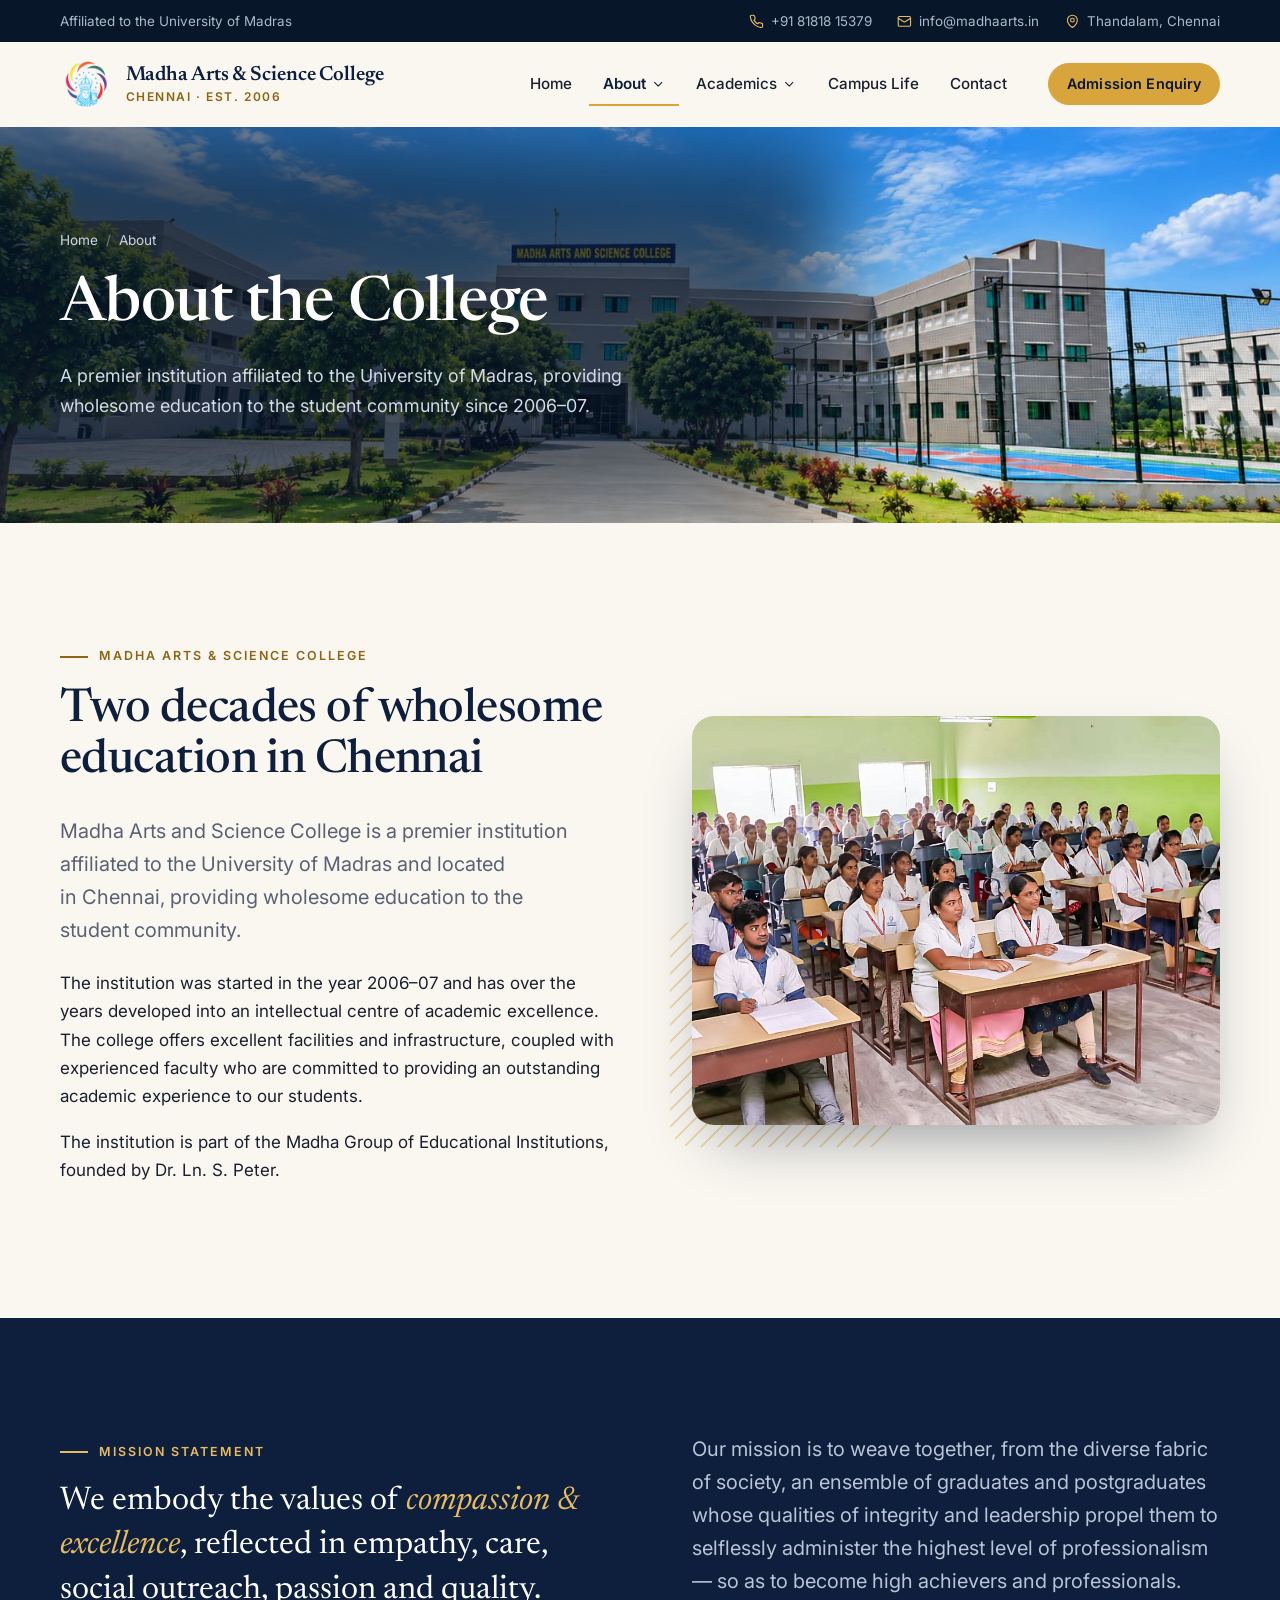
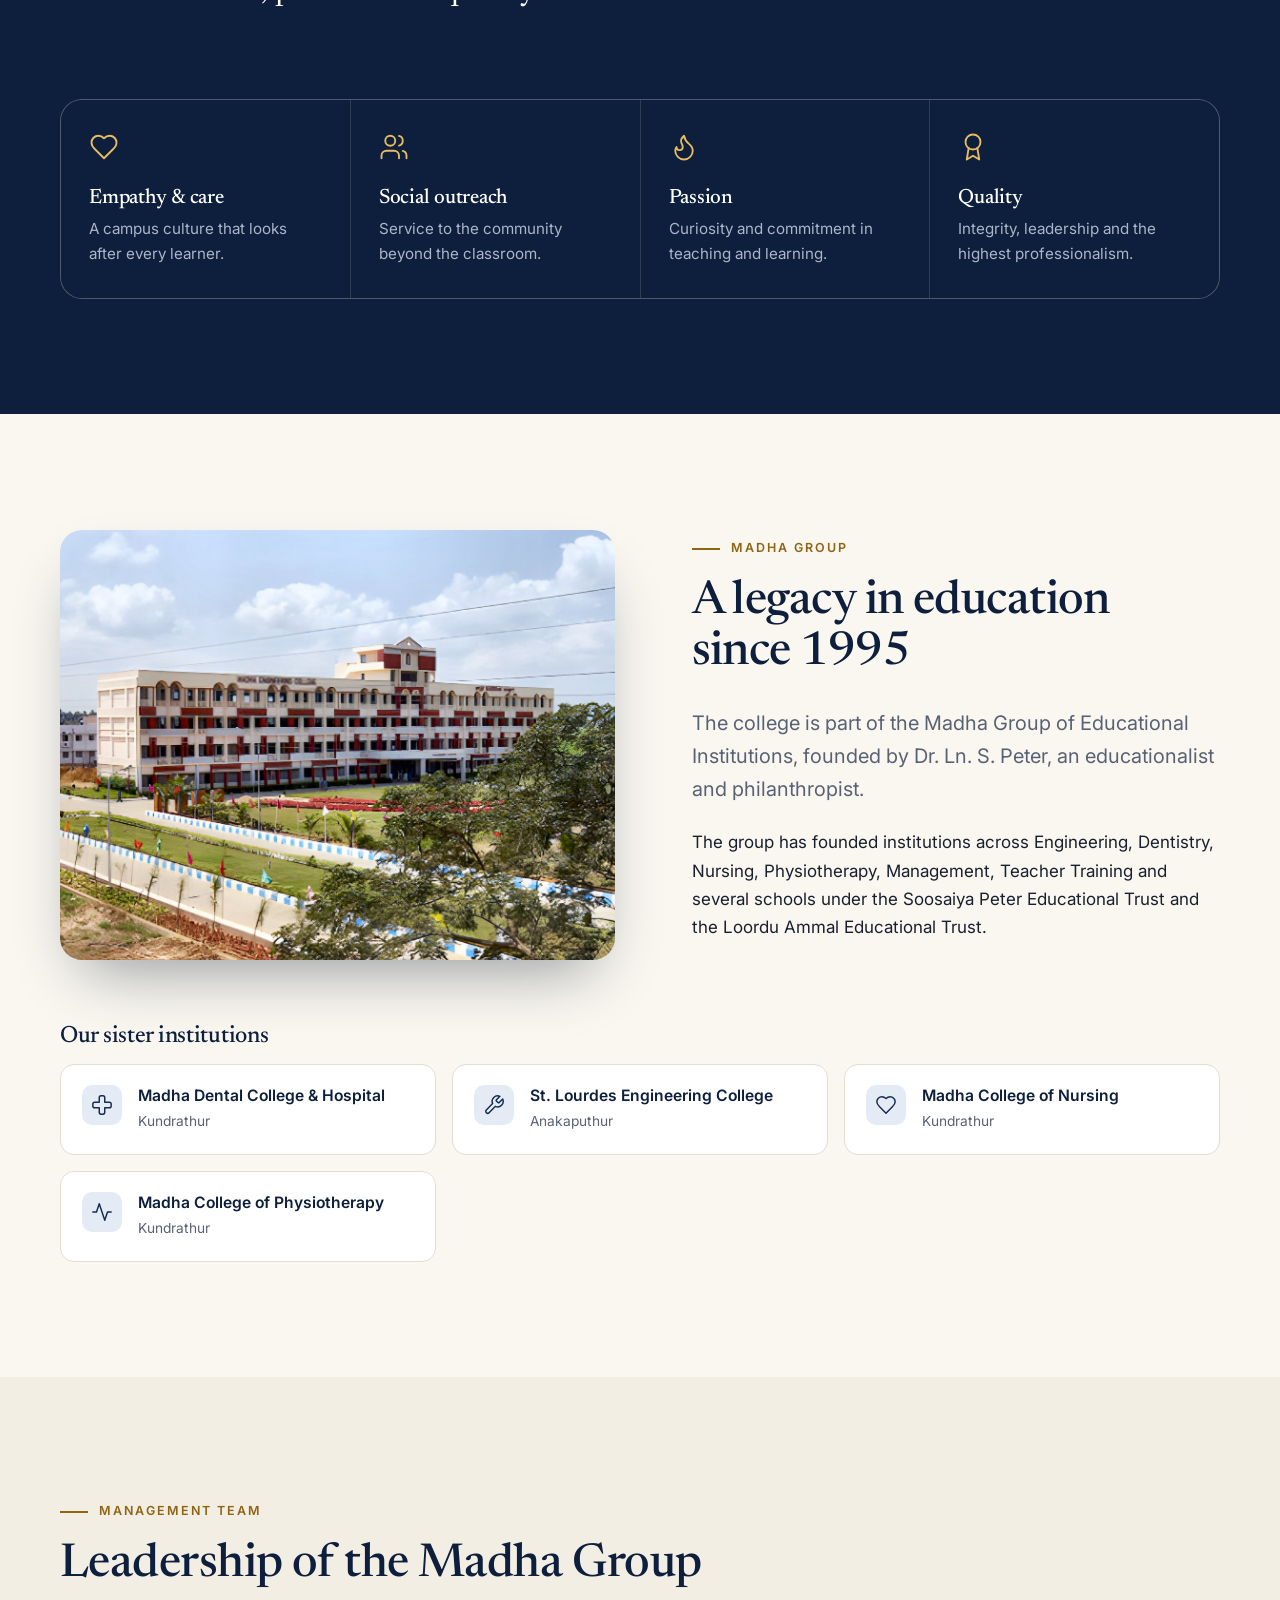
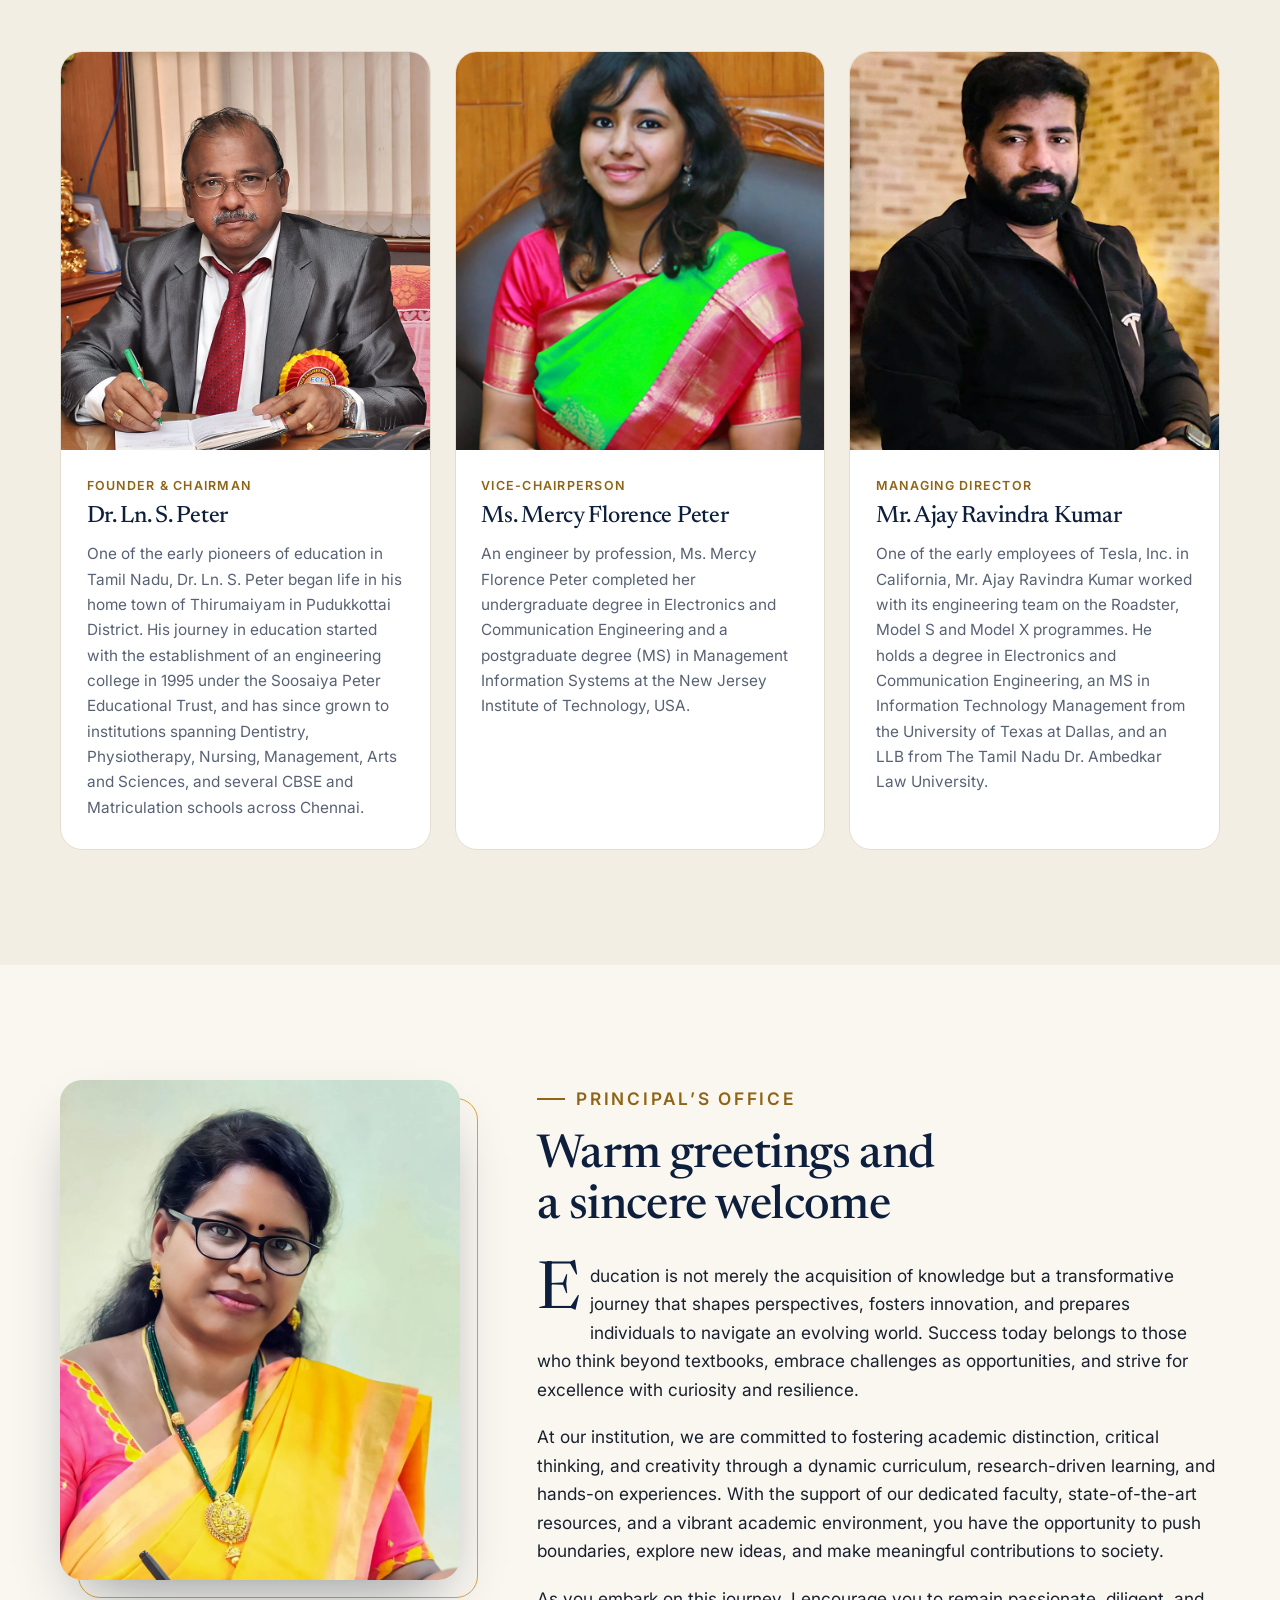
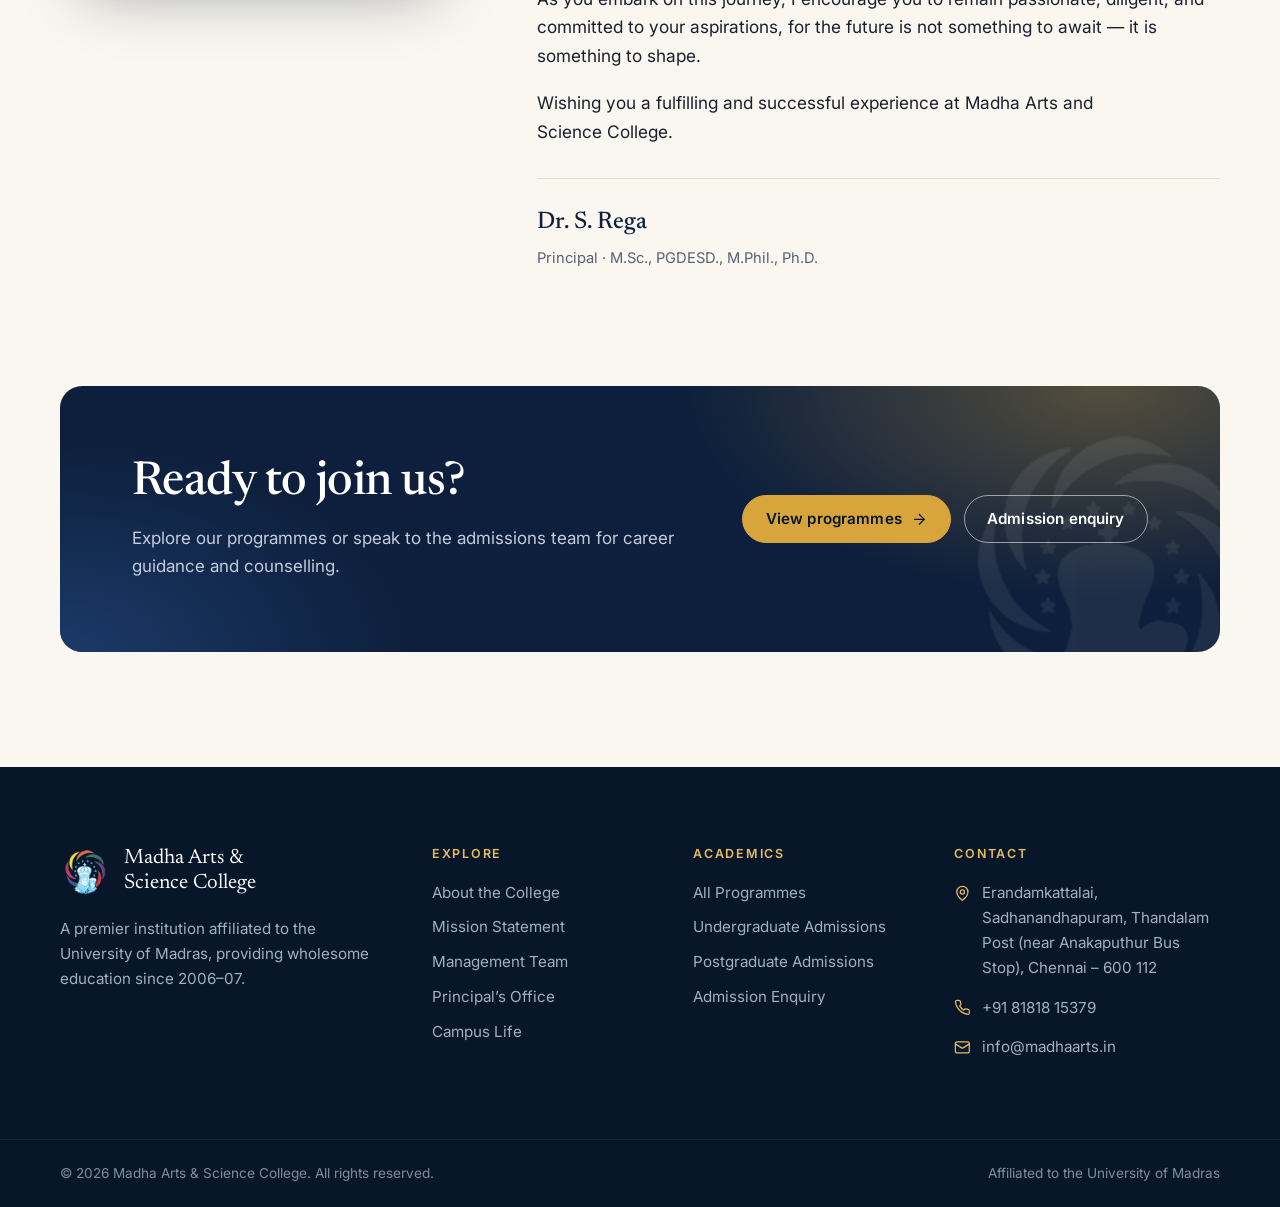
==== about.html @ c24d67e5 "Align the Madha Group copy with its sister institutions Medicine is no longer part of the group, so " ====
<!DOCTYPE html>
<html lang="en">
<head>
  <meta charset="utf-8">
  <meta name="viewport" content="width=device-width, initial-scale=1">
  <title>About Us | Madha Arts &amp; Science College, Chennai</title>
  <meta name="description" content="About Madha Arts and Science College: our history since 2006, mission statement, the Madha Group of Institutions, management team and a message from the Principal.">
  <meta name="theme-color" content="#0d1f3c">
  <link rel="icon" type="image/png" href="assets/img/favicon.png">
  <link rel="preconnect" href="https://fonts.googleapis.com">
  <link rel="preconnect" href="https://fonts.gstatic.com" crossorigin>
  <link rel="stylesheet" href="https://fonts.googleapis.com/css2?family=Inter:wght@400;500;600;700&family=Newsreader:ital,opsz,wght@0,6..72,400;0,6..72,500;0,6..72,600;1,6..72,400;1,6..72,500&display=swap">
  <link rel="stylesheet" href="assets/css/styles.css">
  <script>document.documentElement.classList.add("js")</script>
</head>
<body>
  <a class="skip" href="#main">Skip to content</a>

  <div class="topbar">
    <div class="container topbar__inner">
      <p class="topbar__note">Affiliated to the University of Madras</p>
      <ul class="topbar__links">
        <li><a href="tel:+918181815379"><svg class="i" viewBox="0 0 24 24" aria-hidden="true"><path d="M22 16.92v3a2 2 0 0 1-2.18 2 19.79 19.79 0 0 1-8.63-3.07 19.5 19.5 0 0 1-6-6 19.79 19.79 0 0 1-3.07-8.67A2 2 0 0 1 4.11 2h3a2 2 0 0 1 2 1.72 12.84 12.84 0 0 0 .7 2.81 2 2 0 0 1-.45 2.11L8.09 9.91a16 16 0 0 0 6 6l1.27-1.27a2 2 0 0 1 2.11-.45 12.84 12.84 0 0 0 2.81.7A2 2 0 0 1 22 16.92z"/></svg>+91 81818 15379</a></li>
        <li><a href="mailto:info@madhaarts.in"><svg class="i" viewBox="0 0 24 24" aria-hidden="true"><rect width="20" height="16" x="2" y="4" rx="2"/><path d="m22 7-8.97 5.7a1.94 1.94 0 0 1-2.06 0L2 7"/></svg>info@madhaarts.in</a></li>
        <li class="hide-sm"><svg class="i" viewBox="0 0 24 24" aria-hidden="true"><path d="M20 10c0 6-8 12-8 12s-8-6-8-12a8 8 0 0 1 16 0Z"/><circle cx="12" cy="10" r="3"/></svg>Thandalam, Chennai</li>
      </ul>
    </div>
  </div>

  <header class="site-header" data-header>
    <div class="container site-header__inner">
      <a class="brand" href="index.html" aria-label="Madha Arts and Science College, home">
        <img src="assets/img/emblem.png" alt="" width="512" height="448">
        <span class="brand__text"><span class="brand__name">Madha Arts &amp; Science College</span><span class="brand__sub">Chennai &middot; Est. 2006</span></span>
      </a>
      <nav class="nav" id="site-nav" aria-label="Primary" data-nav>
        <button class="nav-toggle nav-close" type="button" data-nav-close><span class="sr-only">Close menu</span><svg class="i" viewBox="0 0 24 24" aria-hidden="true"><path d="M18 6 6 18"/><path d="m6 6 12 12"/></svg></button>
        <ul class="nav__list">
          <li class="nav__item"><a class="nav__link" href="index.html">Home</a></li>
          <li class="nav__item has-menu">
            <a class="nav__link" href="about.html" aria-current="page">About <svg class="i" viewBox="0 0 24 24" aria-hidden="true"><path d="m6 9 6 6 6-6"/></svg></a>
            <ul class="menu">
              <li><a href="about.html#college">The College</a></li>
              <li><a href="about.html#mission">Mission Statement</a></li>
              <li><a href="about.html#group">Madha Group</a></li>
              <li><a href="about.html#leadership">Management Team</a></li>
              <li><a href="about.html#principal">Principal&rsquo;s Office</a></li>
            </ul>
          </li>
          <li class="nav__item has-menu">
            <a class="nav__link" href="academics.html">Academics <svg class="i" viewBox="0 0 24 24" aria-hidden="true"><path d="m6 9 6 6 6-6"/></svg></a>
            <ul class="menu">
              <li><a href="academics.html#programmes">All Programmes</a></li>
              <li><a href="academics.html#undergraduate">Undergraduate Admissions</a></li>
              <li><a href="academics.html#postgraduate">Postgraduate Admissions</a></li>
            </ul>
          </li>
          <li class="nav__item"><a class="nav__link" href="campus-life.html">Campus Life</a></li>
          <li class="nav__item"><a class="nav__link" href="contact.html">Contact</a></li>
        </ul>
        <a class="btn btn--gold btn--sm nav__cta" href="contact.html#enquiry">Admission Enquiry</a>
      </nav>
      <button class="nav-toggle" type="button" aria-expanded="false" aria-controls="site-nav" data-nav-toggle><span class="sr-only">Open menu</span><svg class="i" viewBox="0 0 24 24" aria-hidden="true"><path d="M4 6h16M4 12h16M4 18h16"/></svg></button>
    </div>
  </header>
  <div class="nav-backdrop"></div>

  <main id="main">
    <section class="page-hero page-hero--bright">
      <div class="page-hero__media"><img src="assets/img/campus-main-block.jpg" alt="" width="1600" height="747"></div>
      <div class="container page-hero__inner">
        <div class="page-hero__content">
          <ol class="crumbs" aria-label="Breadcrumb"><li><a href="index.html">Home</a></li><li aria-current="page">About</li></ol>
          <h1>About the College</h1>
          <p>A premier institution affiliated to the University of Madras, providing wholesome education to the student community since 2006&ndash;07.</p>
        </div>
      </div>
    </section>

    <!-- The College -->
    <section class="section anchor" id="college" aria-labelledby="college-title">
      <div class="container split">
        <div data-reveal>
          <p class="eyebrow">Madha Arts &amp; Science College</p>
          <h2 id="college-title">Two decades of wholesome education in Chennai</h2>
          <p class="lead">Madha Arts and Science College is a premier institution affiliated to the University of Madras and located in Chennai, providing wholesome education to the student community.</p>
          <p>The institution was started in the year 2006&ndash;07 and has over the years developed into an intellectual centre of academic excellence. The college offers excellent facilities and infrastructure, coupled with experienced faculty who are committed to providing an outstanding academic experience to our students.</p>
          <p>The institution is part of the Madha Group of Educational Institutions, founded by Dr. Ln. S. Peter.</p>
        </div>
        <div class="media-frame" data-reveal style="--d:.1s">
          <span class="media-frame__accent" aria-hidden="true"></span>
          <img src="assets/img/classroom.jpg" alt="Students seated at desks in a classroom" width="1600" height="765" loading="lazy">
        </div>
      </div>
    </section>

    <!-- Mission -->
    <section class="section section--navy anchor" id="mission" aria-labelledby="mission-title">
      <div class="container">
        <div class="split" style="align-items:start">
          <div data-reveal>
            <p class="eyebrow">Mission statement</p>
            <h2 id="mission-title" class="sr-only">Mission statement</h2>
            <p class="mission-quote">We embody the values of <em>compassion &amp; excellence</em>, reflected in empathy, care, social outreach, passion and quality.</p>
          </div>
          <div data-reveal style="--d:.1s">
            <p class="lead">Our mission is to weave together, from the diverse fabric of society, an ensemble of graduates and postgraduates whose qualities of integrity and leadership propel them to selflessly administer the highest level of professionalism &mdash; so as to become high achievers and professionals.</p>
          </div>
        </div>
        <div class="values" style="margin-top:clamp(2.5rem,5vw,4rem)" data-reveal>
          <div class="value">
            <svg class="i" viewBox="0 0 24 24" aria-hidden="true"><path d="M19 14c1.49-1.46 3-3.21 3-5.5A5.5 5.5 0 0 0 16.5 3c-1.76 0-3 .5-4.5 2-1.5-1.5-2.74-2-4.5-2A5.5 5.5 0 0 0 2 8.5c0 2.3 1.5 4.05 3 5.5l7 7Z"/></svg>
            <h3>Empathy &amp; care</h3>
            <p>A campus culture that looks after every learner.</p>
          </div>
          <div class="value">
            <svg class="i" viewBox="0 0 24 24" aria-hidden="true"><path d="M16 21v-2a4 4 0 0 0-4-4H6a4 4 0 0 0-4 4v2"/><circle cx="9" cy="7" r="4"/><path d="M22 21v-2a4 4 0 0 0-3-3.87"/><path d="M16 3.13a4 4 0 0 1 0 7.75"/></svg>
            <h3>Social outreach</h3>
            <p>Service to the community beyond the classroom.</p>
          </div>
          <div class="value">
            <svg class="i" viewBox="0 0 24 24" aria-hidden="true"><path d="M8.5 14.5A2.5 2.5 0 0 0 11 12c0-1.38-.5-2-1-3-1.07-2.14-.22-4.05 2-6 .5 2.5 2 4.9 4 6.5 2 1.6 3 3.5 3 5.5a7 7 0 1 1-14 0c0-1.15.43-2.29 1-3a2.5 2.5 0 0 0 2.5 2.5z"/></svg>
            <h3>Passion</h3>
            <p>Curiosity and commitment in teaching and learning.</p>
          </div>
          <div class="value">
            <svg class="i" viewBox="0 0 24 24" aria-hidden="true"><circle cx="12" cy="8" r="6"/><path d="M15.477 12.89 17 22l-5-3-5 3 1.523-9.11"/></svg>
            <h3>Quality</h3>
            <p>Integrity, leadership and the highest professionalism.</p>
          </div>
        </div>
      </div>
    </section>

    <!-- Madha Group -->
    <section class="section anchor" id="group" aria-labelledby="group-title">
      <div class="container">
        <div class="split" style="margin-bottom:clamp(2.5rem,5vw,4rem)">
          <div class="media-frame" data-reveal>
            <img src="assets/img/madha-group-campus.jpg" alt="A Madha Group campus with landscaped grounds" width="1400" height="903" loading="lazy">
          </div>
          <div data-reveal style="--d:.1s">
            <p class="eyebrow">Madha Group</p>
            <h2 id="group-title">A legacy in education since 1995</h2>
            <p class="lead">The college is part of the Madha Group of Educational Institutions, founded by Dr. Ln. S. Peter, an educationalist and philanthropist.</p>
            <p>The group has founded institutions across Engineering, Dentistry, Nursing, Physiotherapy, Management, Teacher Training and several schools under the Soosaiya Peter Educational Trust and the Loordu Ammal Educational Trust.</p>
          </div>
        </div>
        <h3 data-reveal>Our sister institutions</h3>
        <ul class="institutions" data-reveal>
          <li class="institution"><svg class="i" viewBox="0 0 24 24" aria-hidden="true"><path d="M11 2a2 2 0 0 0-2 2v5H4a2 2 0 0 0-2 2v2c0 1.1.9 2 2 2h5v5c0 1.1.9 2 2 2h2a2 2 0 0 0 2-2v-5h5a2 2 0 0 0 2-2v-2a2 2 0 0 0-2-2h-5V4a2 2 0 0 0-2-2h-2z"/></svg><div><strong>Madha Dental College &amp; Hospital</strong><span>Kundrathur</span></div></li>
          <li class="institution"><svg class="i" viewBox="0 0 24 24" aria-hidden="true"><path d="M14.7 6.3a1 1 0 0 0 0 1.4l1.6 1.6a1 1 0 0 0 1.4 0l3.77-3.77a6 6 0 0 1-7.94 7.94l-6.91 6.91a2.12 2.12 0 0 1-3-3l6.91-6.91a6 6 0 0 1 7.94-7.94l-3.76 3.76z"/></svg><div><strong>St. Lourdes Engineering College</strong><span>Anakaputhur</span></div></li>
          <li class="institution"><svg class="i" viewBox="0 0 24 24" aria-hidden="true"><path d="M19 14c1.49-1.46 3-3.21 3-5.5A5.5 5.5 0 0 0 16.5 3c-1.76 0-3 .5-4.5 2-1.5-1.5-2.74-2-4.5-2A5.5 5.5 0 0 0 2 8.5c0 2.3 1.5 4.05 3 5.5l7 7Z"/></svg><div><strong>Madha College of Nursing</strong><span>Kundrathur</span></div></li>
          <li class="institution"><svg class="i" viewBox="0 0 24 24" aria-hidden="true"><path d="M22 12h-4l-3 9L9 3l-3 9H2"/></svg><div><strong>Madha College of Physiotherapy</strong><span>Kundrathur</span></div></li>
        </ul>
      </div>
    </section>

    <!-- Leadership -->
    <section class="section section--tint anchor" id="leadership" aria-labelledby="lead-title">
      <div class="container">
        <div class="section-head" data-reveal>
          <p class="eyebrow">Management team</p>
          <h2 id="lead-title">Leadership of the Madha Group</h2>
        </div>
        <div class="leaders">
          <article class="leader" data-reveal>
            <div class="leader__photo"><img src="assets/img/leader-chairman.jpg" alt="Dr. Ln. S. Peter" width="900" height="1256" loading="lazy"></div>
            <div class="leader__body">
              <p class="leader__role">Founder &amp; Chairman</p>
              <h3>Dr. Ln. S. Peter</h3>
              <p>One of the early pioneers of education in Tamil Nadu, Dr. Ln. S. Peter began life in his home town of Thirumaiyam in Pudukkottai District. His journey in education started with the establishment of an engineering college in 1995 under the Soosaiya Peter Educational Trust, and has since grown to institutions spanning Dentistry, Physiotherapy, Nursing, Management, Arts and Sciences, and several CBSE and Matriculation schools across Chennai.</p>
            </div>
          </article>
          <article class="leader" data-reveal style="--d:.08s">
            <div class="leader__photo"><img src="assets/img/leader-vice-chair.jpg" alt="Ms. Mercy Florence Peter" width="900" height="1256" loading="lazy"></div>
            <div class="leader__body">
              <p class="leader__role">Vice-Chairperson</p>
              <h3>Ms. Mercy Florence Peter</h3>
              <p>An engineer by profession, Ms. Mercy Florence Peter completed her undergraduate degree in Electronics and Communication Engineering and a postgraduate degree (MS) in Management Information Systems at the New Jersey Institute of Technology, USA.</p>
            </div>
          </article>
          <article class="leader" data-reveal style="--d:.16s">
            <div class="leader__photo"><img src="assets/img/leader-md.jpg" alt="Mr. Ajay Ravindra Kumar" width="900" height="1256" loading="lazy"></div>
            <div class="leader__body">
              <p class="leader__role">Managing Director</p>
              <h3>Mr. Ajay Ravindra Kumar</h3>
              <p>One of the early employees of Tesla, Inc. in California, Mr. Ajay Ravindra Kumar worked with its engineering team on the Roadster, Model S and Model X programmes. He holds a degree in Electronics and Communication Engineering, an MS in Information Technology Management from the University of Texas at Dallas, and an LLB from The Tamil Nadu Dr. Ambedkar Law University.</p>
            </div>
          </article>
        </div>
      </div>
    </section>

    <!-- Principal -->
    <section class="section anchor" id="principal" aria-labelledby="principal-title">
      <div class="container message" style="align-items:start">
        <div class="message__photo" data-reveal>
          <img src="assets/img/principal.jpg" alt="Dr. S. Rega, Principal" width="900" height="1929" loading="lazy">
        </div>
        <div class="letter" data-reveal style="--d:.1s">
          <p class="eyebrow">Principal&rsquo;s office</p>
          <h2 id="principal-title">Warm greetings and a sincere welcome</h2>
          <p>Education is not merely the acquisition of knowledge but a transformative journey that shapes perspectives, fosters innovation, and prepares individuals to navigate an evolving world. Success today belongs to those who think beyond textbooks, embrace challenges as opportunities, and strive for excellence with curiosity and resilience.</p>
          <p>At our institution, we are committed to fostering academic distinction, critical thinking, and creativity through a dynamic curriculum, research-driven learning, and hands-on experiences. With the support of our dedicated faculty, state-of-the-art resources, and a vibrant academic environment, you have the opportunity to push boundaries, explore new ideas, and make meaningful contributions to society.</p>
          <p>As you embark on this journey, I encourage you to remain passionate, diligent, and committed to your aspirations, for the future is not something to await &mdash; it is something to shape.</p>
          <p>Wishing you a fulfilling and successful experience at Madha Arts and Science College.</p>
          <div class="signature"><strong>Dr. S. Rega</strong><span>Principal &middot; M.Sc., PGDESD., M.Phil., Ph.D.</span></div>
        </div>
      </div>
    </section>

    <section class="section" style="padding-top:0" aria-label="Admissions">
      <div class="container">
        <div class="cta" data-reveal>
          <img class="cta__emblem" src="assets/img/emblem.png" alt="" width="512" height="448" loading="lazy">
          <div>
            <h2>Ready to join us?</h2>
            <p>Explore our programmes or speak to the admissions team for career guidance and counselling.</p>
          </div>
          <div class="cta__actions">
            <a class="btn btn--gold" href="academics.html">View programmes <svg class="i" viewBox="0 0 24 24" aria-hidden="true"><path d="M5 12h14"/><path d="m12 5 7 7-7 7"/></svg></a>
            <a class="btn btn--ghost" href="contact.html#enquiry">Admission enquiry</a>
          </div>
        </div>
      </div>
    </section>
  </main>

  <footer class="site-footer">
    <div class="container footer-grid">
      <div>
        <a class="footer-brand" href="index.html"><img src="assets/img/emblem.png" alt="" width="512" height="448" loading="lazy"><span>Madha Arts &amp;<br>Science College</span></a>
        <p>A premier institution affiliated to the University of Madras, providing wholesome education since 2006&ndash;07.</p>
      </div>
      <div>
        <h4>Explore</h4>
        <ul class="footer-links">
          <li><a href="about.html">About the College</a></li>
          <li><a href="about.html#mission">Mission Statement</a></li>
          <li><a href="about.html#leadership">Management Team</a></li>
          <li><a href="about.html#principal">Principal&rsquo;s Office</a></li>
          <li><a href="campus-life.html">Campus Life</a></li>
        </ul>
      </div>
      <div>
        <h4>Academics</h4>
        <ul class="footer-links">
          <li><a href="academics.html#programmes">All Programmes</a></li>
          <li><a href="academics.html#undergraduate">Undergraduate Admissions</a></li>
          <li><a href="academics.html#postgraduate">Postgraduate Admissions</a></li>
          <li><a href="contact.html#enquiry">Admission Enquiry</a></li>
        </ul>
      </div>
      <div>
        <h4>Contact</h4>
        <ul class="footer-contact">
          <li><svg class="i" viewBox="0 0 24 24" aria-hidden="true"><path d="M20 10c0 6-8 12-8 12s-8-6-8-12a8 8 0 0 1 16 0Z"/><circle cx="12" cy="10" r="3"/></svg><span>Erandamkattalai, Sadhanandhapuram, Thandalam Post (near Anakaputhur Bus Stop), Chennai &ndash; 600 112</span></li>
          <li><svg class="i" viewBox="0 0 24 24" aria-hidden="true"><path d="M22 16.92v3a2 2 0 0 1-2.18 2 19.79 19.79 0 0 1-8.63-3.07 19.5 19.5 0 0 1-6-6 19.79 19.79 0 0 1-3.07-8.67A2 2 0 0 1 4.11 2h3a2 2 0 0 1 2 1.72 12.84 12.84 0 0 0 .7 2.81 2 2 0 0 1-.45 2.11L8.09 9.91a16 16 0 0 0 6 6l1.27-1.27a2 2 0 0 1 2.11-.45 12.84 12.84 0 0 0 2.81.7A2 2 0 0 1 22 16.92z"/></svg><a href="tel:+918181815379">+91 81818 15379</a></li>
          <li><svg class="i" viewBox="0 0 24 24" aria-hidden="true"><rect width="20" height="16" x="2" y="4" rx="2"/><path d="m22 7-8.97 5.7a1.94 1.94 0 0 1-2.06 0L2 7"/></svg><a href="mailto:info@madhaarts.in">info@madhaarts.in</a></li>
        </ul>
      </div>
    </div>
    <div class="footer-bottom">
      <div class="container"><span>&copy; <span data-year>2026</span> Madha Arts &amp; Science College. All rights reserved.</span><span>Affiliated to the University of Madras</span></div>
    </div>
  </footer>

  <script src="assets/js/main.js" defer onerror="document.documentElement.classList.remove('js')"></script>
</body>
</html>
---- assets/css/styles.css ----
/* ==========================================================================
   Madha Arts & Science College — site styles
   ========================================================================== */

:root {
  --navy-950: #081629;
  --navy-900: #0d1f3c;
  --navy-800: #142c52;
  --navy-700: #1d3d6e;
  --navy-100: #e5ebf4;
  --gold-500: #d8a53d;
  --gold-400: #e6bb61;
  --gold-700: #8f6414;
  --gold-800: #7a540f;
  --paper: #faf7f1;
  --paper-2: #f3eee4;
  --white: #ffffff;
  --ink: #18202e;
  --muted: #586274;
  --line: #e4ddcf;
  --line-dark: rgba(255, 255, 255, 0.14);
  --field-border: #6b7486; /* 4.7:1 on the white card (WCAG 1.4.11 needs 3:1) */
  --focus-ring: var(--navy-900);

  --font-display: "Newsreader", "Iowan Old Style", "Palatino Linotype", Georgia, serif;
  --font-body: "Inter", "Segoe UI", system-ui, -apple-system, Roboto, Arial, sans-serif;

  --radius-sm: 6px;
  --radius: 14px;
  --radius-lg: 22px;
  --shadow-sm: 0 1px 2px rgba(13, 31, 60, 0.06), 0 2px 8px rgba(13, 31, 60, 0.05);
  --shadow: 0 10px 30px -12px rgba(13, 31, 60, 0.22);
  --shadow-lg: 0 30px 60px -24px rgba(8, 22, 41, 0.45);

  --container: 1240px;
  --gutter: clamp(1.1rem, 4vw, 2.5rem);
  --section: clamp(4.5rem, 9vw, 7.5rem);
  --header-h: 84px;
  --ease: cubic-bezier(0.22, 0.61, 0.36, 1);
}

/* ---------- Base ---------- */
*, *::before, *::after { box-sizing: border-box; }
html { scroll-behavior: smooth; scroll-padding-top: calc(var(--header-h) + 16px); -webkit-text-size-adjust: 100%; }
body {
  margin: 0;
  font-family: var(--font-body);
  font-size: 1.0625rem;
  line-height: 1.65;
  color: var(--ink);
  background: var(--paper);
  -webkit-font-smoothing: antialiased;
  text-rendering: optimizeLegibility;
}
img { max-width: 100%; height: auto; display: block; }
a { color: inherit; text-decoration-thickness: 1px; text-underline-offset: 3px; }
h1, h2, h3, h4 { font-family: var(--font-display); font-weight: 500; line-height: 1.1; letter-spacing: -0.012em; margin: 0 0 0.6em; color: var(--navy-900); text-wrap: balance; }
h1 { font-size: clamp(2.5rem, 4.6vw + 1rem, 4.6rem); }
h2 { font-size: clamp(2rem, 2.4vw + 1rem, 3.1rem); }
h3 { font-size: clamp(1.3rem, 0.6vw + 1rem, 1.55rem); }
h4 { font-size: 1.15rem; }
p { margin: 0 0 1.1em; text-wrap: pretty; }
ul { padding: 0; margin: 0; list-style: none; }
svg.i { width: 1.1em; height: 1.1em; flex: none; stroke: currentColor; fill: none; stroke-width: 1.8; stroke-linecap: round; stroke-linejoin: round; }
:focus-visible { outline: 3px solid var(--focus-ring); outline-offset: 3px; border-radius: 4px; }
/* Focus ring: navy on light grounds, gold on dark ones */
.topbar, .hero, .page-hero, .section--navy, .cta, .site-footer, .lightbox { --focus-ring: var(--gold-400); }
.form-card { --focus-ring: var(--navy-900); }
::selection { background: var(--gold-400); color: var(--navy-950); }

.sr-only { position: absolute; width: 1px; height: 1px; padding: 0; margin: -1px; overflow: hidden; clip: rect(0 0 0 0); white-space: nowrap; border: 0; }
.skip { position: absolute; left: 1rem; top: -100px; z-index: 100; background: var(--gold-500); color: var(--navy-950); padding: 0.6rem 1rem; border-radius: var(--radius-sm); font-weight: 600; }
.skip:focus { top: 1rem; }

.container { width: 100%; max-width: var(--container); margin-inline: auto; padding-inline: var(--gutter); }
.section { padding-block: var(--section); }
.section--tint { background: var(--paper-2); }
.section--white { background: var(--white); }
.section--navy { background: var(--navy-900); color: #d7deea; }
.section--navy h2, .section--navy h3 { color: var(--white); }

.eyebrow {
  display: inline-flex; align-items: center; gap: 0.7rem;
  font-family: var(--font-body); font-size: 0.78rem; font-weight: 600;
  letter-spacing: 0.16em; text-transform: uppercase; color: var(--gold-700);
  margin: 0 0 1.1rem;
}
.eyebrow::before { content: ""; width: 28px; height: 2px; background: currentColor; }
.section--navy .eyebrow, .on-dark .eyebrow { color: var(--gold-400); }

.lead { font-size: clamp(1.1rem, 0.4vw + 1rem, 1.25rem); color: var(--muted); max-width: 62ch; }
.section--navy .lead { color: #b9c4d6; }
.section-head { max-width: 760px; margin-bottom: clamp(2.5rem, 5vw, 3.75rem); }
.section-head--center { margin-inline: auto; text-align: center; }
.section-head--center .eyebrow::after { content: ""; width: 28px; height: 2px; background: currentColor; }
.section-head--split { max-width: none; display: flex; flex-wrap: wrap; align-items: end; justify-content: space-between; gap: 1.5rem 3rem; }
.section-head--split > div { max-width: 700px; }
.section-head h2 { margin-bottom: 0.4em; }
.section-head .lead { margin-bottom: 0; }

/* ---------- Buttons ---------- */
.btn {
  --bg: var(--navy-900); --fg: var(--white); --bd: var(--navy-900);
  display: inline-flex; align-items: center; justify-content: center; gap: 0.55rem;
  padding: 0.85rem 1.4rem; min-height: 48px;
  font: 600 0.95rem/1 var(--font-body); letter-spacing: 0.01em;
  color: var(--fg); background: var(--bg); border: 1.5px solid var(--bd); border-radius: 999px;
  text-decoration: none; cursor: pointer; white-space: nowrap;
  transition: background-color .25s var(--ease), color .25s var(--ease), border-color .25s var(--ease), transform .25s var(--ease), box-shadow .25s var(--ease);
}
.btn:hover { transform: translateY(-2px); box-shadow: var(--shadow); }
.btn .i { transition: transform .25s var(--ease); }
.btn:hover .i { transform: translateX(3px); }
.btn--gold { --bg: var(--gold-500); --fg: var(--navy-950); --bd: var(--gold-500); }
.btn--gold:hover { --bg: var(--gold-400); --bd: var(--gold-400); }
.btn--ghost { --bg: transparent; --fg: var(--white); --bd: rgba(255, 255, 255, 0.55); }
.btn--ghost:hover { --bg: var(--white); --fg: var(--navy-900); --bd: var(--white); }
.btn--outline { --bg: transparent; --fg: var(--navy-900); --bd: rgba(13, 31, 60, 0.3); }
.btn--outline:hover { --bg: var(--navy-900); --fg: var(--white); --bd: var(--navy-900); }
.btn--sm { padding: 0.6rem 1.1rem; min-height: 42px; font-size: 0.9rem; }

.link-arrow {
  display: inline-flex; align-items: center; gap: 0.45rem;
  font-weight: 600; font-size: 0.95rem; color: var(--navy-800); text-decoration: none;
  border-bottom: 1.5px solid var(--gold-500); padding-bottom: 2px;
}
.link-arrow .i { transition: transform .25s var(--ease); }
.link-arrow:hover .i { transform: translateX(4px); }
.on-dark .link-arrow, .section--navy .link-arrow { color: var(--white); }

/* ---------- Top bar ---------- */
.topbar { background: var(--navy-950); color: #aeb9cb; font-size: 0.84rem; }
.topbar__inner { display: flex; align-items: center; justify-content: space-between; gap: 1rem; min-height: 42px; }
.topbar p { margin: 0; }
.topbar__links { display: flex; align-items: center; gap: 1.6rem; }
.topbar__links li, .topbar__links a { display: inline-flex; align-items: center; gap: 0.45rem; text-decoration: none; }
.topbar__links a:hover { color: var(--white); }
.topbar .i { color: var(--gold-400); }

/* ---------- Header ---------- */
.site-header {
  position: sticky; top: 0; z-index: 50;
  background: rgba(250, 247, 241, 0.92);
  backdrop-filter: saturate(160%) blur(14px); -webkit-backdrop-filter: saturate(160%) blur(14px);
  border-bottom: 1px solid transparent;
  transition: border-color .3s var(--ease), box-shadow .3s var(--ease);
}
.site-header.is-scrolled { border-color: var(--line); box-shadow: 0 6px 24px -18px rgba(13, 31, 60, 0.5); }
.site-header__inner { display: flex; align-items: center; justify-content: space-between; gap: 1.5rem; height: var(--header-h); }

.brand { display: flex; align-items: center; gap: 0.85rem; text-decoration: none; min-width: 0; }
.brand img { width: 52px; height: auto; }
.brand__text { display: flex; flex-direction: column; line-height: 1.15; min-width: 0; }
.brand__name { font-family: var(--font-display); font-size: 1.28rem; font-weight: 600; color: var(--navy-900); letter-spacing: -0.005em; }
.brand__sub { font-size: 0.75rem; font-weight: 600; letter-spacing: 0.13em; text-transform: uppercase; color: var(--gold-700); margin-top: 3px; }

.nav { display: flex; align-items: center; gap: 1.75rem; }
.nav__list { display: flex; align-items: center; gap: 0.25rem; }
.nav__item { position: relative; }
.nav__link {
  display: inline-flex; align-items: center; gap: 0.3rem;
  padding: 0.6rem 0.85rem; border-radius: 999px;
  font-size: 0.95rem; font-weight: 500; color: var(--ink); text-decoration: none; white-space: nowrap;
  transition: background-color .2s, color .2s;
}
.nav__link .i { width: 0.95em; height: 0.95em; transition: transform .25s var(--ease); }
.nav__link:hover, .nav__item:focus-within > .nav__link { background: rgba(13, 31, 60, 0.06); }
.nav__link[aria-current="page"] { color: var(--navy-900); font-weight: 600; box-shadow: inset 0 -2px 0 var(--gold-500); border-radius: 0; }

.menu {
  position: absolute; top: calc(100% + 10px); left: 50%; min-width: 250px;
  padding: 0.55rem; background: var(--white); border: 1px solid var(--line); border-radius: var(--radius);
  box-shadow: var(--shadow-lg);
  opacity: 0; visibility: hidden; transform: translate(-50%, 8px);
  transition: opacity .22s var(--ease), transform .22s var(--ease), visibility .22s;
}
.menu::before { content: ""; position: absolute; inset: -12px 0 auto; height: 12px; }
.menu a { display: block; padding: 0.6rem 0.85rem; border-radius: 9px; font-size: 0.93rem; color: var(--ink); text-decoration: none; }
.menu a:hover { background: var(--paper-2); color: var(--navy-900); }
.has-menu:hover > .menu, .has-menu:focus-within > .menu { opacity: 1; visibility: visible; transform: translate(-50%, 0); }
.has-menu:hover > .nav__link .i { transform: rotate(180deg); }

.nav-toggle {
  display: none; align-items: center; justify-content: center;
  width: 46px; height: 46px; border-radius: 12px; border: 1px solid var(--line);
  background: var(--white); color: var(--navy-900); cursor: pointer;
}
.nav-toggle .i { width: 22px; height: 22px; }

/* The full desktop nav needs ~1060px of content width, so collapse to the drawer below 1201px */
@media (max-width: 1200px) {
  :root { --header-h: 72px; }
  /* backdrop-filter would make the header the containing block of the fixed drawer */
  .site-header { background: var(--paper); backdrop-filter: none; -webkit-backdrop-filter: none; }
  .nav-toggle { display: inline-flex; }
  .nav {
    position: fixed; inset: 0 0 0 auto; width: min(380px, 100%); z-index: 60;
    flex-direction: column; align-items: stretch; gap: 1.5rem;
    padding: 5.5rem 1.5rem 2rem; background: var(--paper); overflow-y: auto;
    box-shadow: var(--shadow-lg);
    /* clip rather than translate off-canvas, so the closed drawer adds no horizontal scroll */
    clip-path: inset(0 0 0 100%); visibility: hidden;
    transition: clip-path .4s var(--ease), visibility .4s;
  }
  /* Become visible instantly on open (so focus can move into the drawer); the .4s delay stays for closing */
  .nav.is-open { clip-path: inset(0 0 0 0); visibility: visible; transition: clip-path .4s var(--ease), visibility 0s; }
  .nav__list { flex-direction: column; align-items: stretch; gap: 0; }
  .nav__item { border-bottom: 1px solid var(--line); }
  .nav__link { width: 100%; padding: 0.95rem 0.25rem; border-radius: 0; font-size: 1.05rem; font-weight: 600; }
  .nav__link:hover, .nav__item:focus-within > .nav__link { background: none; }
  .nav__link[aria-current="page"] { box-shadow: none; color: var(--gold-700); }
  .nav__link .i { display: none; }
  /* inherit, not visible: a child set to visible escapes the closed drawer's visibility: hidden and stays tabbable */
  .menu { position: static; opacity: 1; visibility: inherit; transform: none; min-width: 0; padding: 0 0 0.8rem 0.6rem; border: 0; box-shadow: none; background: none; }
  .menu::before { display: none; }
  .has-menu:hover > .menu, .has-menu:focus-within > .menu { transform: none; visibility: inherit; }
  .menu a { padding: 0.45rem 0.5rem; color: var(--muted); }
  .nav__cta { width: 100%; }
  .nav-close { position: absolute; top: 1rem; right: 1rem; }
  body.nav-open { overflow: hidden; }
  .nav-backdrop { position: fixed; inset: 0; z-index: 45; background: rgba(8, 22, 41, 0.5); opacity: 0; visibility: hidden; transition: opacity .3s, visibility .3s; }
  body.nav-open .nav-backdrop { opacity: 1; visibility: visible; }
}
@media (min-width: 1201px) { .nav-close, .nav-backdrop { display: none; } }
@media (max-width: 720px) {
  .topbar__note, .topbar .hide-sm { display: none; }
  .topbar__inner { justify-content: center; }
  .topbar__links { gap: 1.1rem; }
  .brand img { width: 42px; }
  .brand__name { font-size: 1.05rem; }
  .brand__sub { letter-spacing: 0.1em; }
}
@media (max-width: 380px) { .topbar__links li:nth-child(2) { display: none; } }

/* ---------- Hero ---------- */
.hero { position: relative; isolation: isolate; color: var(--white); overflow: hidden; background: var(--navy-950); }
.hero__media { position: absolute; inset: 0; z-index: -2; }
.hero__media img { width: 100%; height: 100%; object-fit: cover; object-position: 50% 45%; animation: heroZoom 18s var(--ease) both; }
/* A light grade keeps the photo bright; legibility comes from the soft scrim behind the text block below */
.hero::before {
  content: ""; position: absolute; inset: 0; z-index: -1;
  background:
    linear-gradient(90deg, rgba(8, 22, 41, 0.5) 0%, rgba(8, 22, 41, 0.2) 50%, rgba(8, 22, 41, 0.04) 80%),
    linear-gradient(0deg, rgba(8, 22, 41, 0.6) 0%, rgba(8, 22, 41, 0) 30%);
}
.hero__inner { min-height: clamp(560px, 76vh, 720px); display: flex; flex-direction: column; justify-content: center; padding-block: 4.5rem 8.5rem; }
.hero__content, .page-hero__content { max-width: 690px; position: relative; isolation: isolate; }
/* Blurred navy patch that follows the text block at any width (intro text stays at 4.9:1 or better) */
.hero__content::before, .page-hero__content::before {
  content: ""; position: absolute; z-index: -1; pointer-events: none;
  inset: -5rem -5rem -5rem calc(-1 * var(--gutter) - 6rem);
  background: rgba(8, 22, 41, 0.62); filter: blur(40px);
}
.hero h1 { color: var(--white); margin-bottom: 0.45em; }
.hero h1 em { font-style: italic; color: var(--gold-400); }
.hero__lead { font-size: clamp(1.08rem, 0.5vw + 1rem, 1.28rem); color: #d3dbe8; max-width: 56ch; margin-bottom: 2.2rem; }
.hero__actions { display: flex; flex-wrap: wrap; gap: 0.85rem; }
.hero__badge {
  display: inline-flex; align-items: center; gap: 0.6rem; margin-bottom: 1.6rem;
  padding: 0.45rem 0.95rem 0.45rem 0.5rem; border-radius: 999px;
  background: rgba(255, 255, 255, 0.1); border: 1px solid rgba(255, 255, 255, 0.2);
  backdrop-filter: blur(8px); -webkit-backdrop-filter: blur(8px);
  font-size: 0.85rem; font-weight: 500; color: #e7ecf4;
}
.hero__badge span { display: inline-grid; place-items: center; width: 26px; height: 26px; border-radius: 50%; background: var(--gold-500); color: var(--navy-950); }
.hero__badge .i { width: 15px; height: 15px; }
@keyframes heroZoom { from { transform: scale(1.08); } to { transform: scale(1); } }
@media (max-width: 720px) {
  .hero::before { background: linear-gradient(180deg, rgba(8, 22, 41, 0.2) 0%, rgba(8, 22, 41, 0.45) 100%); }
  .hero__media img { object-position: 47% 50%; } /* keeps the college sign and entrance in frame */
  .hero__inner { padding-block: 3.5rem 8rem; }
}

/* Facts strip overlapping hero */
.facts { position: relative; z-index: 2; margin-top: -5.5rem; }
.facts__grid {
  display: grid; grid-template-columns: repeat(4, 1fr);
  background: var(--white); border-radius: var(--radius-lg); box-shadow: var(--shadow-lg);
  overflow: hidden;
}
.fact { padding: 1.9rem 1.75rem; border-right: 1px solid var(--line); }
.fact:last-child { border-right: 0; }
.fact__value { font-family: var(--font-display); font-size: clamp(1.9rem, 1.6vw + 1.1rem, 2.6rem); line-height: 1; color: var(--navy-900); margin-bottom: 0.55rem; letter-spacing: -0.02em; }
.fact__value small { font-size: 0.5em; letter-spacing: 0; }
.fact__label { font-size: 0.9rem; color: var(--muted); line-height: 1.4; margin: 0; }
@media (max-width: 900px) {
  .facts__grid { grid-template-columns: repeat(2, 1fr); }
  .fact:nth-child(2) { border-right: 0; }
  .fact:nth-child(-n+2) { border-bottom: 1px solid var(--line); }
}
@media (max-width: 460px) { .fact { padding: 1.35rem 1.1rem; } }

/* ---------- Page hero (inner pages) ---------- */
.page-hero { position: relative; isolation: isolate; background: var(--navy-900); color: var(--white); overflow: hidden; }
.page-hero__media { position: absolute; inset: 0; z-index: -2; }
.page-hero__media img { width: 100%; height: 100%; object-fit: cover; object-position: center 40%; }
.page-hero::before {
  /* Same approach as the home hero: stay dark until the 60ch intro ends, then fade */
  --scrim-end: calc(var(--gutter) + 690px);
  content: ""; position: absolute; inset: 0; z-index: -1;
  background: linear-gradient(90deg, rgba(8, 22, 41, 0.94) 0%, rgba(13, 31, 60, 0.82) var(--scrim-end), rgba(13, 31, 60, 0.45) calc(var(--scrim-end) + 260px));
}
@media (min-width: 1241px) { .page-hero::before { --scrim-end: calc(50% - var(--container) / 2 + var(--gutter) + 690px); } }
.page-hero__inner { padding-block: clamp(4rem, 8vw, 6.5rem); }
.page-hero h1 { color: var(--white); font-size: clamp(2.3rem, 3.6vw + 1rem, 3.9rem); margin-bottom: 0.35em; }
.page-hero p { color: #c9d2e0; max-width: 60ch; font-size: 1.12rem; margin: 0; }
/* Bright variant: the home hero's light grade, with legibility from the blurred patch behind .page-hero__content */
.page-hero--bright::before { background: linear-gradient(90deg, rgba(8, 22, 41, 0.5) 0%, rgba(8, 22, 41, 0.2) 50%, rgba(8, 22, 41, 0.04) 80%); }
/* Lighter text than the default hero keeps 4.5:1 over bright photo detail such as white lab coats */
.page-hero--bright .crumbs { color: #c9d2e0; }
.page-hero--bright p { color: #d3dbe8; }
@media (max-width: 720px) { .page-hero--bright::before { background: linear-gradient(180deg, rgba(8, 22, 41, 0.2) 0%, rgba(8, 22, 41, 0.45) 100%); } }
.crumbs { display: flex; flex-wrap: wrap; gap: 0.5rem; list-style: none; padding: 0; margin: 0 0 1.2rem; font-size: 0.85rem; color: #9fb0c8; }
.crumbs a { text-decoration: none; color: #cdd7e6; }
.crumbs a:hover { color: var(--gold-400); }
.crumbs li + li::before { content: "/"; margin-right: 0.5rem; color: #6f809b; }

/* ---------- Split / media layouts ---------- */
.split { display: grid; grid-template-columns: 1.05fr 1fr; gap: clamp(2.5rem, 6vw, 5.5rem); align-items: center; }
.split--reverse > :first-child { order: 2; }
@media (max-width: 900px) { .split { grid-template-columns: 1fr; } .split--reverse > :first-child { order: 0; } }

.media-frame { position: relative; }
.media-frame img { width: 100%; border-radius: var(--radius-lg); box-shadow: var(--shadow-lg); aspect-ratio: 4 / 3.1; object-fit: cover; }
.media-frame__accent { position: absolute; inset: auto auto -22px -22px; width: 42%; height: 55%; border-radius: var(--radius-lg); background: repeating-linear-gradient(135deg, rgba(216, 165, 61, 0.35) 0 2px, transparent 2px 12px); z-index: -1; }
.media-frame__tag {
  position: absolute; right: clamp(-0.5rem, -1.5vw, 0rem); bottom: 1.75rem;
  display: flex; align-items: center; gap: 0.9rem; max-width: 290px;
  padding: 1rem 1.2rem; background: var(--navy-900); color: var(--white);
  border-radius: var(--radius); box-shadow: var(--shadow-lg);
}
.media-frame__tag img { width: 46px; height: auto; aspect-ratio: auto; border-radius: 0; box-shadow: none; }
.media-frame__tag strong { display: block; font-family: var(--font-display); font-weight: 500; font-size: 1.15rem; line-height: 1.2; }
.media-frame__tag span { font-size: 0.82rem; color: #aebbd0; }
@media (max-width: 560px) { .media-frame__tag { position: static; margin-top: 1rem; max-width: none; } .media-frame__accent { display: none; } }

.checks { display: grid; gap: 0.85rem; margin: 1.6rem 0 2.1rem; }
.checks li { display: flex; gap: 0.8rem; align-items: flex-start; }
.checks .i { color: var(--gold-700); margin-top: 0.3rem; width: 1.15em; height: 1.15em; stroke-width: 2.2; }
.checks strong { color: var(--navy-900); font-weight: 600; }

/* ---------- Values ---------- */
.values { display: grid; grid-template-columns: repeat(auto-fit, minmax(210px, 1fr)); gap: 1px; background: var(--line-dark); border: 1px solid var(--line-dark); border-radius: var(--radius-lg); overflow: hidden; }
.value { background: var(--navy-900); padding: 2rem 1.75rem; }
.value .i { width: 30px; height: 30px; color: var(--gold-400); margin-bottom: 1.1rem; stroke-width: 1.5; }
.value h3 { font-size: 1.3rem; margin-bottom: 0.35rem; }
.value p { font-size: 0.95rem; color: #aab6c9; margin: 0; }

.mission-quote { font-family: var(--font-display); font-size: clamp(1.45rem, 1.3vw + 1rem, 2.1rem); line-height: 1.35; color: var(--white); font-weight: 400; margin: 0 0 1.4rem; text-wrap: pretty; }
.mission-quote em { color: var(--gold-400); }

/* ---------- Programmes ---------- */
.filters { display: flex; flex-wrap: wrap; gap: 0.5rem; margin-bottom: 2rem; }
.filter {
  padding: 0.55rem 1.05rem; border-radius: 999px; border: 1px solid var(--line); background: var(--white);
  font: 500 0.9rem var(--font-body); color: var(--muted); cursor: pointer; transition: all .2s;
}
.filter:hover { border-color: var(--navy-700); color: var(--navy-900); }
.filter[aria-pressed="true"] { background: var(--navy-900); border-color: var(--navy-900); color: var(--white); }

.programmes { display: grid; grid-template-columns: repeat(auto-fill, minmax(290px, 1fr)); gap: 1.25rem; }
.programme {
  position: relative; display: flex; flex-direction: column;
  padding: 1.75rem 1.6rem 1.5rem; background: var(--white); border: 1px solid var(--line); border-radius: var(--radius);
  transition: transform .3s var(--ease), box-shadow .3s var(--ease), border-color .3s;
}
.programme:hover { transform: translateY(-4px); box-shadow: var(--shadow); border-color: transparent; }
.programme[hidden] { display: none; }
.programme__top { display: flex; align-items: center; justify-content: space-between; gap: 1rem; margin-bottom: 1.25rem; }
.programme__icon { display: grid; place-items: center; width: 48px; height: 48px; border-radius: 12px; background: var(--navy-100); color: var(--navy-800); }
.programme__icon .i { width: 24px; height: 24px; stroke-width: 1.6; }
.tag { display: inline-block; padding: 0.3rem 0.65rem; border-radius: 999px; font-size: 0.75rem; font-weight: 600; letter-spacing: 0.06em; text-transform: uppercase; background: var(--paper-2); color: var(--muted); }
.tag--pg { background: #f6ead0; color: var(--gold-800); } /* 5.7:1; gold-700 was 4.4:1 at this size */
.programme h3 { font-size: 1.4rem; margin-bottom: 0.2rem; }
.programme p { font-size: 0.96rem; color: var(--muted); margin-bottom: 1.4rem; }
.programme .programme__school { font-size: 0.85rem; font-weight: 500; color: var(--gold-700); margin-bottom: 0.9rem; }
.programme__foot { margin-top: auto; padding-top: 1.1rem; border-top: 1px dashed var(--line); display: flex; align-items: center; justify-content: space-between; gap: 1rem; font-size: 0.88rem; color: var(--muted); }
.programme__foot span { display: inline-flex; align-items: center; gap: 0.4rem; }
.programme__foot a { display: inline-flex; align-items: center; gap: 0.3rem; font-weight: 600; color: var(--navy-800); text-decoration: none; }
.programme__foot a:hover { color: var(--gold-700); }
.programme__foot .i { width: 1em; height: 1em; }

/* ---------- Message / quote ---------- */
.message { display: grid; grid-template-columns: minmax(260px, 400px) 1fr; gap: clamp(2.5rem, 6vw, 5rem); align-items: center; }
.message__photo { position: relative; }
.message__photo img { width: 100%; aspect-ratio: 4 / 5; object-fit: cover; object-position: center 12%; border-radius: var(--radius-lg); box-shadow: var(--shadow-lg); }
.message__photo::after { content: ""; position: absolute; inset: 18px -18px -18px 18px; border: 1.5px solid var(--gold-500); border-radius: var(--radius-lg); z-index: -1; }
.message blockquote { margin: 0; }
.message__quote { font-family: var(--font-display); font-size: clamp(1.55rem, 1.6vw + 1rem, 2.4rem); line-height: 1.28; color: var(--navy-900); margin-bottom: 1.5rem; text-wrap: pretty; }
.section--navy .message__quote { color: var(--white); }
.message__quote::before { content: "\201C"; display: block; font-size: 4.5rem; line-height: 0.6; color: var(--gold-500); margin-bottom: 0.4rem; }
.message__by { display: flex; flex-direction: column; gap: 0.15rem; margin-bottom: 1.8rem; }
.message__by strong { font-size: 1.05rem; color: var(--navy-900); }
.section--navy .message__by strong { color: var(--white); }
.message__by span { font-size: 0.9rem; color: var(--muted); }
.section--navy .message__by span { color: #a8b5c9; }
@media (max-width: 820px) {
  .message { grid-template-columns: 1fr; }
  .message__photo { max-width: 340px; }
  .message__photo::after { inset: 12px -10px -12px 12px; }
}

.letter { max-width: 760px; }
.letter p { font-size: 1.08rem; }
.letter h2 + p::first-letter { font-family: var(--font-display); float: left; font-size: 4.1rem; line-height: 0.8; padding: 0.35rem 0.6rem 0 0; color: var(--navy-900); }
.signature { margin-top: 2rem; padding-top: 1.5rem; border-top: 1px solid var(--line); }
.signature strong { display: block; font-family: var(--font-display); font-size: 1.5rem; font-weight: 500; color: var(--navy-900); }
.signature span { font-size: 0.92rem; color: var(--muted); }

/* ---------- Leadership ---------- */
.leaders { display: grid; grid-template-columns: repeat(3, 1fr); gap: 1.5rem; }
.leader { background: var(--white); border: 1px solid var(--line); border-radius: var(--radius-lg); overflow: hidden; display: flex; flex-direction: column; }
.leader__photo { aspect-ratio: 1 / 1.08; overflow: hidden; background: var(--paper-2); }
.leader__photo img { width: 100%; height: 100%; object-fit: cover; object-position: center 18%; transition: transform .6s var(--ease); }
.leader:hover .leader__photo img { transform: scale(1.04); }
.leader__body { padding: 1.6rem 1.6rem 1.8rem; }
.leader .leader__role { font-size: 0.78rem; font-weight: 600; letter-spacing: 0.1em; text-transform: uppercase; color: var(--gold-700); margin-bottom: 0.5rem; }
.leader h3 { margin-bottom: 0.7rem; }
.leader p { font-size: 0.96rem; color: var(--muted); margin: 0; }
@media (max-width: 980px) { .leaders { grid-template-columns: 1fr; } .leader { display: grid; grid-template-columns: 260px 1fr; } .leader__photo { aspect-ratio: auto; min-height: 100%; } }
@media (max-width: 600px) { .leader { grid-template-columns: 1fr; } .leader__photo { aspect-ratio: 1 / 1; } }

/* ---------- Admissions ---------- */
.admissions { display: grid; grid-template-columns: 1fr 1.05fr; gap: clamp(2rem, 5vw, 4rem); align-items: start; }
@media (max-width: 940px) { .admissions { grid-template-columns: 1fr; } }
.pathways { display: grid; gap: 1rem; margin: 2rem 0; }
.pathway { display: flex; gap: 1.1rem; padding: 1.4rem; border-radius: var(--radius); background: rgba(255, 255, 255, 0.05); border: 1px solid var(--line-dark); }
.pathway__num { flex: none; display: grid; place-items: center; width: 46px; height: 46px; border-radius: 50%; background: var(--gold-500); color: var(--navy-950); font-family: var(--font-display); font-size: 1.1rem; font-weight: 600; }
.pathway h3 { font-size: 1.25rem; margin-bottom: 0.3rem; }
.pathway p { margin: 0; font-size: 0.96rem; color: #b6c2d4; }
.contact-inline { display: flex; flex-wrap: wrap; gap: 0.75rem 1.75rem; }
.contact-inline a { display: inline-flex; align-items: center; gap: 0.55rem; color: var(--white); text-decoration: none; font-weight: 500; }
.contact-inline a:hover { color: var(--gold-400); }
.contact-inline .i { color: var(--gold-400); }

.pathway--light { background: var(--white); border-color: var(--line); }
.pathway--light p { color: var(--muted); }

/* ---------- Form ---------- */
.form-card { background: var(--white); color: var(--ink); border-radius: var(--radius-lg); padding: clamp(1.6rem, 3.5vw, 2.5rem); box-shadow: var(--shadow-lg); border: 1px solid var(--line); }
.form-card h3 { font-size: 1.75rem; margin-bottom: 0.3rem; color: var(--navy-900); }
.form-card > p { color: var(--muted); font-size: 0.96rem; margin-bottom: 1.6rem; }
.form-grid { display: grid; grid-template-columns: 1fr 1fr; gap: 1rem 1rem; }
.field { display: flex; flex-direction: column; gap: 0.4rem; }
.field--full { grid-column: 1 / -1; }
@media (max-width: 560px) { .form-grid { grid-template-columns: 1fr; } }
.field label { font-size: 0.86rem; font-weight: 600; color: var(--navy-900); }
.field label span { color: #b3262e; }
.field input, .field select, .field textarea {
  width: 100%; min-height: 50px; padding: 0.75rem 0.95rem;
  font: 400 1rem var(--font-body); color: var(--ink);
  background: var(--white); border: 1.5px solid var(--field-border); border-radius: 10px;
  box-shadow: inset 0 1px 2px rgba(13, 31, 60, 0.08);
  transition: border-color .2s, box-shadow .2s, background-color .2s;
  appearance: none; -webkit-appearance: none;
}
.field select { background-image: url("data:image/svg+xml,%3Csvg xmlns='http://www.w3.org/2000/svg' width='20' height='20' viewBox='0 0 24 24' fill='none' stroke='%23586274' stroke-width='2' stroke-linecap='round' stroke-linejoin='round'%3E%3Cpath d='m6 9 6 6 6-6'/%3E%3C/svg%3E"); background-repeat: no-repeat; background-position: right 0.8rem center; padding-right: 2.6rem; }
.field textarea { min-height: 110px; resize: vertical; }
.field input:hover, .field select:hover, .field textarea:hover { border-color: var(--navy-700); }
/* Errors: red alone is about as dark as the grey border, so add a thicker edge and a tint (not colour-only) */
.field input:user-invalid, .field select:user-invalid { border-color: #c2413a; background-color: #fdf4f3; box-shadow: 0 0 0 1px #c2413a; }
/* background-color, not the shorthand, so the select's arrow icon survives focus */
.field input:focus, .field select:focus, .field textarea:focus { outline: none; border-color: var(--navy-900); background-color: var(--white); box-shadow: 0 0 0 1.5px var(--navy-900), 0 0 0 5px rgba(29, 61, 110, 0.14); }
.form-foot { display: flex; flex-wrap: wrap; align-items: center; justify-content: space-between; gap: 1rem; margin-top: 1.5rem; }
.form-foot small { color: var(--muted); font-size: 0.82rem; max-width: 34ch; line-height: 1.45; }
.form-status { margin: 1rem 0 0; padding: 0.85rem 1rem; border-radius: 10px; background: #e9f4ec; color: #1f5a33; font-size: 0.93rem; }

/* ---------- Gallery ---------- */
.mosaic { display: grid; grid-template-columns: repeat(12, 1fr); grid-auto-rows: clamp(150px, 16vw, 230px); gap: 1rem; }
.tile { position: relative; overflow: hidden; border-radius: var(--radius); background: var(--navy-800); margin: 0; }
.tile button { all: unset; display: block; width: 100%; height: 100%; cursor: zoom-in; }
.tile button:focus-visible { outline: 3px solid var(--gold-400); outline-offset: -3px; }
/* The tile clips its children, so draw the ring on the tile itself where :has() is supported */
@supports selector(:has(*)) {
  .tile button:focus-visible { outline: none; }
  .tile:has(button:focus-visible) { outline: 3px solid var(--focus-ring); outline-offset: 3px; }
}
.tile img { width: 100%; height: 100%; object-fit: cover; transition: transform .7s var(--ease); }
.tile:hover img { transform: scale(1.05); }
.tile figcaption {
  position: absolute; inset: auto 0 0; padding: 2.5rem 1.2rem 1rem; pointer-events: none;
  background: linear-gradient(0deg, rgba(8, 22, 41, 0.88), rgba(8, 22, 41, 0));
  color: var(--white); font-size: 0.95rem; font-weight: 500; line-height: 1.35;
}
.tile figcaption small { display: block; font-size: 0.75rem; font-weight: 600; letter-spacing: 0.12em; text-transform: uppercase; color: var(--gold-400); margin-bottom: 0.2rem; }
.tile--a { grid-column: span 7; grid-row: span 2; }
.tile--b { grid-column: span 5; }
.tile--c { grid-column: span 5; }
.tile--d { grid-column: span 4; }
.tile--e { grid-column: span 4; }
.tile--f { grid-column: span 4; }
.tile--g { grid-column: span 6; grid-row: span 2; }
.tile--h { grid-column: span 6; grid-row: span 2; }
.tile--wide { grid-column: span 12; grid-row: span 2; }
@media (max-width: 820px) {
  .mosaic { grid-template-columns: repeat(2, 1fr); grid-auto-rows: 200px; }
  .tile--a, .tile--g, .tile--h, .tile--wide { grid-column: span 2; grid-row: span 1; }
  .tile--b, .tile--c, .tile--d, .tile--e, .tile--f { grid-column: span 1; }
}
@media (max-width: 520px) { .mosaic { grid-template-columns: 1fr; grid-auto-rows: 220px; } .mosaic > .tile { grid-column: span 1; } }

/* ---------- Events ---------- */
.events { display: grid; grid-template-columns: repeat(auto-fill, minmax(290px, 1fr)); gap: 1.25rem; }
.event {
  display: flex; flex-direction: column; overflow: hidden;
  background: var(--white); border: 1px solid var(--line); border-radius: var(--radius);
  transition: transform .3s var(--ease), box-shadow .3s var(--ease), border-color .3s;
}
.event:hover { transform: translateY(-4px); box-shadow: var(--shadow); border-color: transparent; }
.event__media { aspect-ratio: 16 / 10; overflow: hidden; background: var(--navy-800); }
.event__media button { all: unset; display: block; width: 100%; height: 100%; cursor: zoom-in; }
.event__media button:focus-visible { outline: 3px solid var(--gold-400); outline-offset: -3px; }
@supports selector(:has(*)) {
  .event__media button:focus-visible { outline: none; }
  .event:has(button:focus-visible) { outline: 3px solid var(--focus-ring); outline-offset: 3px; }
}
.event__media img { width: 100%; height: 100%; object-fit: cover; transition: transform .7s var(--ease); }
.event:hover .event__media img { transform: scale(1.05); }
.event__body { padding: 1.3rem 1.5rem 1.6rem; }
.event__meta { display: flex; flex-wrap: wrap; gap: 0.2rem 0.9rem; font-size: 0.78rem; font-weight: 600; letter-spacing: 0.08em; text-transform: uppercase; color: var(--gold-700); margin-bottom: 0.55rem; }
.event__meta > span:last-child { color: var(--muted); }
.event h3 { font-size: 1.35rem; margin-bottom: 0.45rem; }
.event p:last-child { font-size: 0.95rem; color: var(--muted); margin: 0; }

.lightbox { width: min(1200px, 94vw); max-height: 92vh; padding: 0; border: 0; background: transparent; color: var(--white); overflow: visible; }
.lightbox::backdrop { background: rgba(5, 12, 24, 0.9); backdrop-filter: blur(4px); }
.lightbox img { width: 100%; max-height: 80vh; object-fit: contain; border-radius: var(--radius); }
.lightbox p { text-align: center; margin: 1rem 0 0; color: #d3dbe8; }
.lightbox__close { position: absolute; top: -3.2rem; right: 0; display: grid; place-items: center; width: 44px; height: 44px; border-radius: 50%; border: 1px solid rgba(255, 255, 255, 0.3); background: rgba(255, 255, 255, 0.08); color: var(--white); cursor: pointer; }
.lightbox__close:hover { background: rgba(255, 255, 255, 0.2); }

/* ---------- Group ---------- */
.institutions { display: grid; grid-template-columns: repeat(auto-fill, minmax(min(300px, 100%), 1fr)); gap: 1rem; }
.institution { display: flex; gap: 1rem; align-items: flex-start; padding: 1.25rem 1.3rem; background: var(--white); border: 1px solid var(--line); border-radius: var(--radius); }
.institution .i { flex: none; width: 40px; height: 40px; padding: 9px; border-radius: 10px; background: var(--navy-100); color: var(--navy-800); stroke-width: 1.6; }
.institution strong { display: block; font-weight: 600; color: var(--navy-900); line-height: 1.35; font-size: 0.98rem; }
.institution span { font-size: 0.86rem; color: var(--muted); }

/* ---------- CTA band ---------- */
.cta { position: relative; isolation: isolate; overflow: hidden; border-radius: var(--radius-lg); padding: clamp(2.5rem, 6vw, 4.5rem); background: var(--navy-900); color: var(--white); display: flex; flex-wrap: wrap; align-items: center; justify-content: space-between; gap: 2rem; }
.cta::before { content: ""; position: absolute; inset: 0; z-index: -1; background: radial-gradient(600px 300px at 90% 0%, rgba(216, 165, 61, 0.35), transparent 70%), radial-gradient(500px 300px at 0% 100%, rgba(29, 61, 110, 0.9), transparent 70%); }
.cta__emblem { position: absolute; right: -60px; bottom: -80px; width: 340px; opacity: 0.07; z-index: -1; filter: grayscale(1) brightness(3); }
.cta h2 { color: var(--white); margin-bottom: 0.3em; }
.cta p { color: #c3cddc; margin: 0; max-width: 52ch; }
.cta__actions { display: flex; flex-wrap: wrap; gap: 0.8rem; }

/* ---------- Contact ---------- */
.contact-grid { display: grid; grid-template-columns: 1fr 1.15fr; gap: clamp(2rem, 5vw, 4rem); align-items: start; }
@media (max-width: 940px) { .contact-grid { grid-template-columns: 1fr; } }
.contact-cards { display: grid; gap: 1rem; margin-bottom: 1.5rem; }
.contact-card { display: flex; gap: 1.1rem; padding: 1.35rem 1.4rem; background: var(--white); border: 1px solid var(--line); border-radius: var(--radius); }
.contact-card .i { flex: none; width: 46px; height: 46px; padding: 11px; border-radius: 50%; background: var(--navy-900); color: var(--gold-400); }
.contact-card h3 { font-family: var(--font-body); font-size: 0.78rem; font-weight: 600; letter-spacing: 0.12em; text-transform: uppercase; color: var(--muted); margin-bottom: 0.3rem; }
.contact-card p, .contact-card a { margin: 0; font-size: 1.02rem; color: var(--navy-900); text-decoration: none; font-weight: 500; }
.contact-card a:hover { color: var(--gold-700); text-decoration: underline; }
.map { border-radius: var(--radius-lg); overflow: hidden; border: 1px solid var(--line); background: var(--paper-2); aspect-ratio: 16 / 10; }
.map iframe { width: 100%; height: 100%; border: 0; display: block; }

/* ---------- Footer ---------- */
.site-footer { background: var(--navy-950); color: #a3afc2; font-size: 0.95rem; }
.footer-grid { display: grid; grid-template-columns: 1.5fr 1fr 1fr 1.2fr; gap: 2.5rem; padding-block: clamp(3.5rem, 7vw, 5rem); }
@media (max-width: 960px) { .footer-grid { grid-template-columns: 1fr 1fr; } }
@media (max-width: 560px) { .footer-grid { grid-template-columns: 1fr; } }
.footer-brand { display: flex; align-items: center; gap: 0.85rem; margin-bottom: 1.2rem; text-decoration: none; }
.footer-brand img { width: 50px; }
.footer-brand span { font-family: var(--font-display); font-size: 1.3rem; color: var(--white); line-height: 1.2; }
.site-footer p { margin-bottom: 1rem; }
.site-footer h4 { font-family: var(--font-body); font-size: 0.78rem; font-weight: 600; letter-spacing: 0.14em; text-transform: uppercase; color: var(--gold-400); margin-bottom: 1.2rem; }
.footer-links { display: grid; gap: 0.6rem; }
.footer-links a { text-decoration: none; }
.footer-links a:hover { color: var(--white); }
.footer-contact { display: grid; gap: 0.9rem; }
.footer-contact li { display: flex; gap: 0.7rem; align-items: flex-start; }
.footer-contact .i { color: var(--gold-400); margin-top: 0.3rem; }
.footer-contact a { text-decoration: none; }
.footer-contact a:hover { color: var(--white); }
.footer-bottom { border-top: 1px solid rgba(255, 255, 255, 0.08); }
.footer-bottom .container { display: flex; flex-wrap: wrap; justify-content: space-between; gap: 0.75rem; padding-block: 1.4rem; font-size: 0.85rem; color: #7f8ca2; }

/* ---------- Reveal on scroll ---------- */
.js [data-reveal] { opacity: 0; transform: translateY(24px); transition: opacity .8s var(--ease), transform .8s var(--ease); transition-delay: var(--d, 0s); }
.js [data-reveal].is-in { opacity: 1; transform: none; }
/* Failsafe: main.js adds .reveal-ready once the observer is armed. If it never does (blocked, slow
   or broken script), fade everything in after 2s rather than leaving sections invisible. */
.js:not(.reveal-ready) [data-reveal] { animation: reveal-failsafe .6s var(--ease) 2s forwards; }
@keyframes reveal-failsafe { to { opacity: 1; transform: none; } }

@media (prefers-reduced-motion: reduce) {
  html { scroll-behavior: auto; }
  *, *::before, *::after { animation-duration: 0.01ms !important; animation-iteration-count: 1 !important; transition-duration: 0.01ms !important; }
  .js [data-reveal] { opacity: 1; transform: none; }
}

/* ---------- Utilities ---------- */
.mt-0 { margin-top: 0; }
.mb-0 { margin-bottom: 0; }
.stack-lg > * + * { margin-top: var(--section); }
.center { text-align: center; }
.anchor { scroll-margin-top: calc(var(--header-h) + 20px); }

@media print {
  .topbar, .site-header, .nav-backdrop, .hero__media, .page-hero__media, .site-footer, .cta { display: none !important; }
  body { background: #fff; }
  /* Sections not yet scrolled into view would otherwise print blank */
  .js [data-reveal] { opacity: 1 !important; transform: none !important; animation: none !important; transition: none !important; }
}
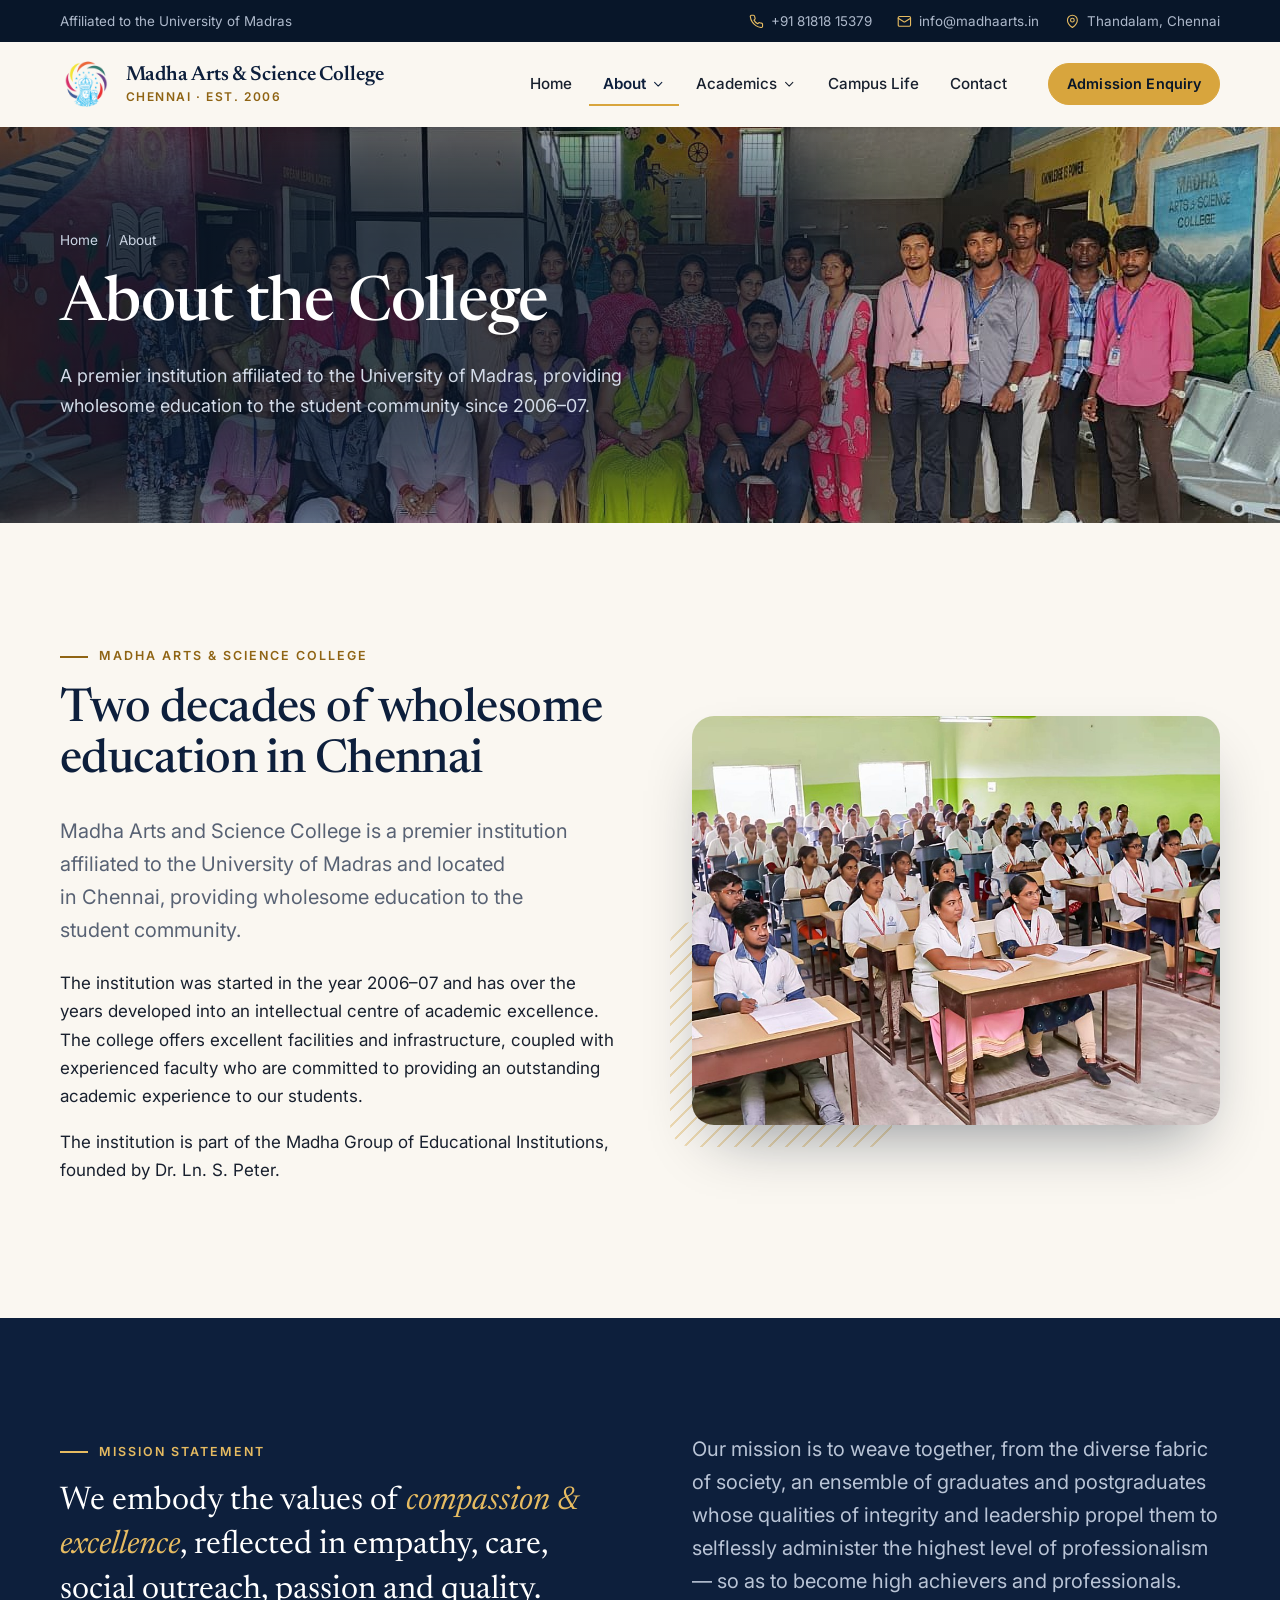
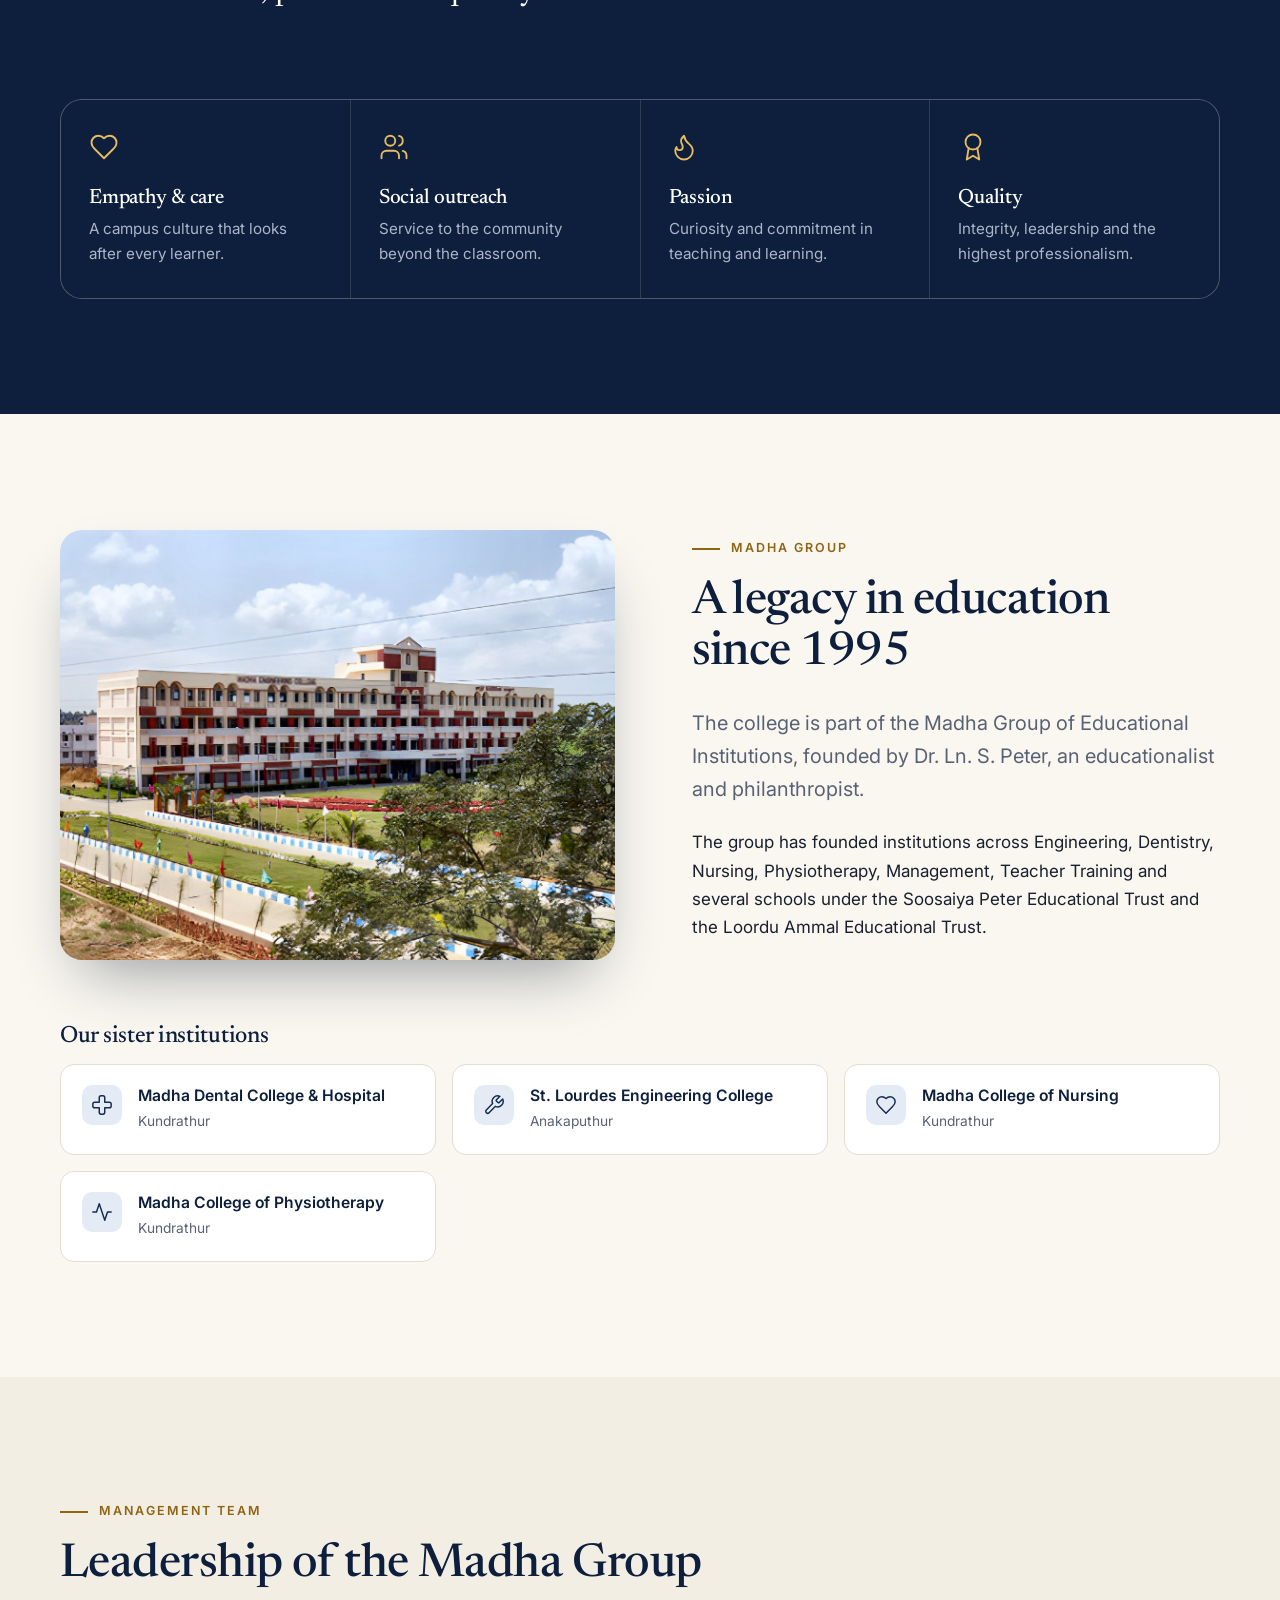
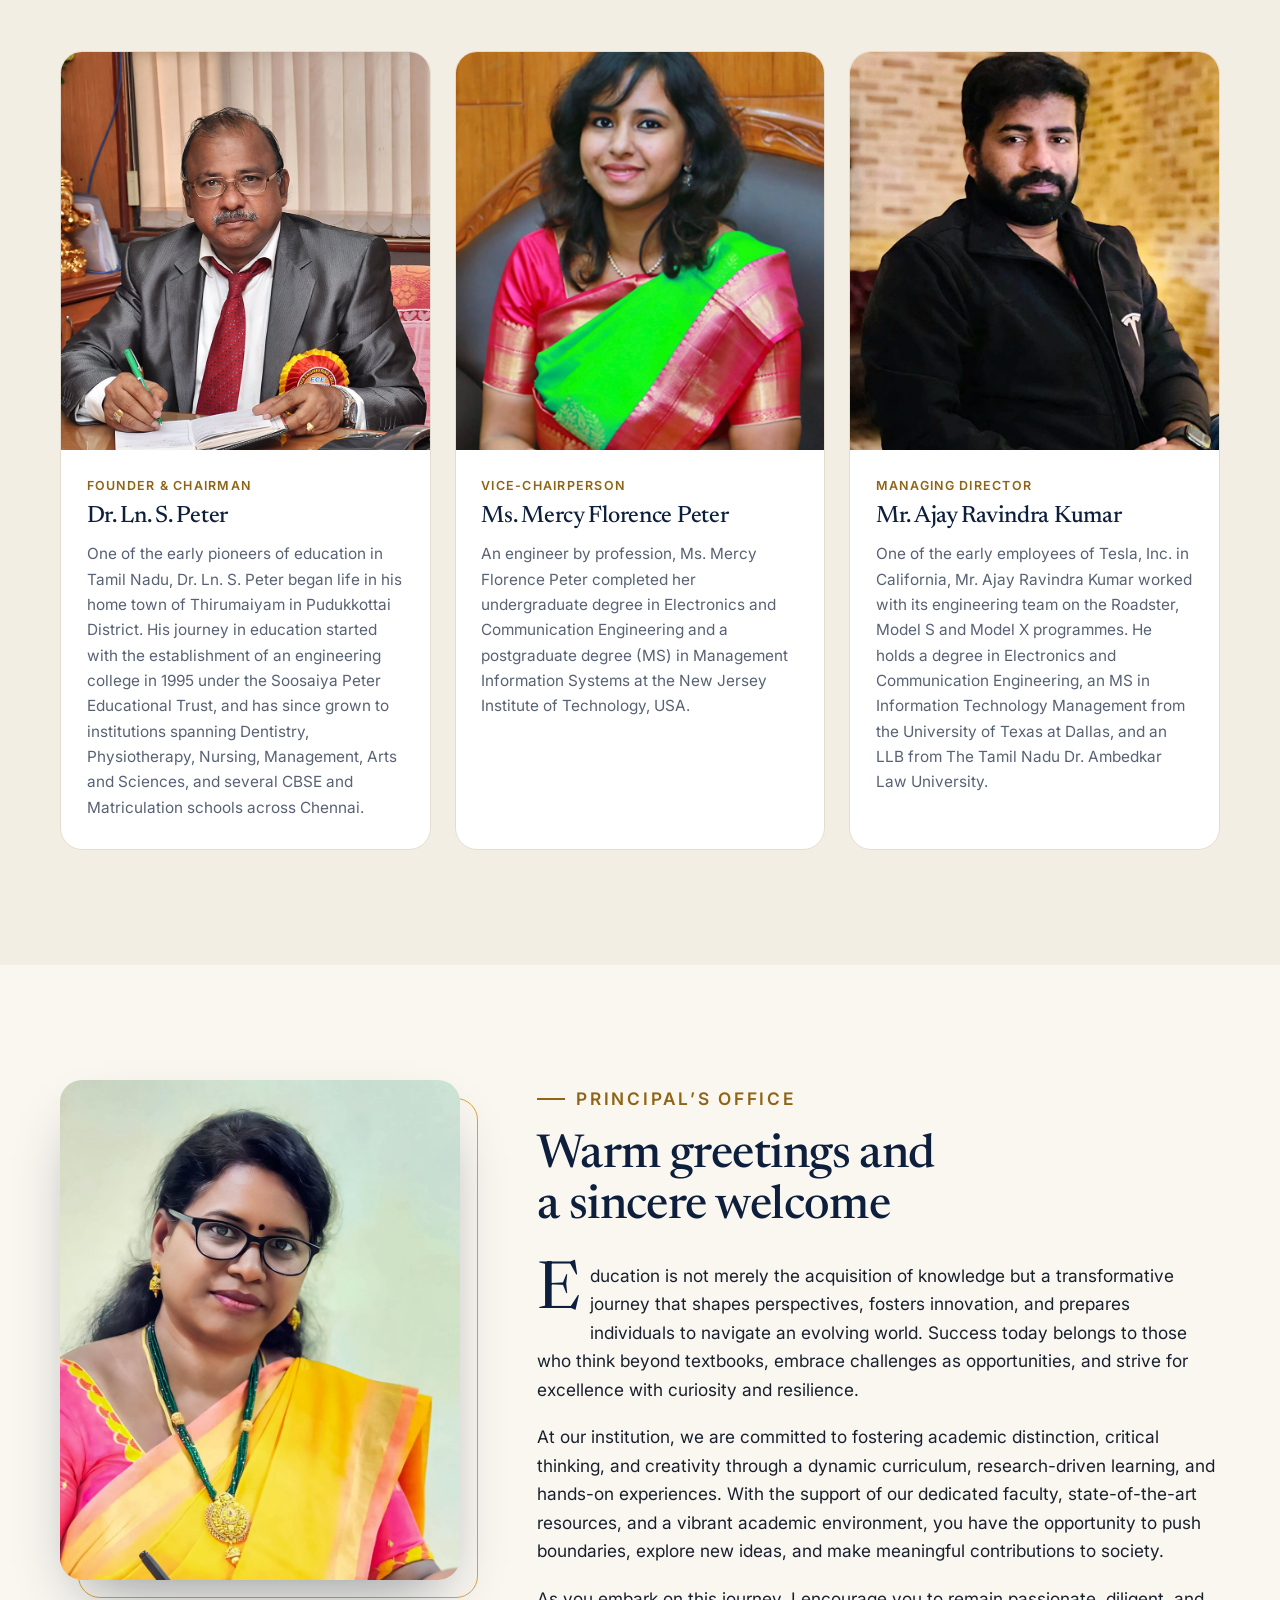
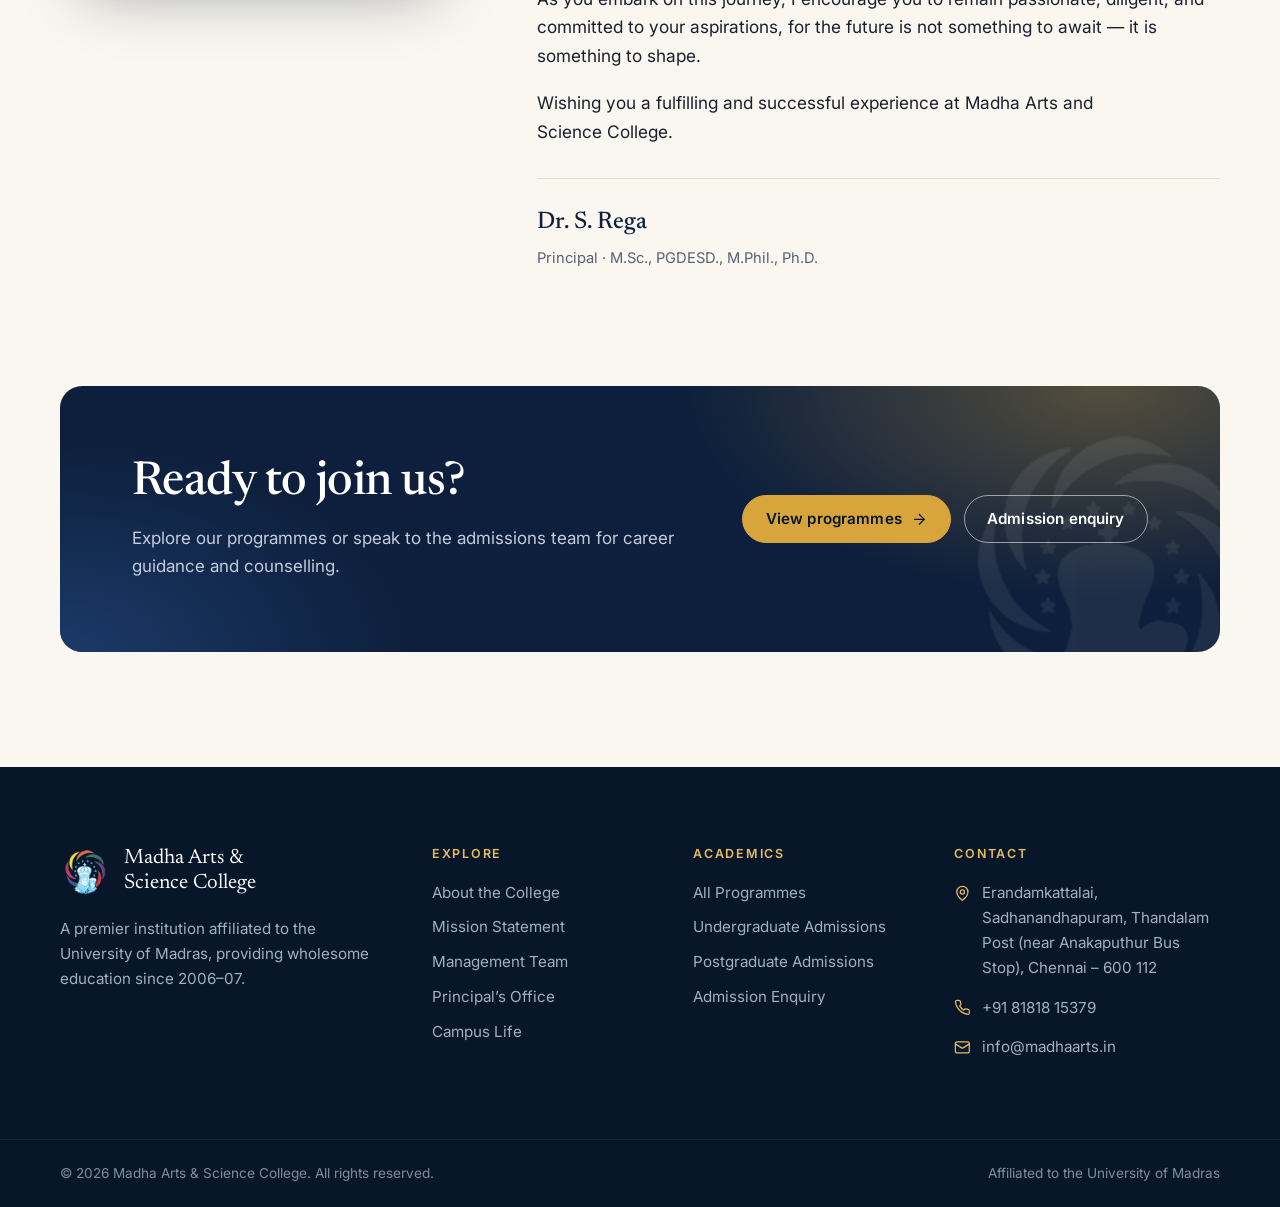
==== commit eecb5d06: "Use the main block entrance photo on the About header The About page header now shows campus-entranc" ====
--- a/about.html
+++ b/about.html
@@ -67,7 +67,7 @@
 
   <main id="main">
     <section class="page-hero page-hero--bright">
-      <div class="page-hero__media"><img src="assets/img/campus-main-block.jpg" alt="" width="1600" height="747"></div>
+      <div class="page-hero__media"><img src="assets/img/campus-entrance.jpg" alt="" width="1280" height="597"></div>
       <div class="container page-hero__inner">
         <div class="page-hero__content">
           <ol class="crumbs" aria-label="Breadcrumb"><li><a href="index.html">Home</a></li><li aria-current="page">About</li></ol>
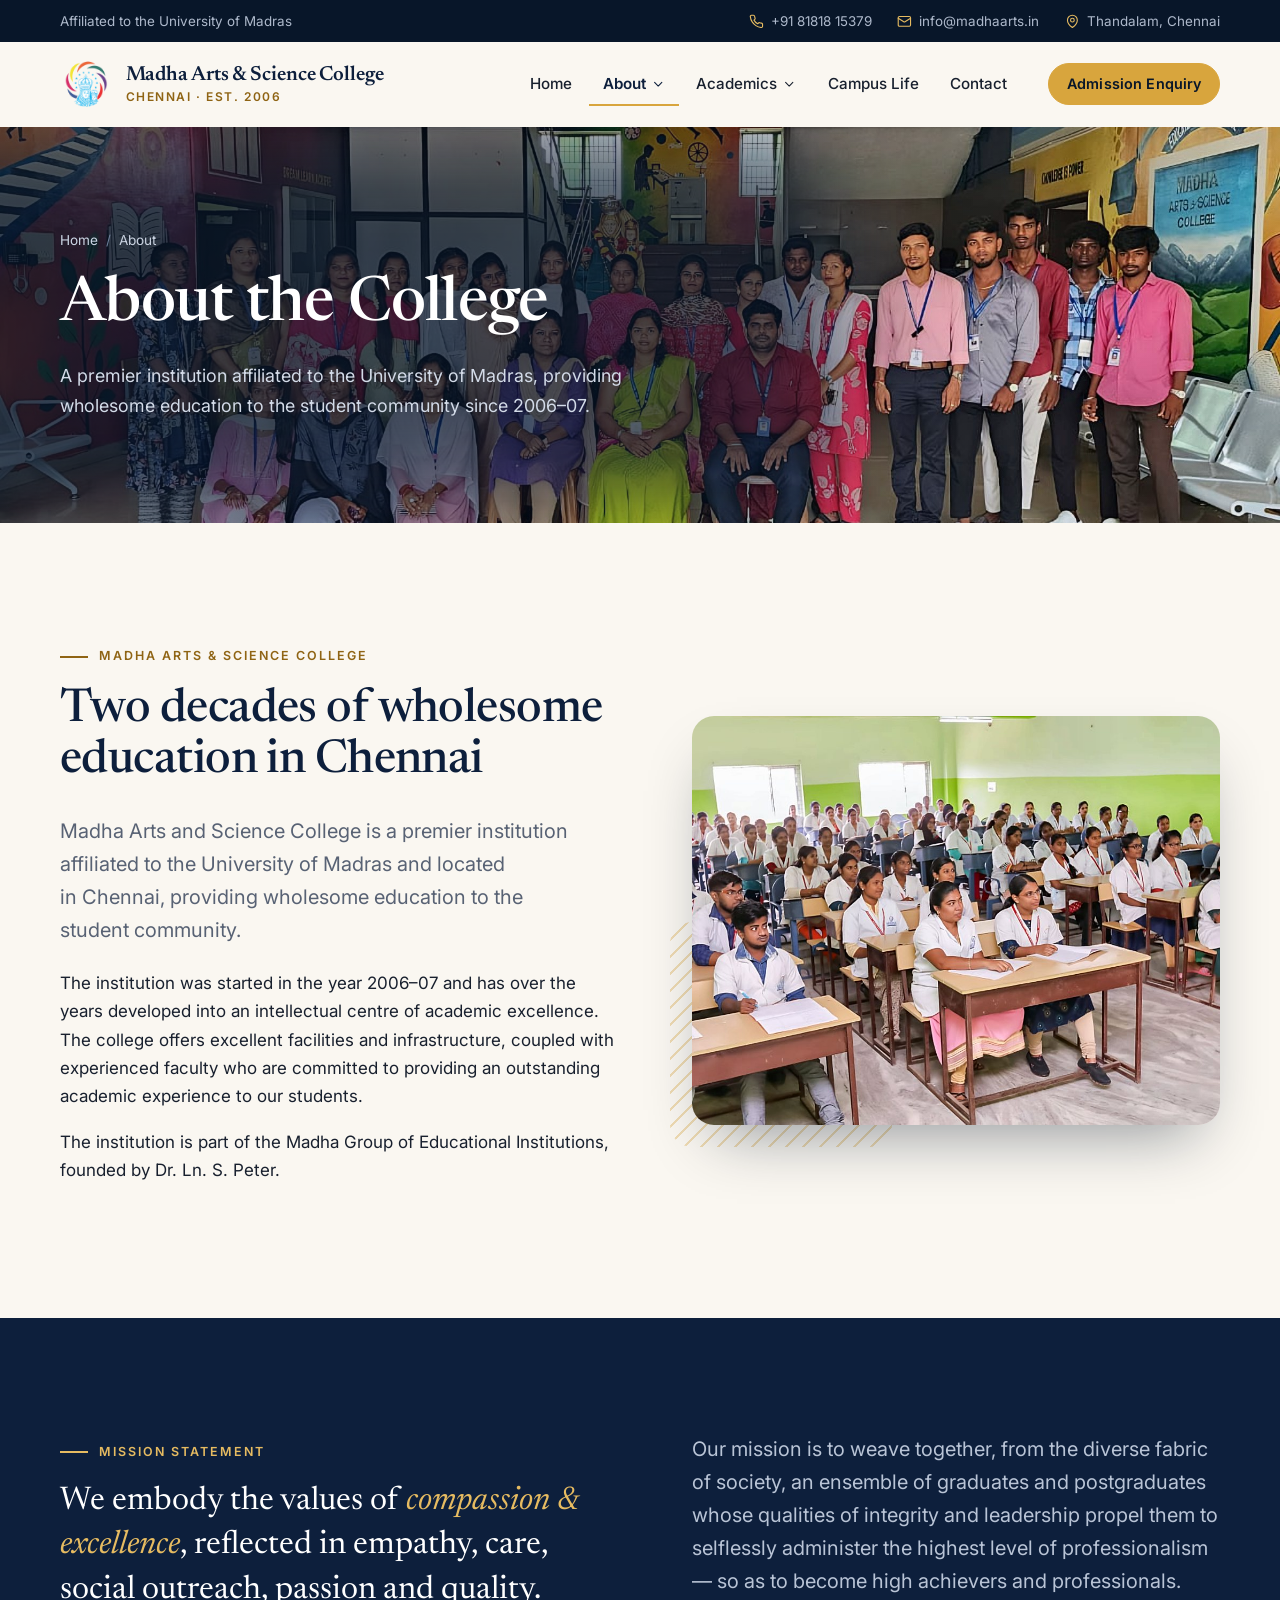
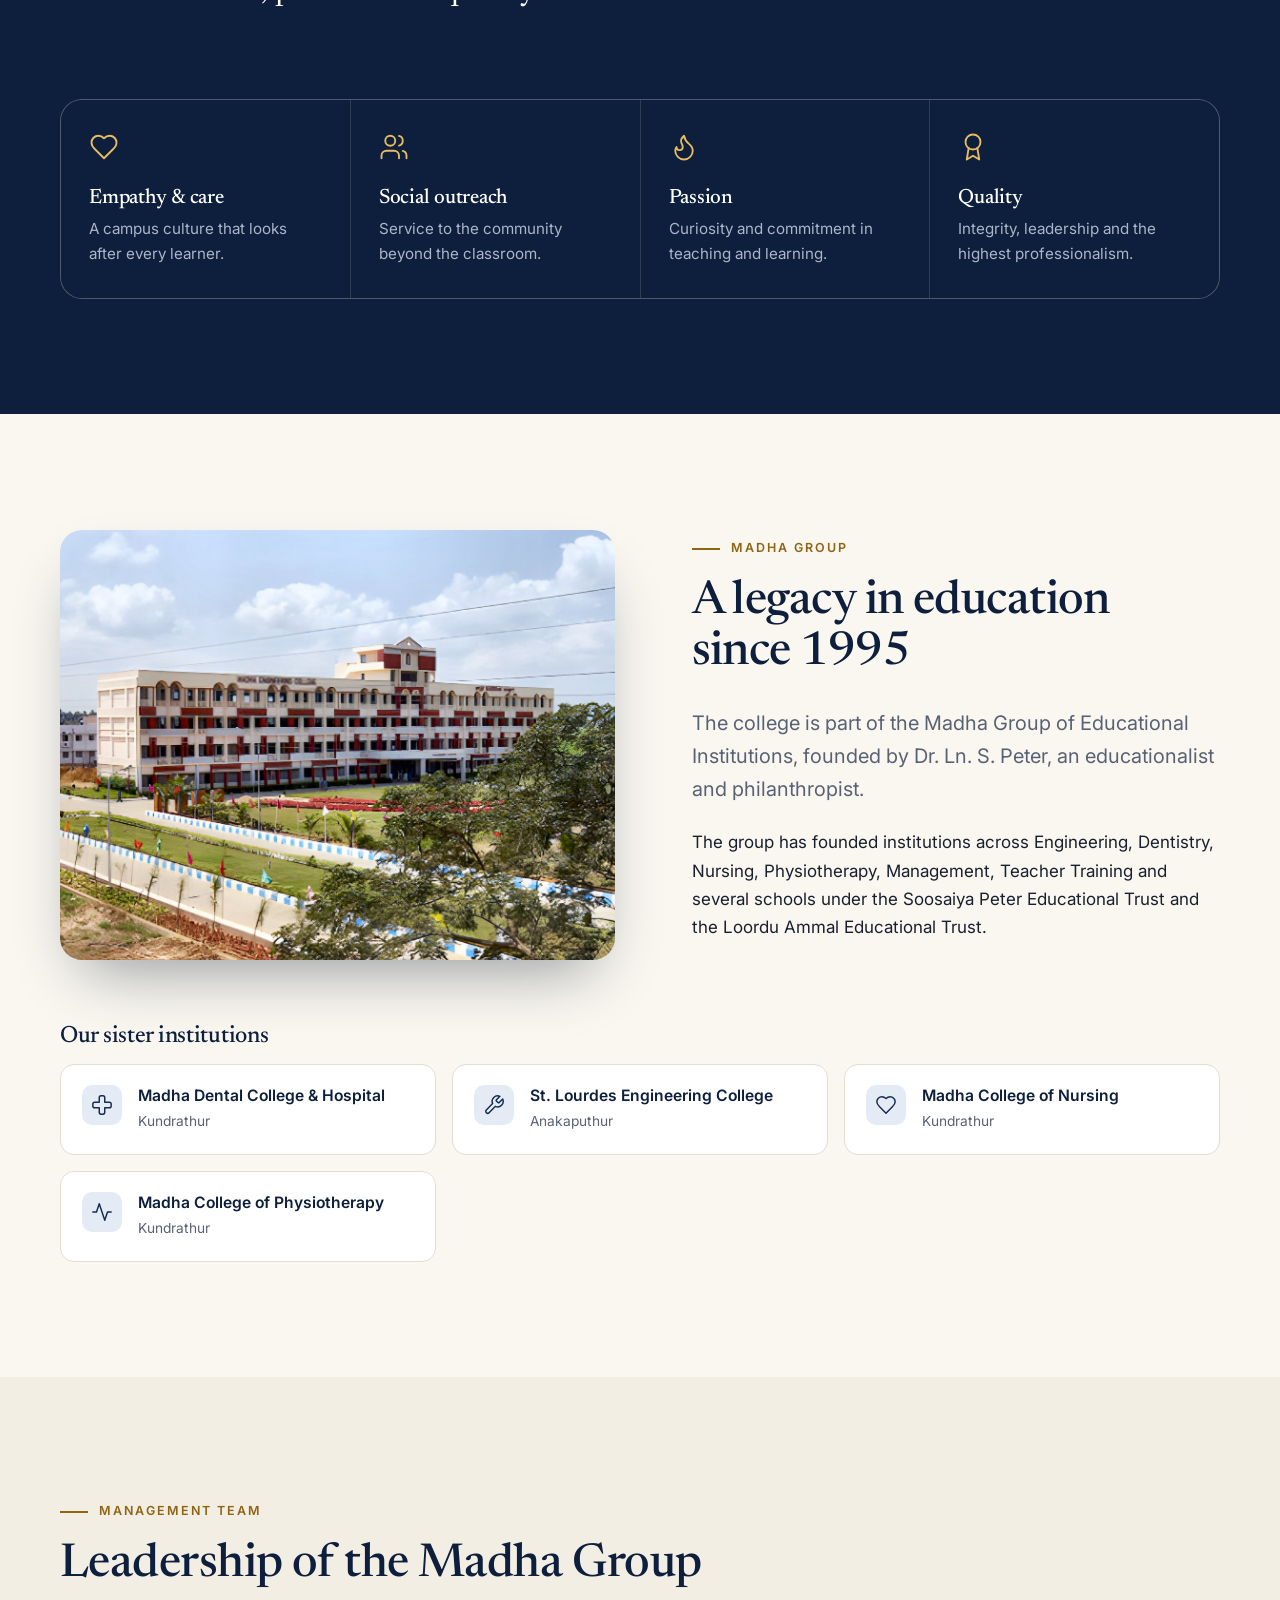
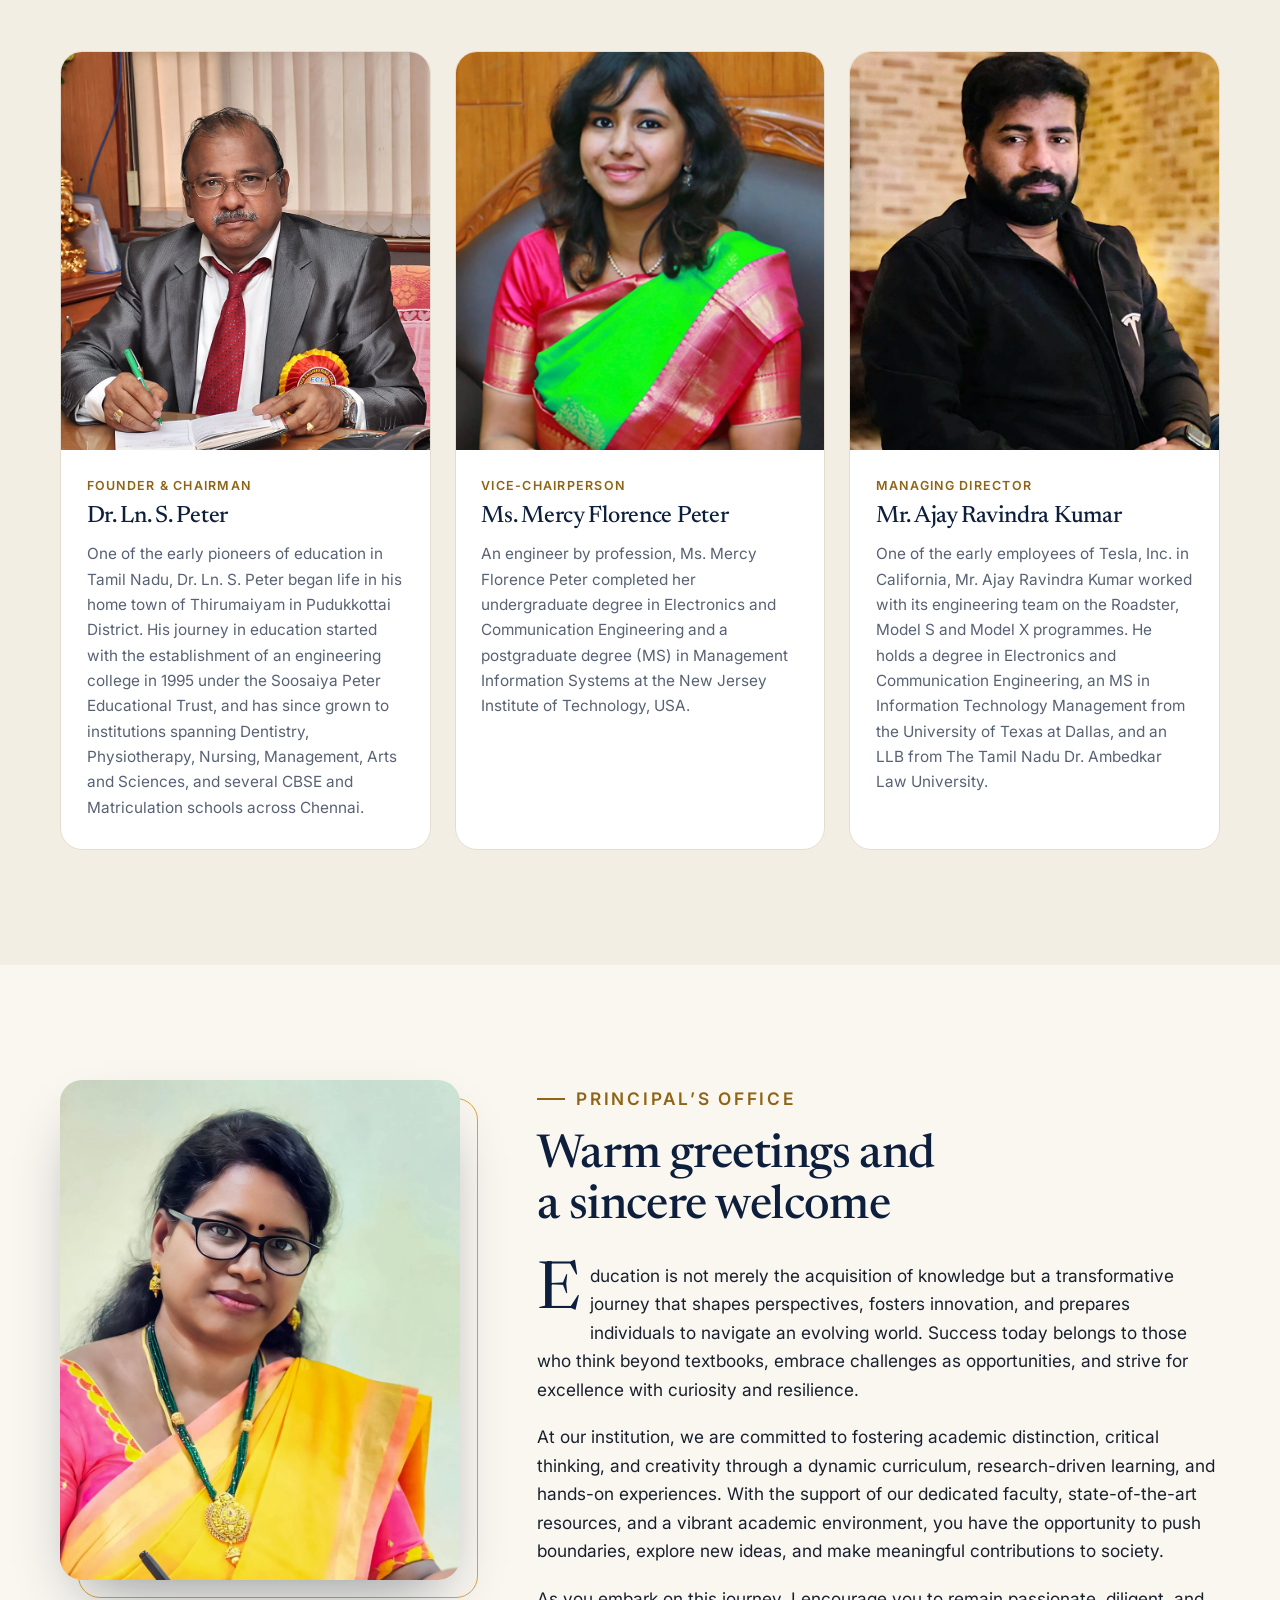
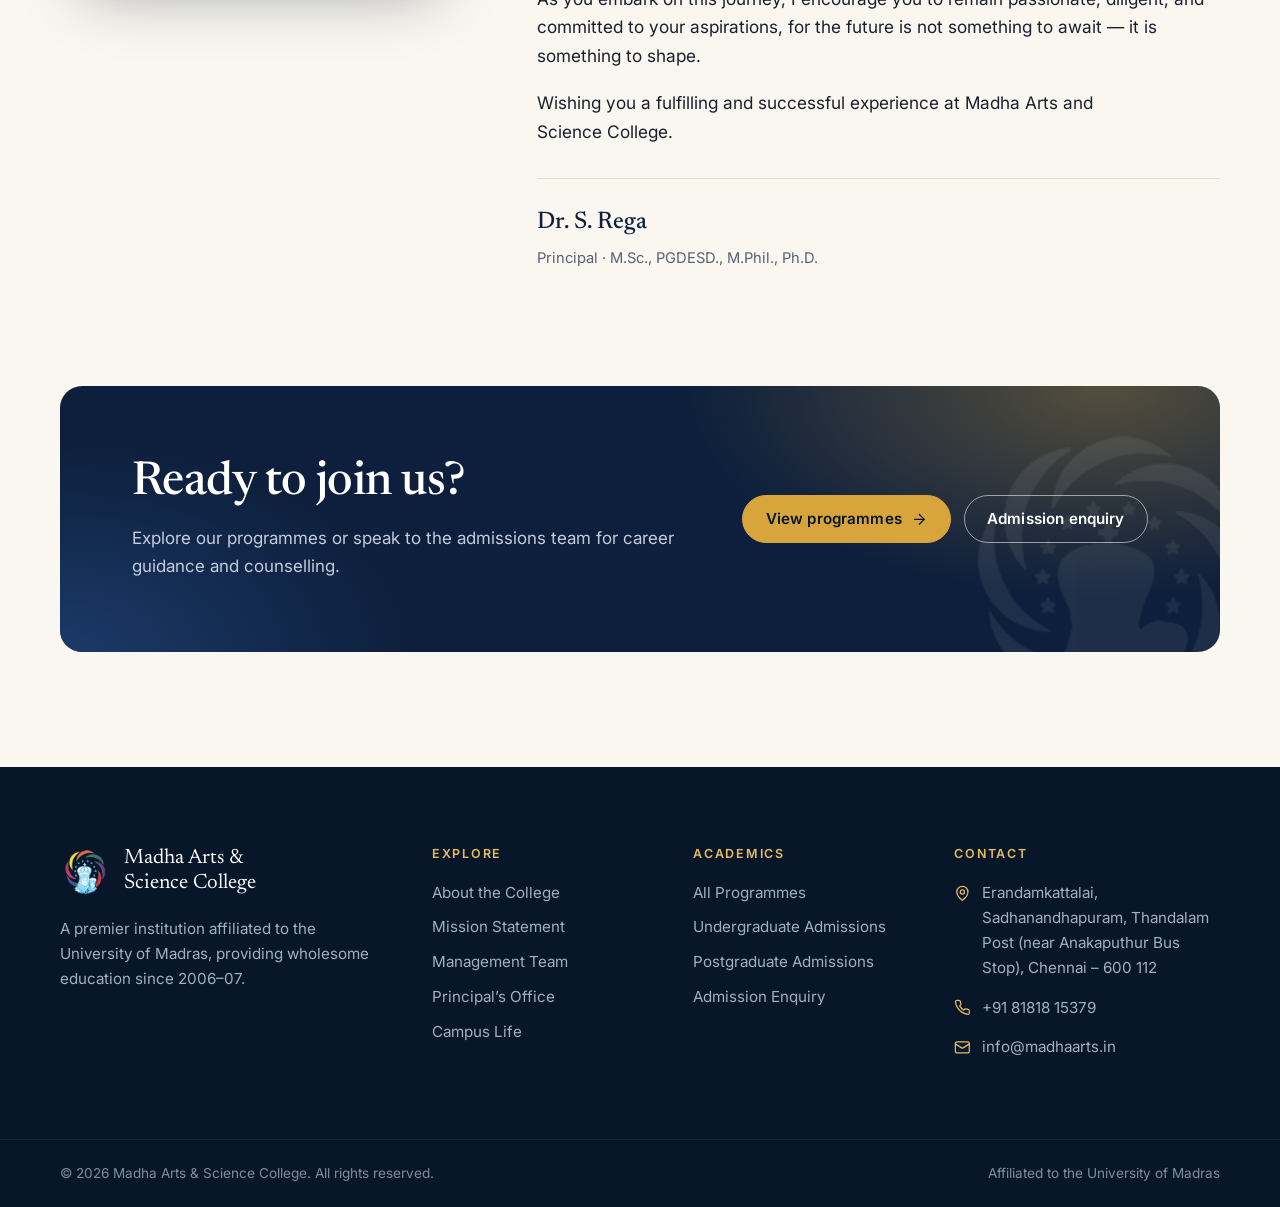
==== commit 322aac15: "Enhance the About header photo The 1280px entrance photo was the softest of the full-width headers, " ====
--- a/about.html
+++ b/about.html
@@ -67,7 +67,7 @@
 
   <main id="main">
     <section class="page-hero page-hero--bright">
-      <div class="page-hero__media"><img src="assets/img/campus-entrance.jpg" alt="" width="1280" height="597"></div>
+      <div class="page-hero__media"><img src="assets/img/campus-entrance.jpg" alt="" width="2000" height="933"></div>
       <div class="container page-hero__inner">
         <div class="page-hero__content">
           <ol class="crumbs" aria-label="Breadcrumb"><li><a href="index.html">Home</a></li><li aria-current="page">About</li></ol>
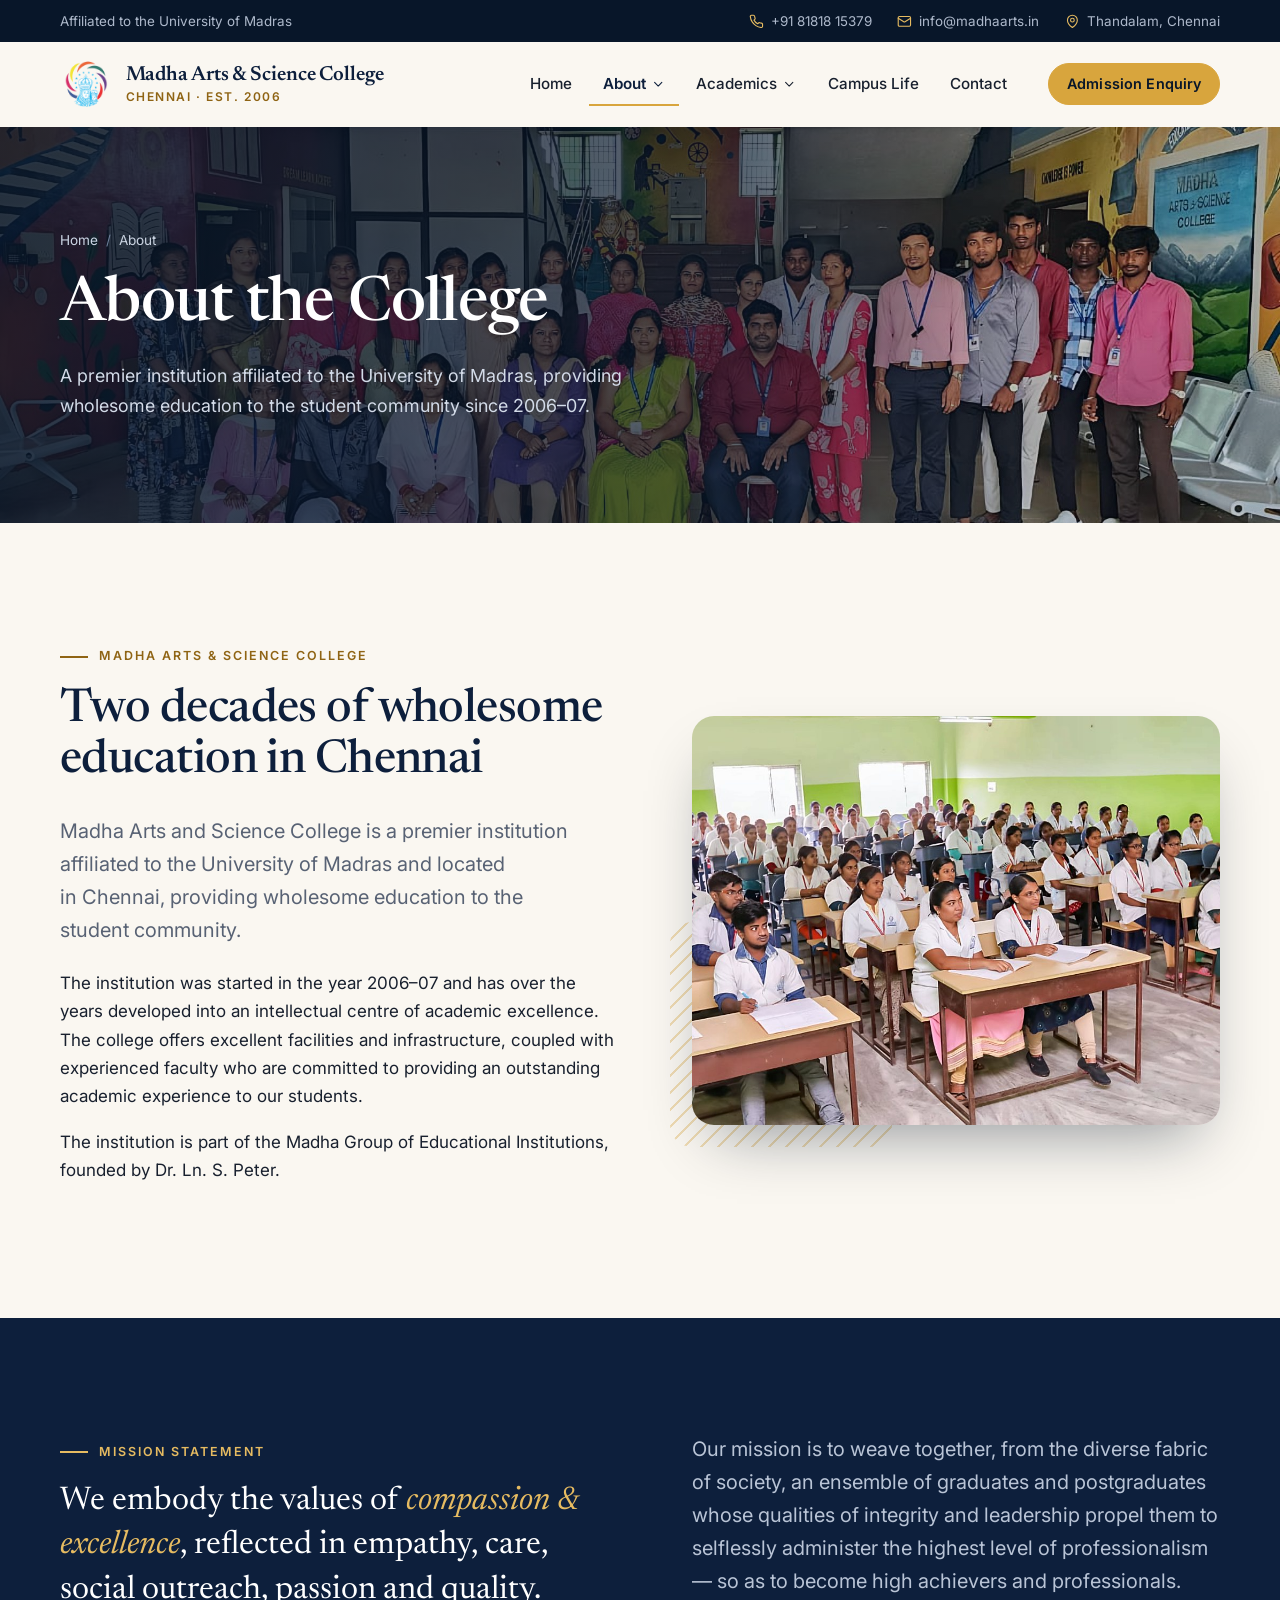
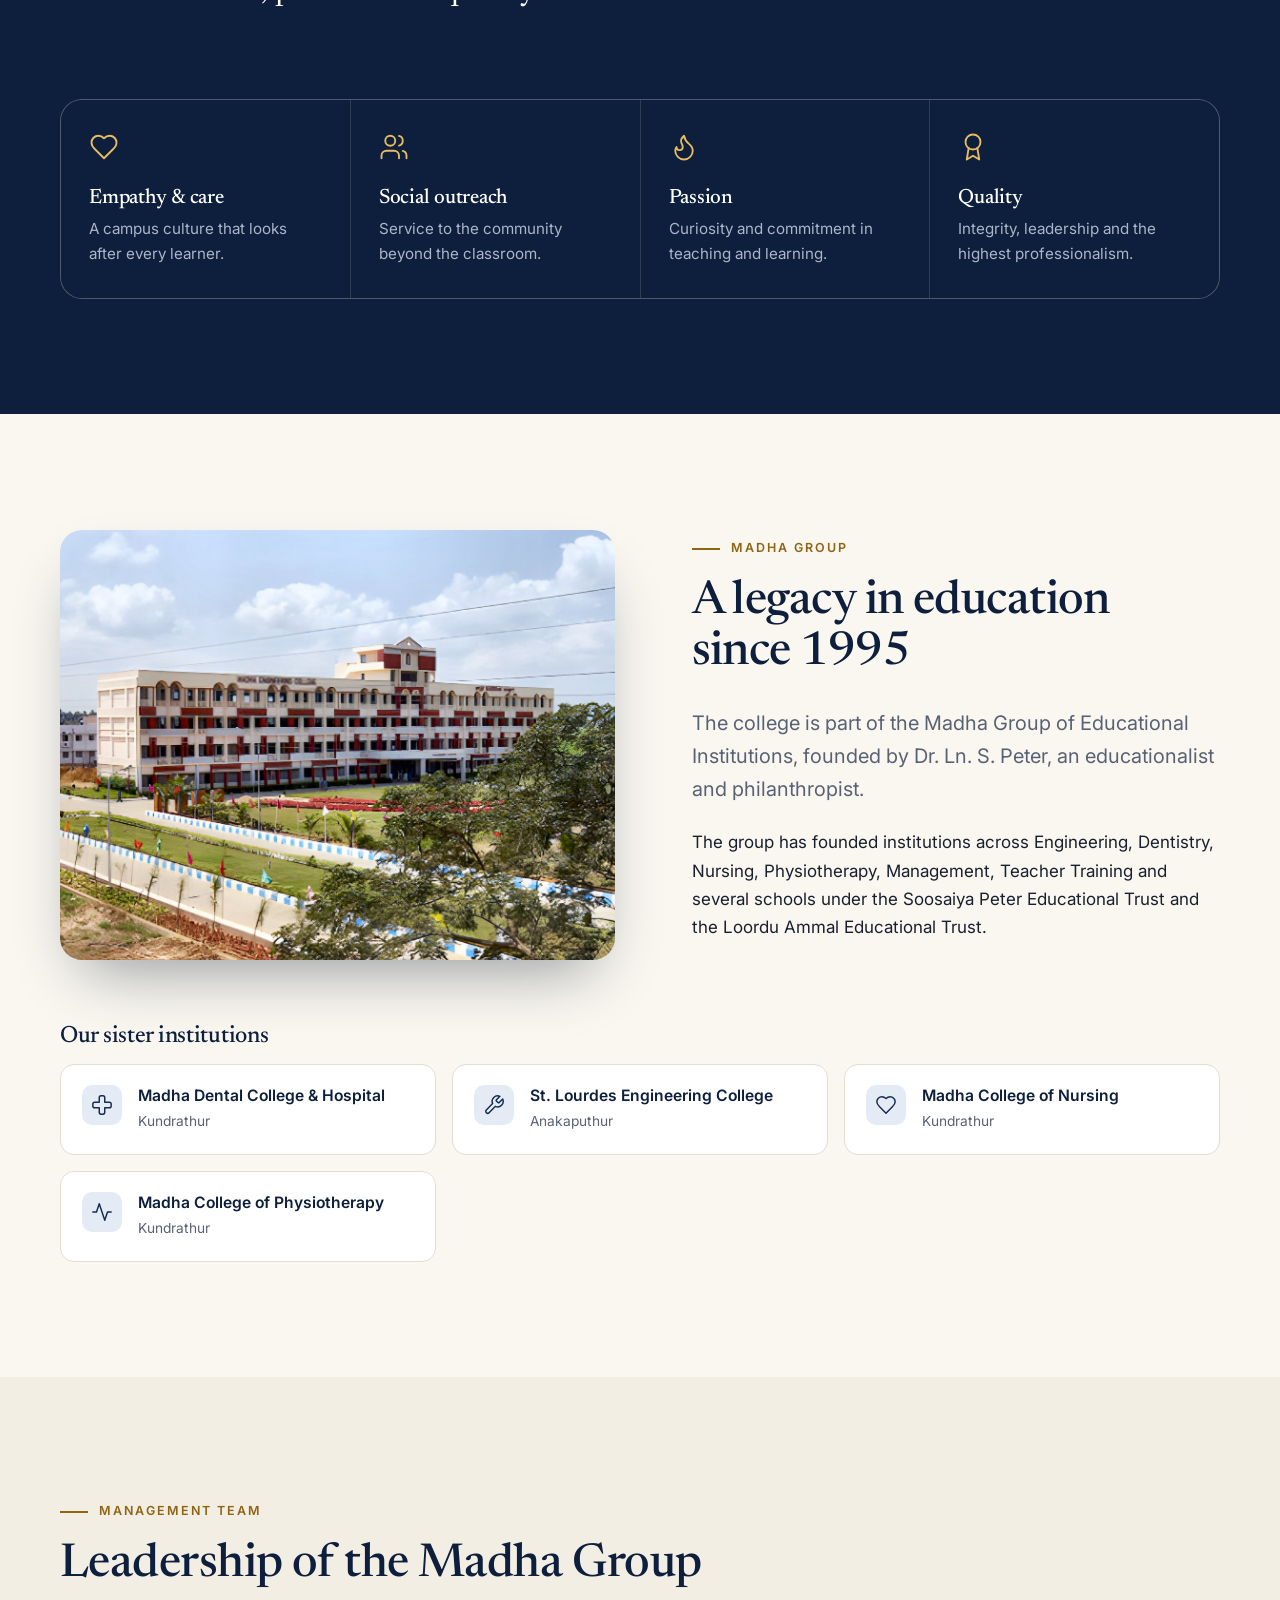
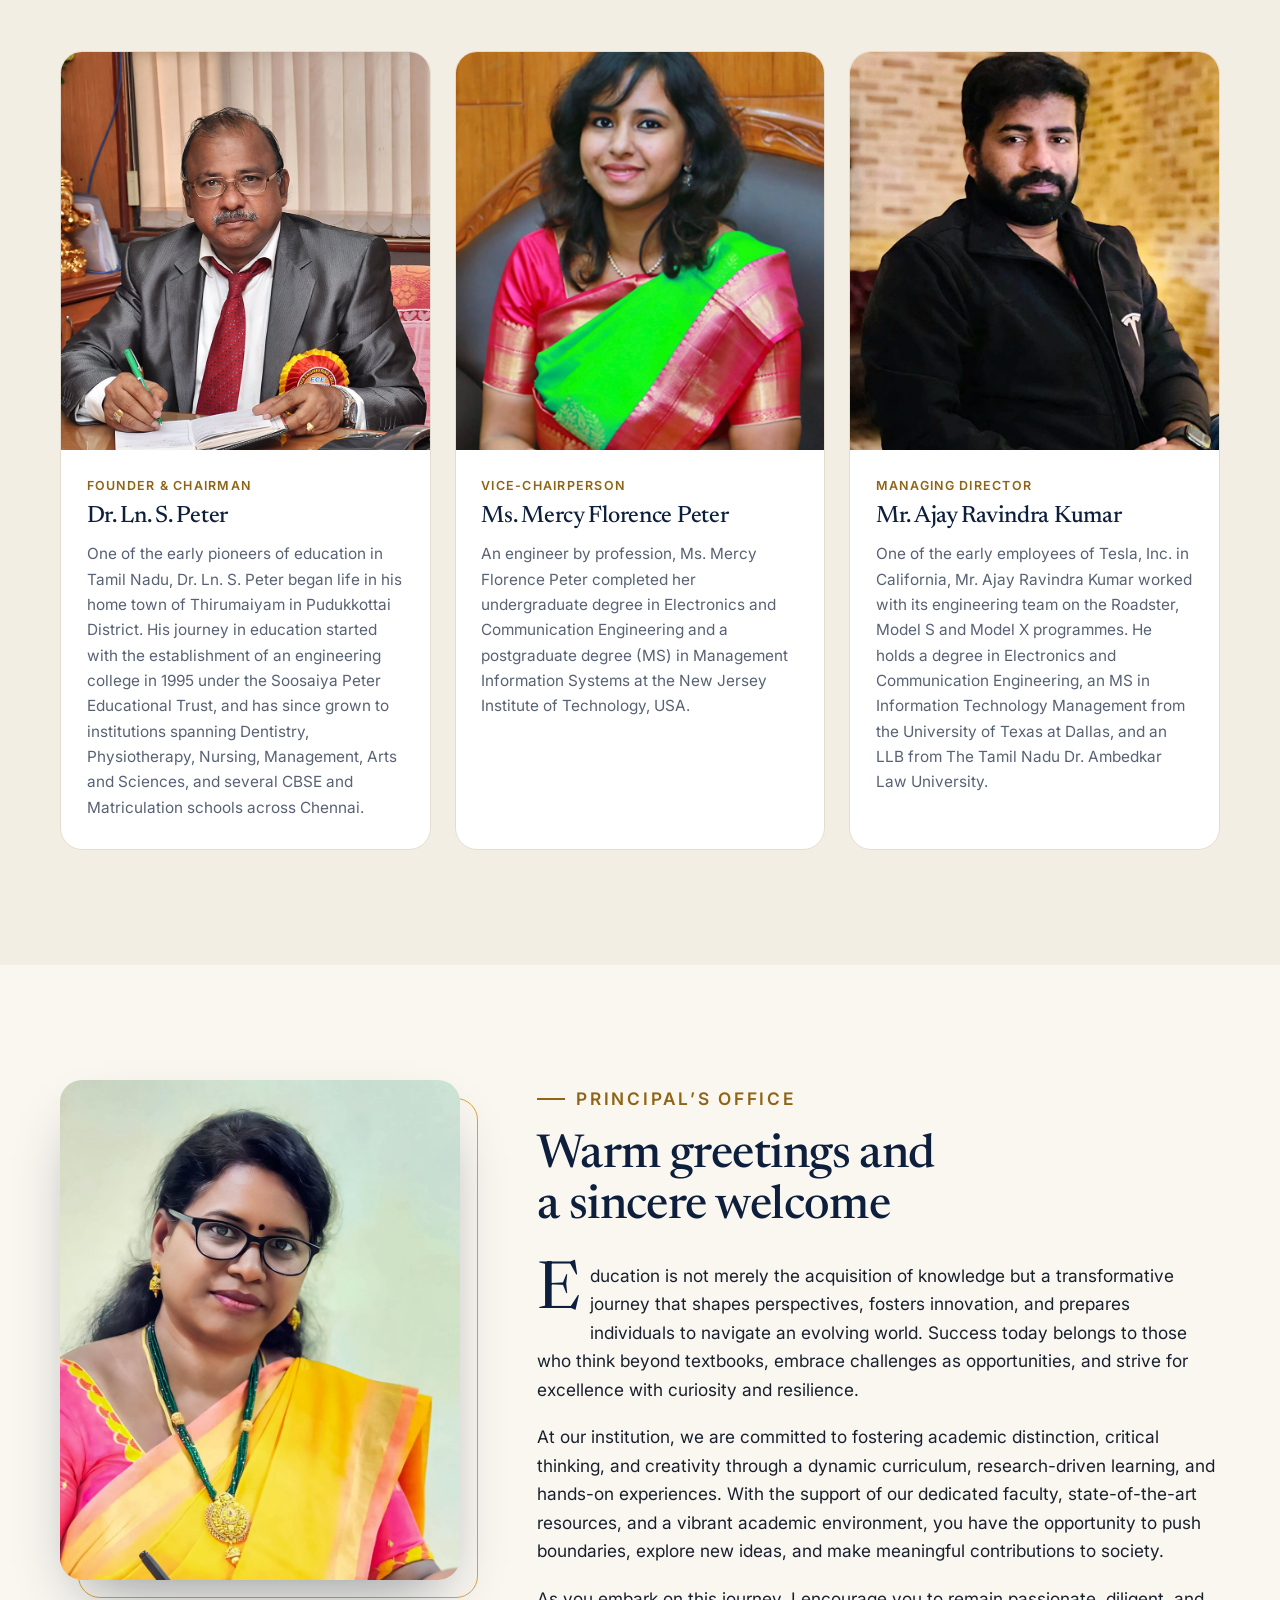
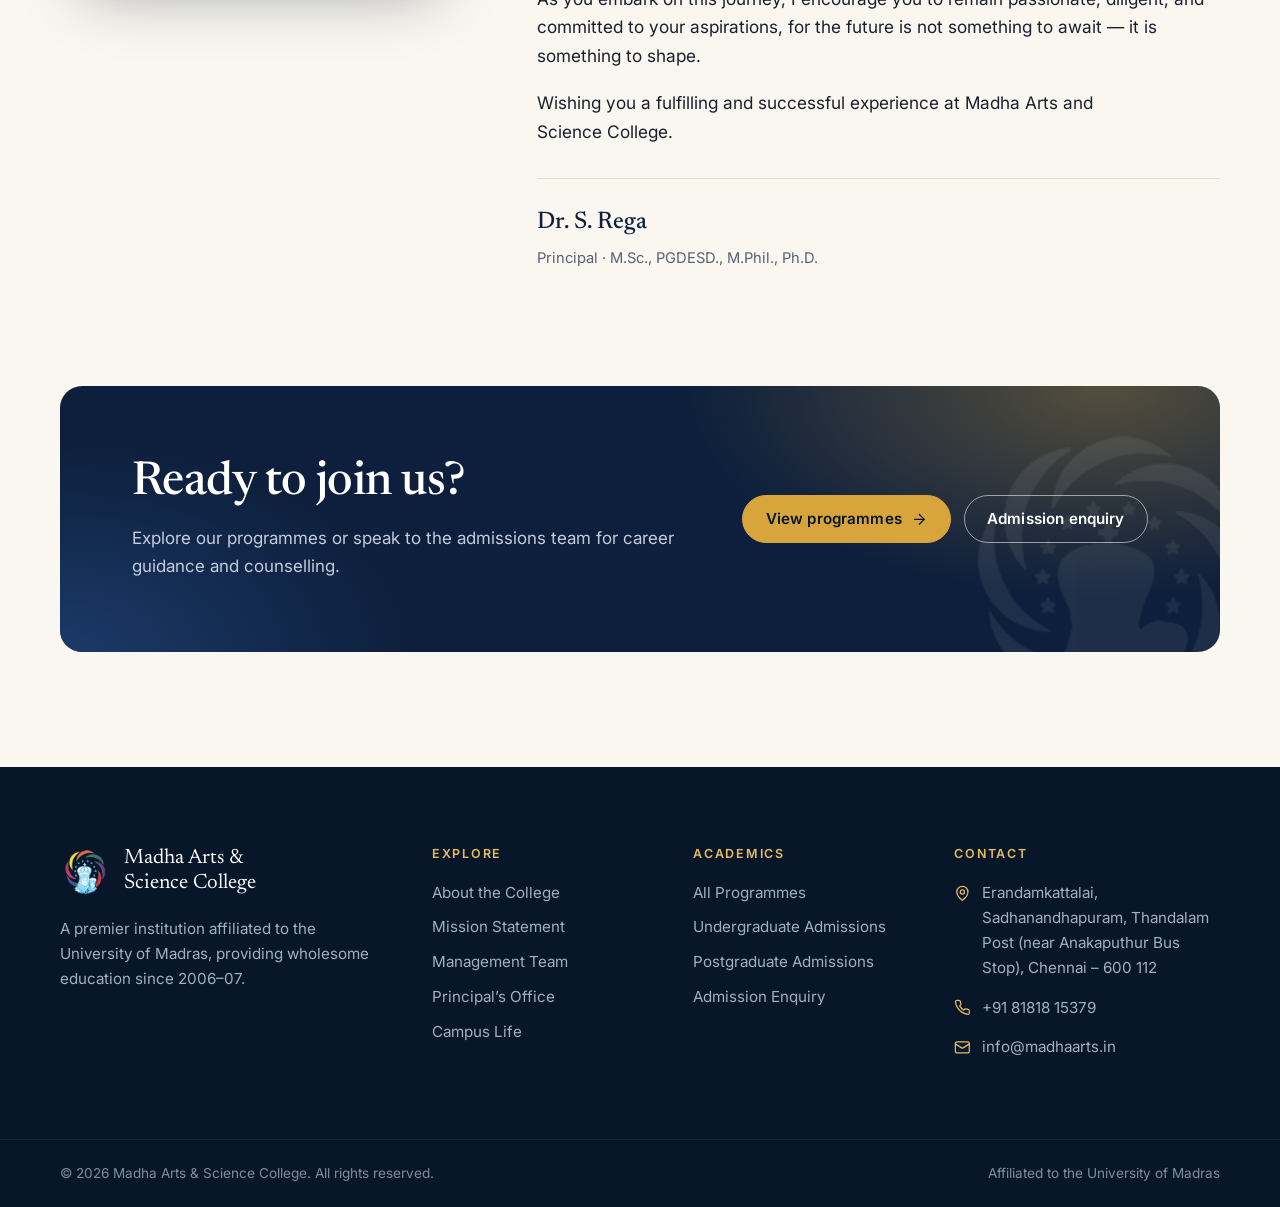
==== commit 32063035: "Use the entrance mural on Academics, and drop the header text patch Two changes to the inner page he" ====
--- a/about.html
+++ b/about.html
@@ -66,7 +66,7 @@
   <div class="nav-backdrop"></div>
 
   <main id="main">
-    <section class="page-hero page-hero--bright">
+    <section class="page-hero page-hero--bright page-hero--flat">
       <div class="page-hero__media"><img src="assets/img/campus-entrance.jpg" alt="" width="2000" height="933"></div>
       <div class="container page-hero__inner">
         <div class="page-hero__content">
--- a/assets/css/styles.css
+++ b/assets/css/styles.css
@@ -310,6 +310,14 @@
 .page-hero--bright .crumbs { color: #c9d2e0; }
 .page-hero--bright p { color: #d3dbe8; }
 @media (max-width: 720px) { .page-hero--bright::before { background: linear-gradient(180deg, rgba(8, 22, 41, 0.2) 0%, rgba(8, 22, 41, 0.45) 100%); } }
+/* Flat variant: no blurred patch behind the text, so the photo is not clouded by a soft dark panel.
+   The scrim carries legibility on its own instead, deeper on the left and fading out past the intro (text stays at 4.5:1 or better). */
+.page-hero--flat .page-hero__content::before { content: none; }
+.page-hero--flat.page-hero--bright::before {
+  background: linear-gradient(90deg, rgba(8, 22, 41, 0.86) 0%, rgba(8, 22, 41, 0.66) var(--scrim-end), rgba(8, 22, 41, 0.22) calc(var(--scrim-end) + 260px));
+}
+/* Phones crop into the bright middle of the photo, so the wash starts deeper: the breadcrumbs sit over ceiling lights and lit walls */
+@media (max-width: 720px) { .page-hero--flat.page-hero--bright::before { background: linear-gradient(180deg, rgba(8, 22, 41, 0.74) 0%, rgba(8, 22, 41, 0.8) 100%); } }
 .crumbs { display: flex; flex-wrap: wrap; gap: 0.5rem; list-style: none; padding: 0; margin: 0 0 1.2rem; font-size: 0.85rem; color: #9fb0c8; }
 .crumbs a { text-decoration: none; color: #cdd7e6; }
 .crumbs a:hover { color: var(--gold-400); }
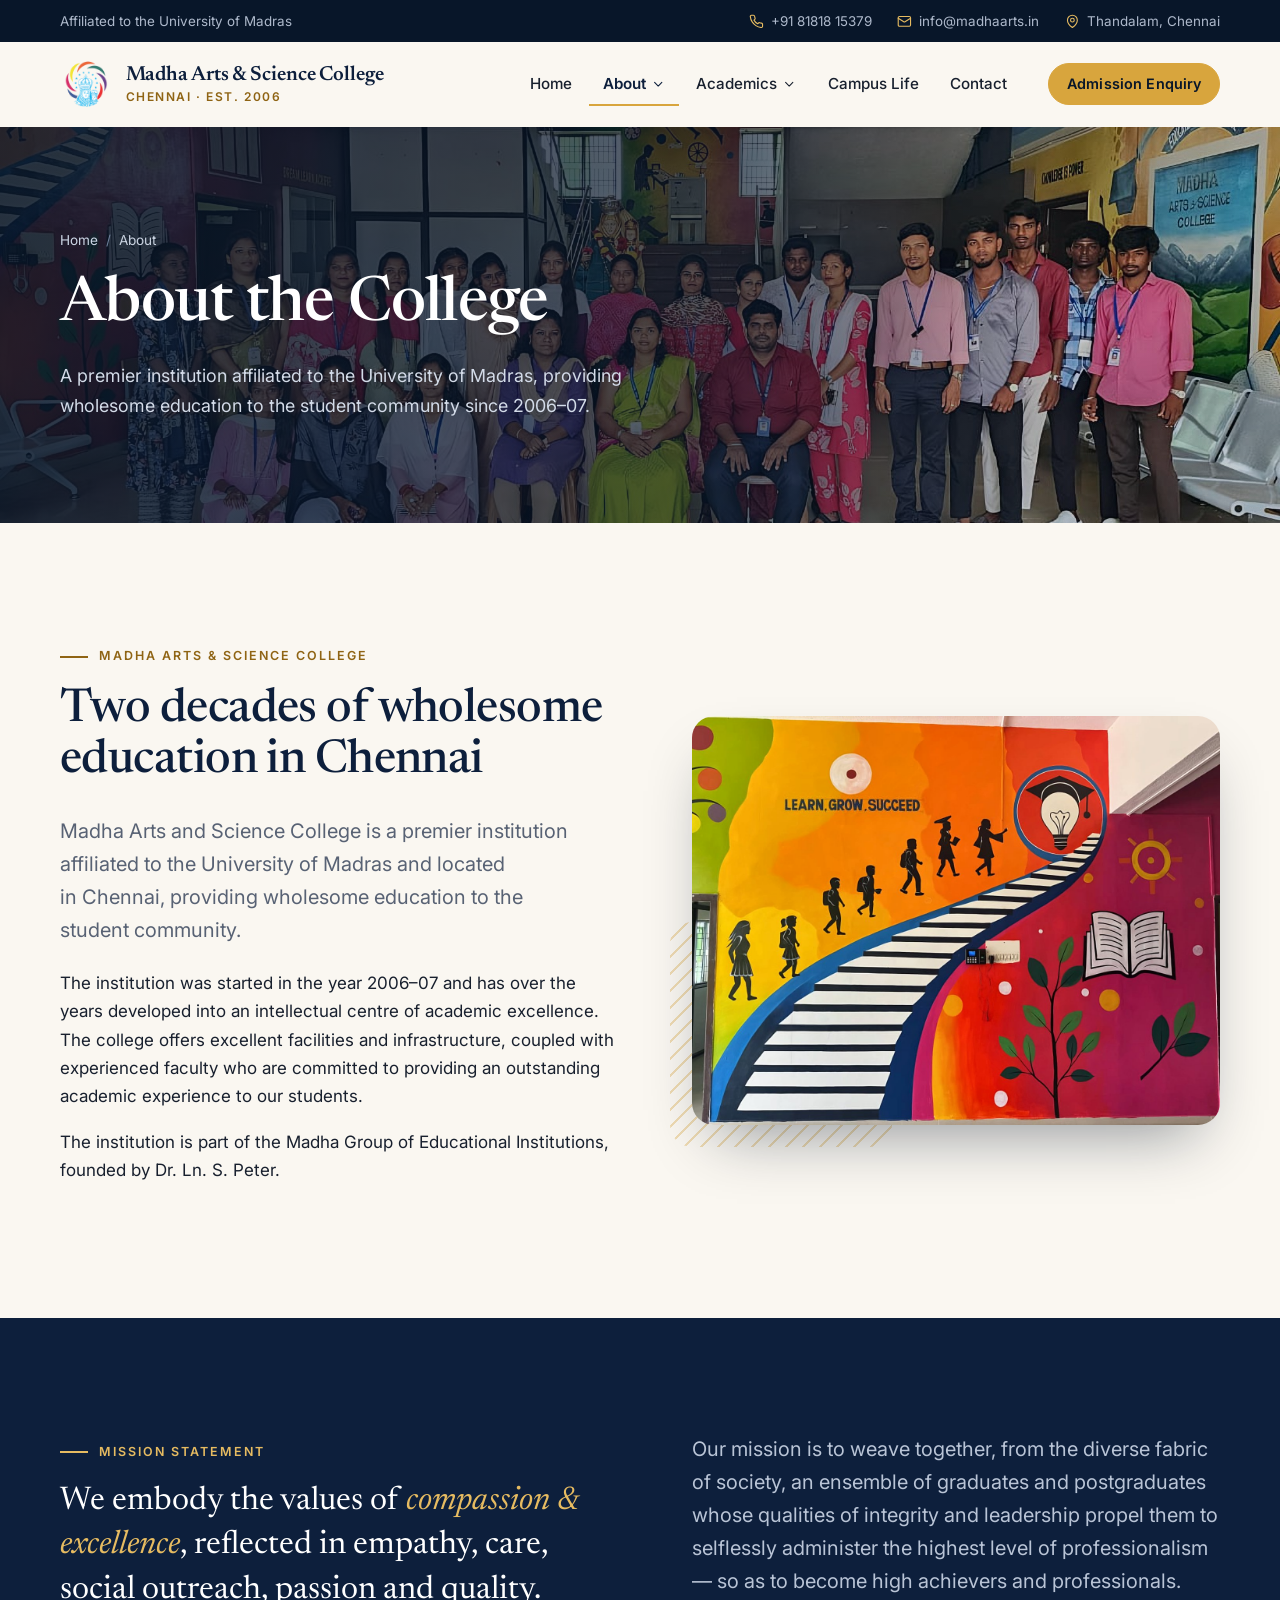
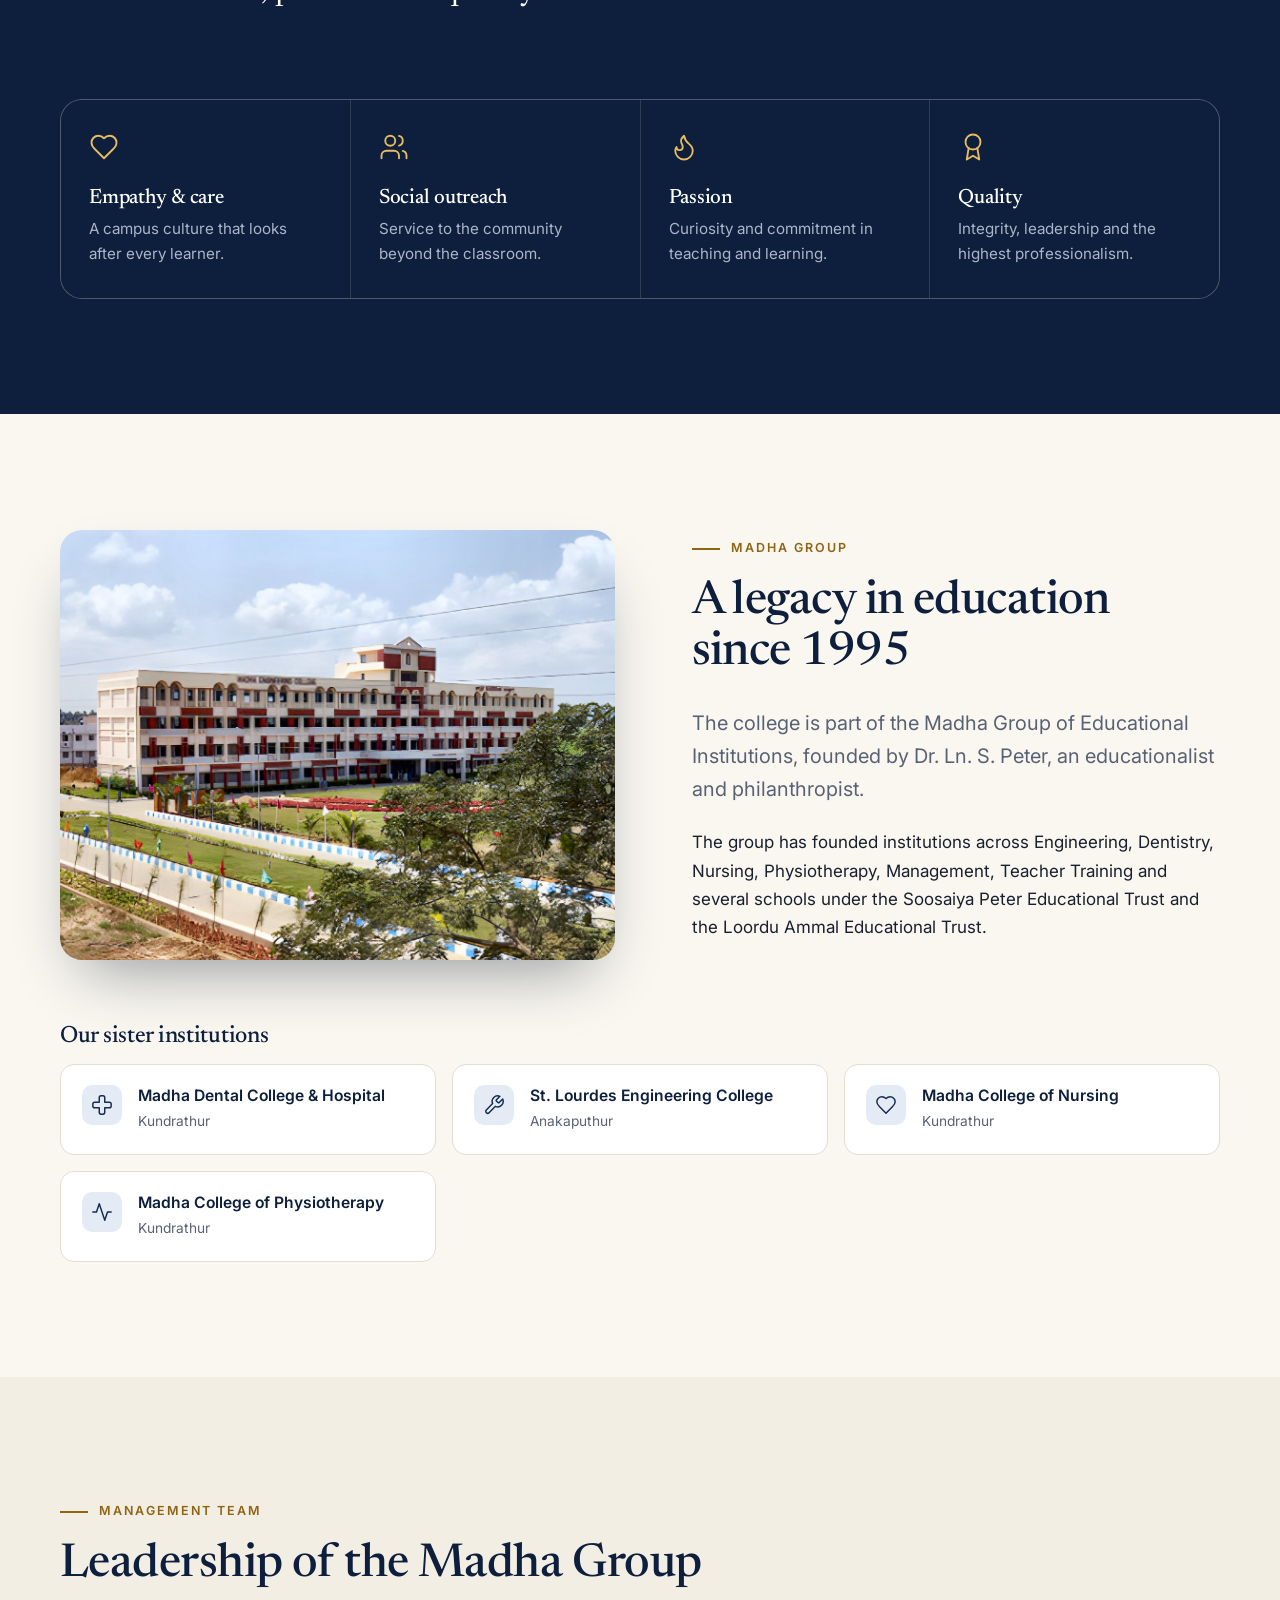
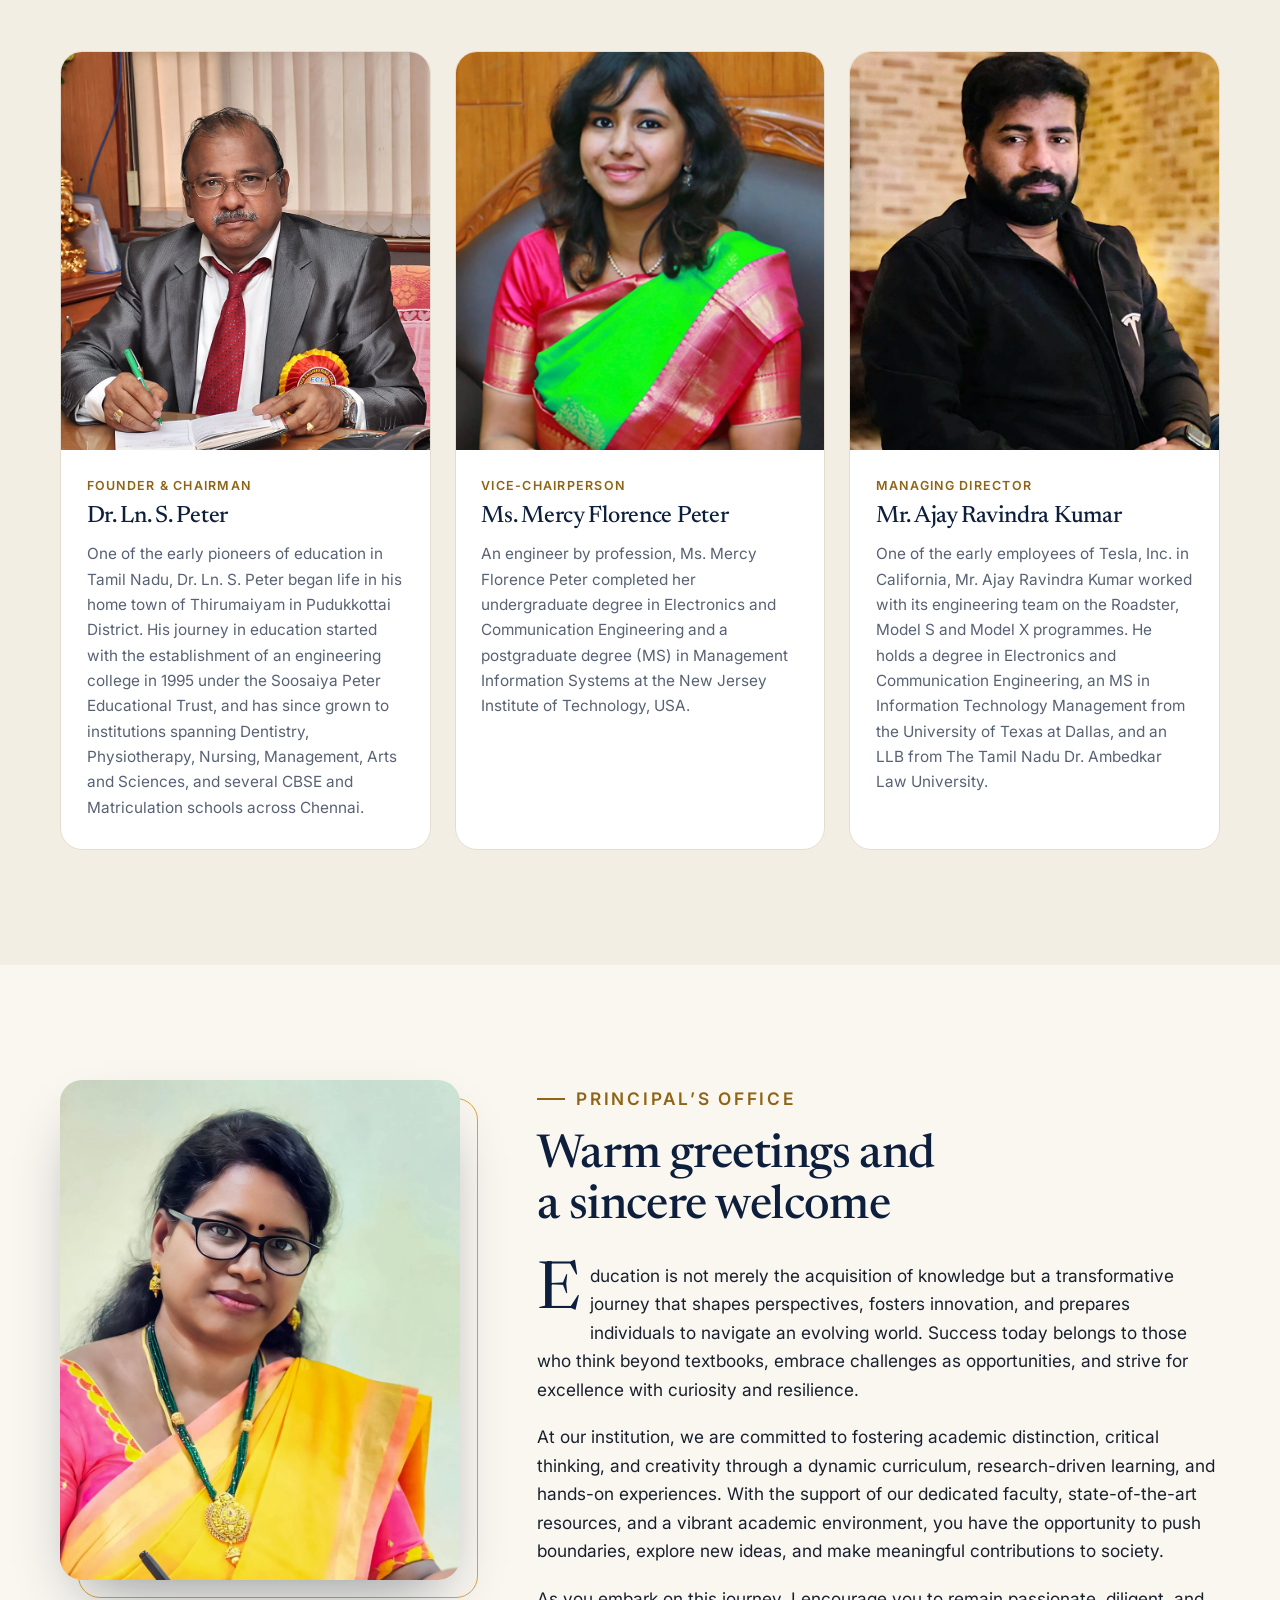
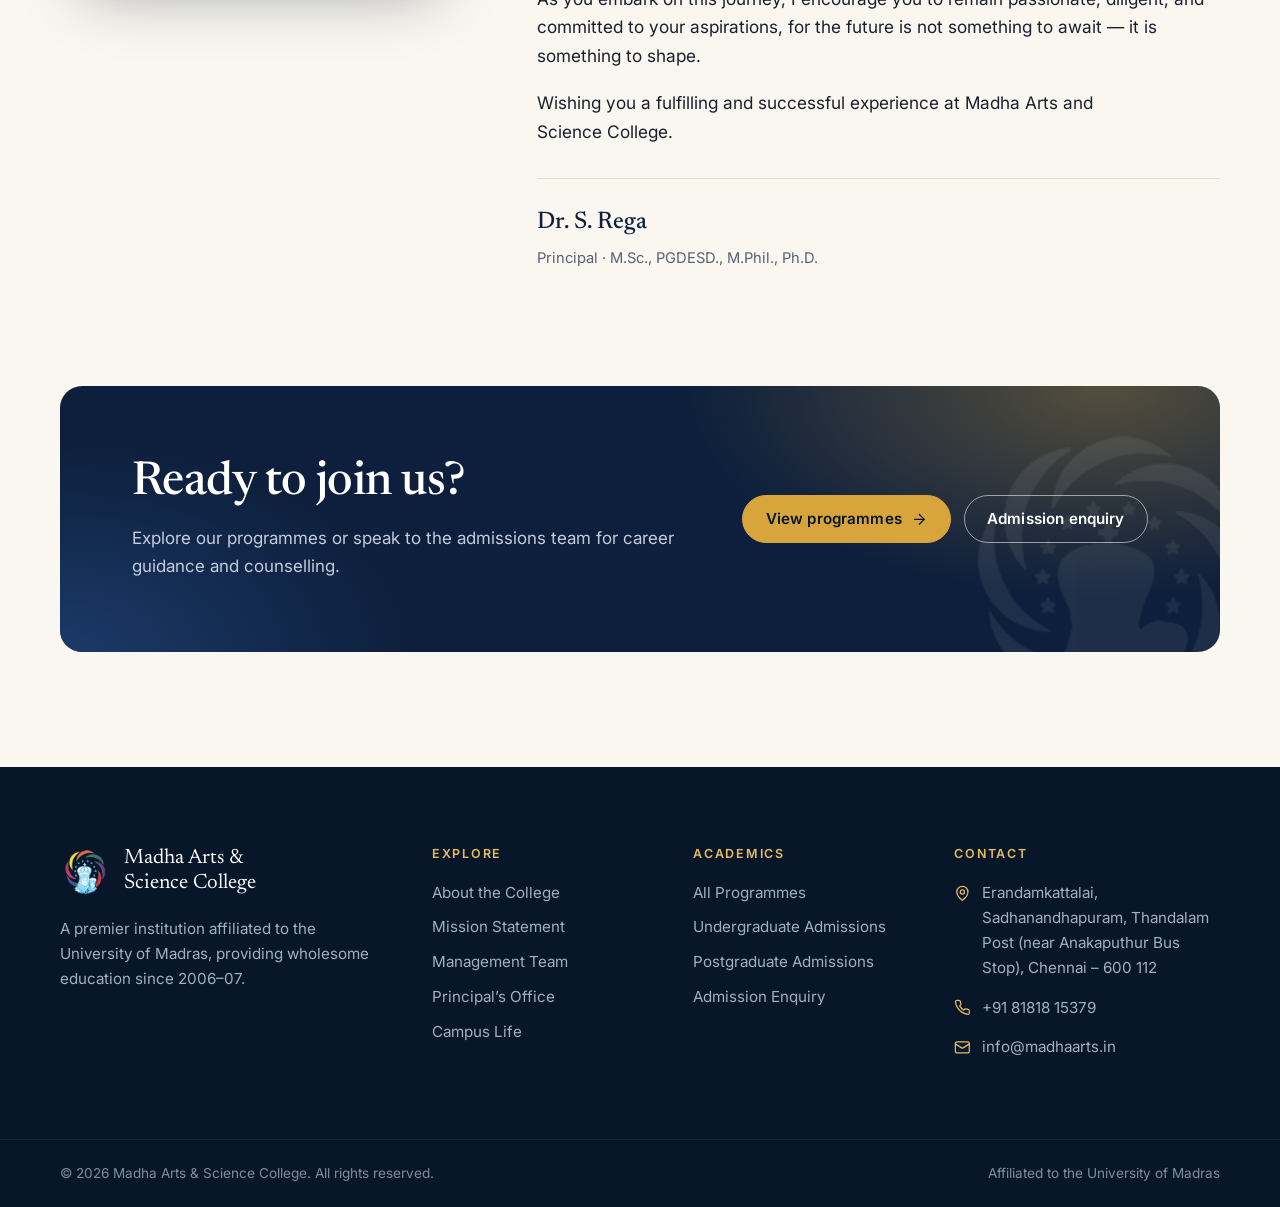
==== commit e2b18f9b: "Show the stairway mural beside the About page history The image next to "Two decades of wholesome ed" ====
--- a/about.html
+++ b/about.html
@@ -89,7 +89,7 @@
         </div>
         <div class="media-frame" data-reveal style="--d:.1s">
           <span class="media-frame__accent" aria-hidden="true"></span>
-          <img src="assets/img/classroom.jpg" alt="Students seated at desks in a classroom" width="1600" height="765" loading="lazy">
+          <img src="assets/img/campus-mural-stairway.jpg" alt="A mural in the main block: silhouetted students climb a staircase towards a graduation cap, beneath the words Learn, grow, succeed" width="1400" height="1050" loading="lazy">
         </div>
       </div>
     </section>
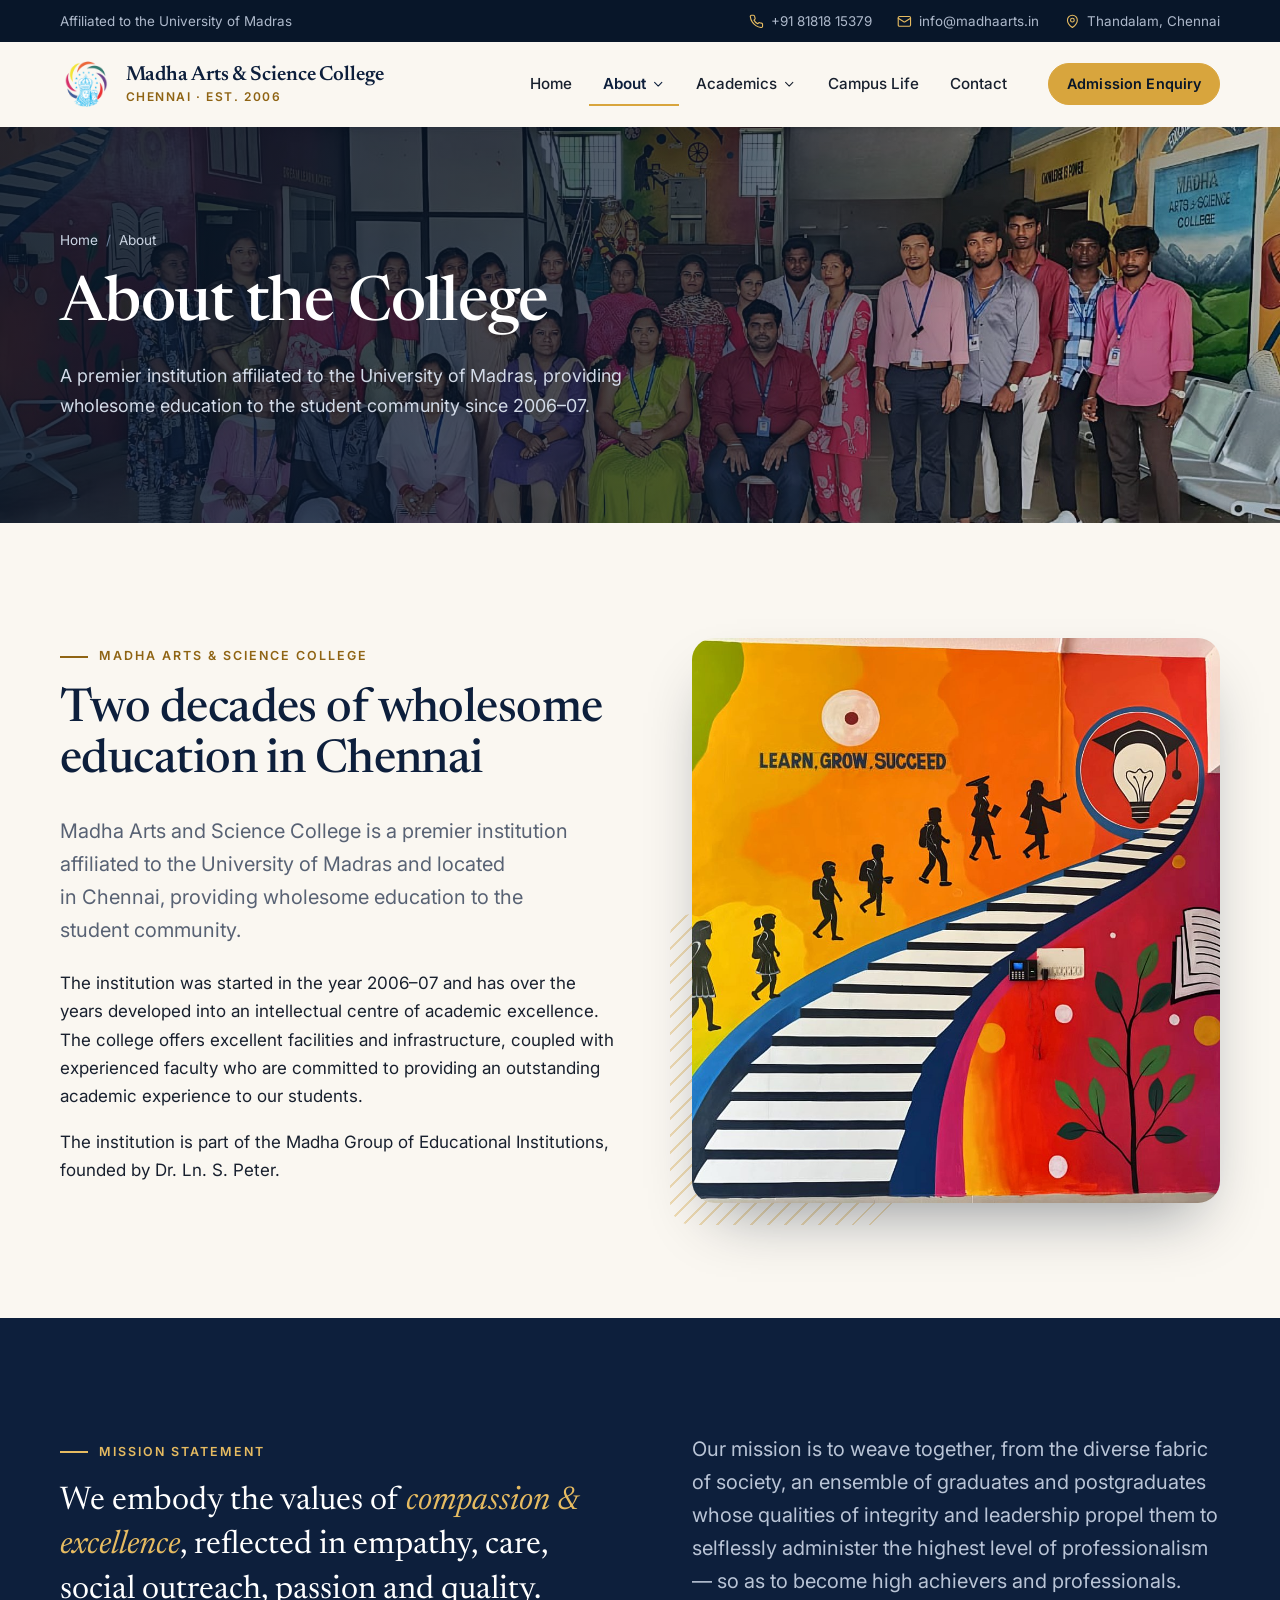
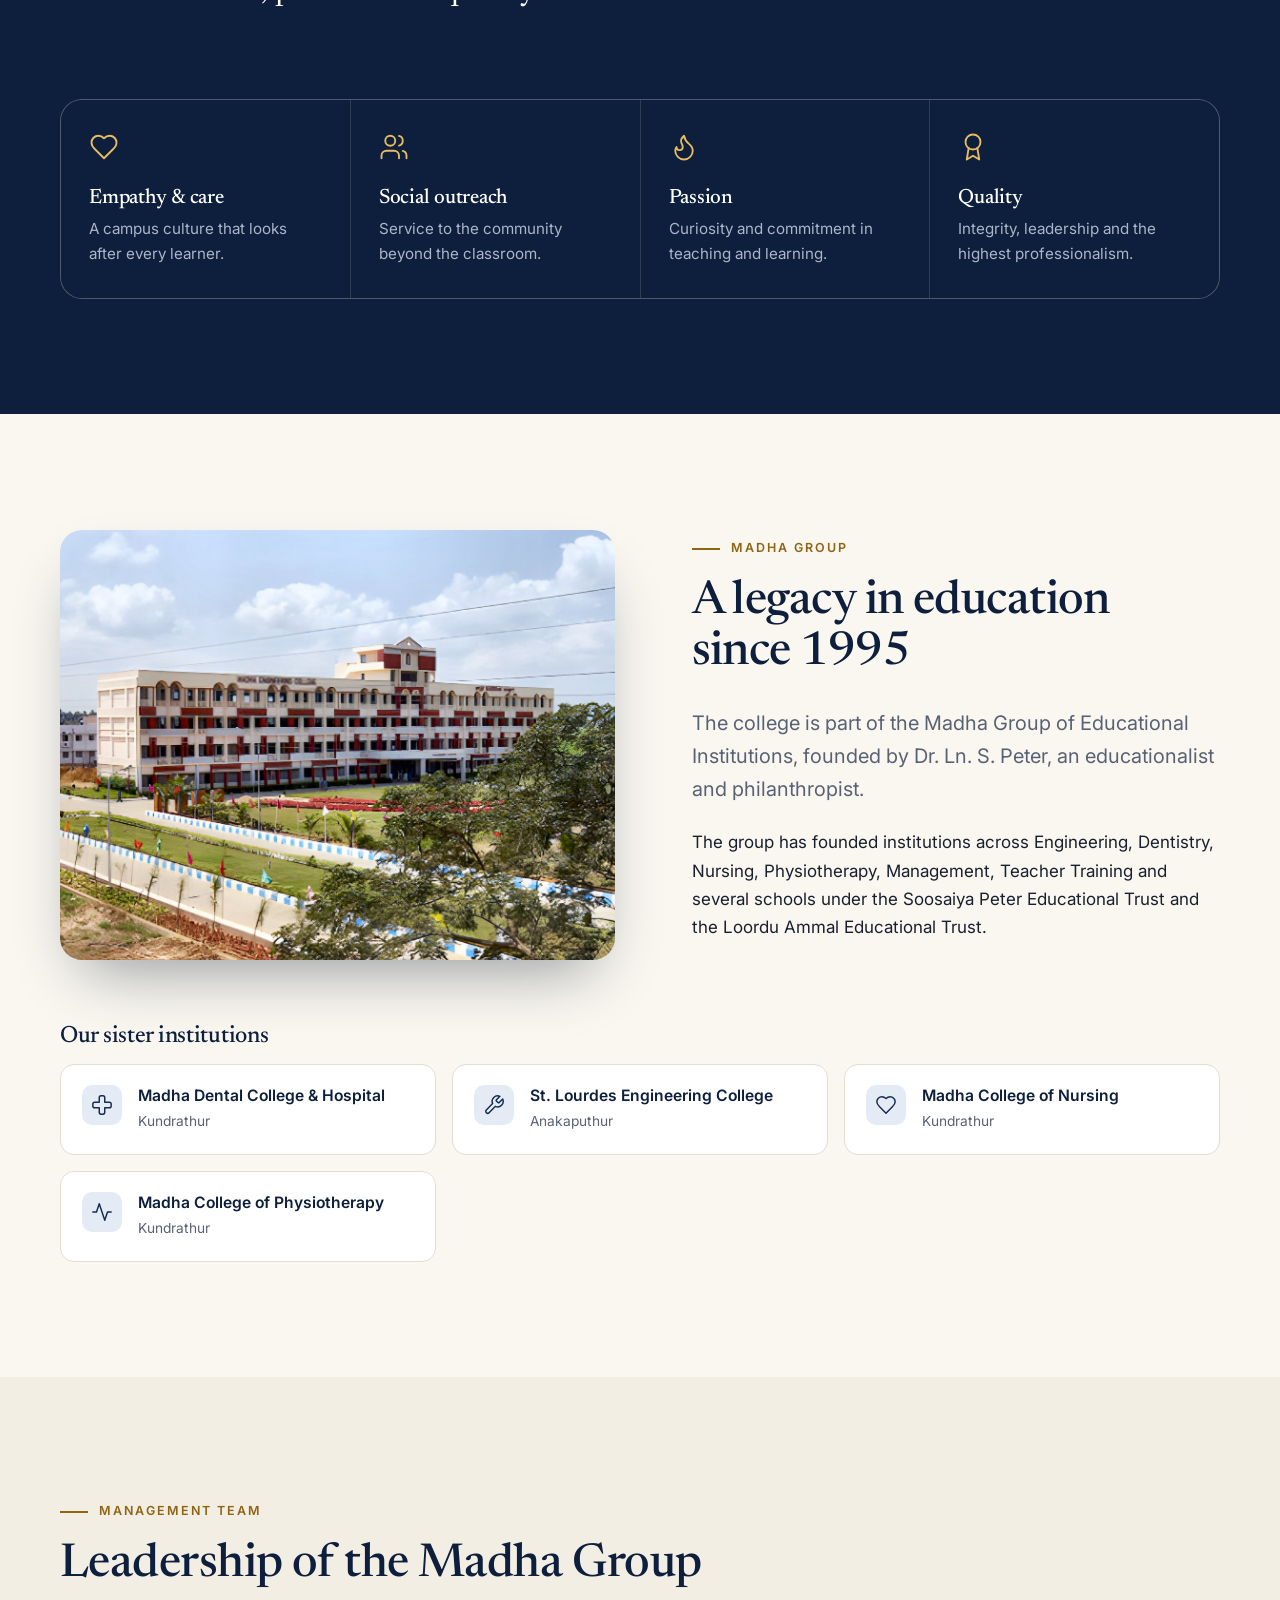
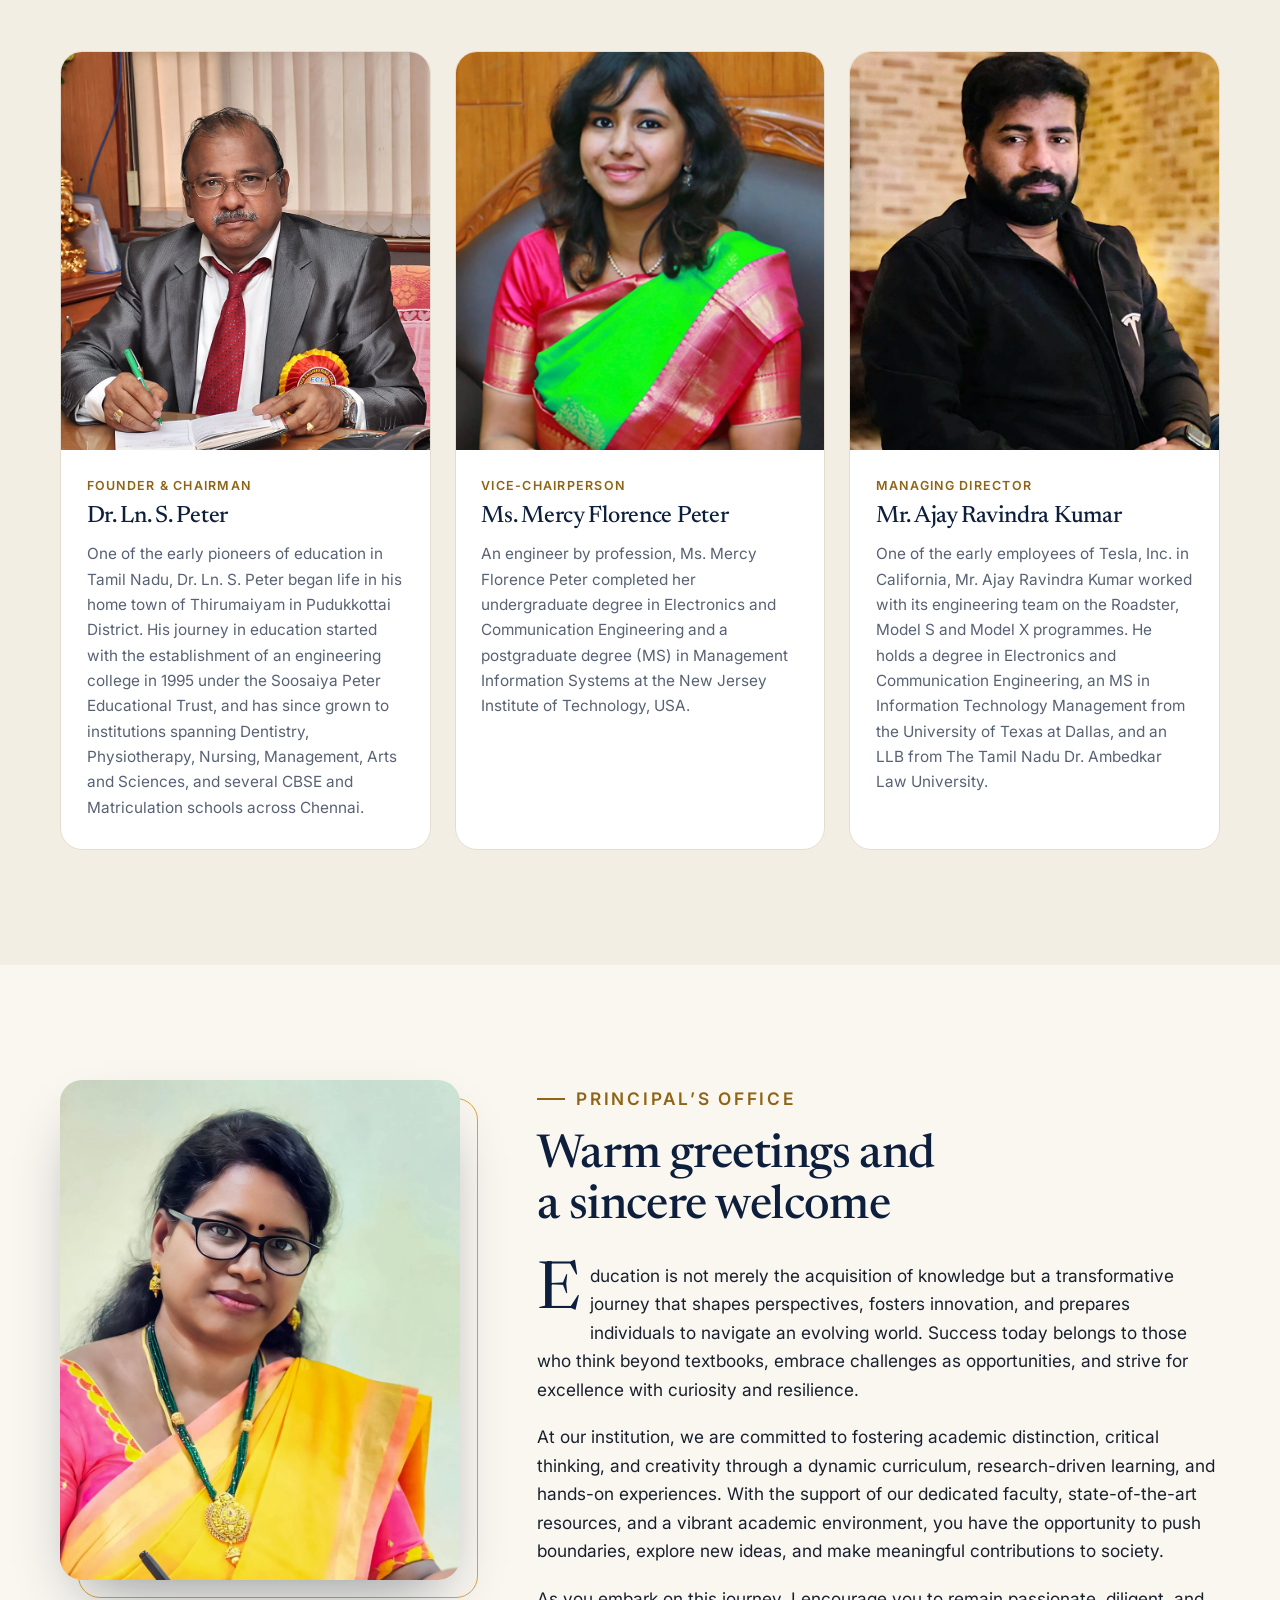
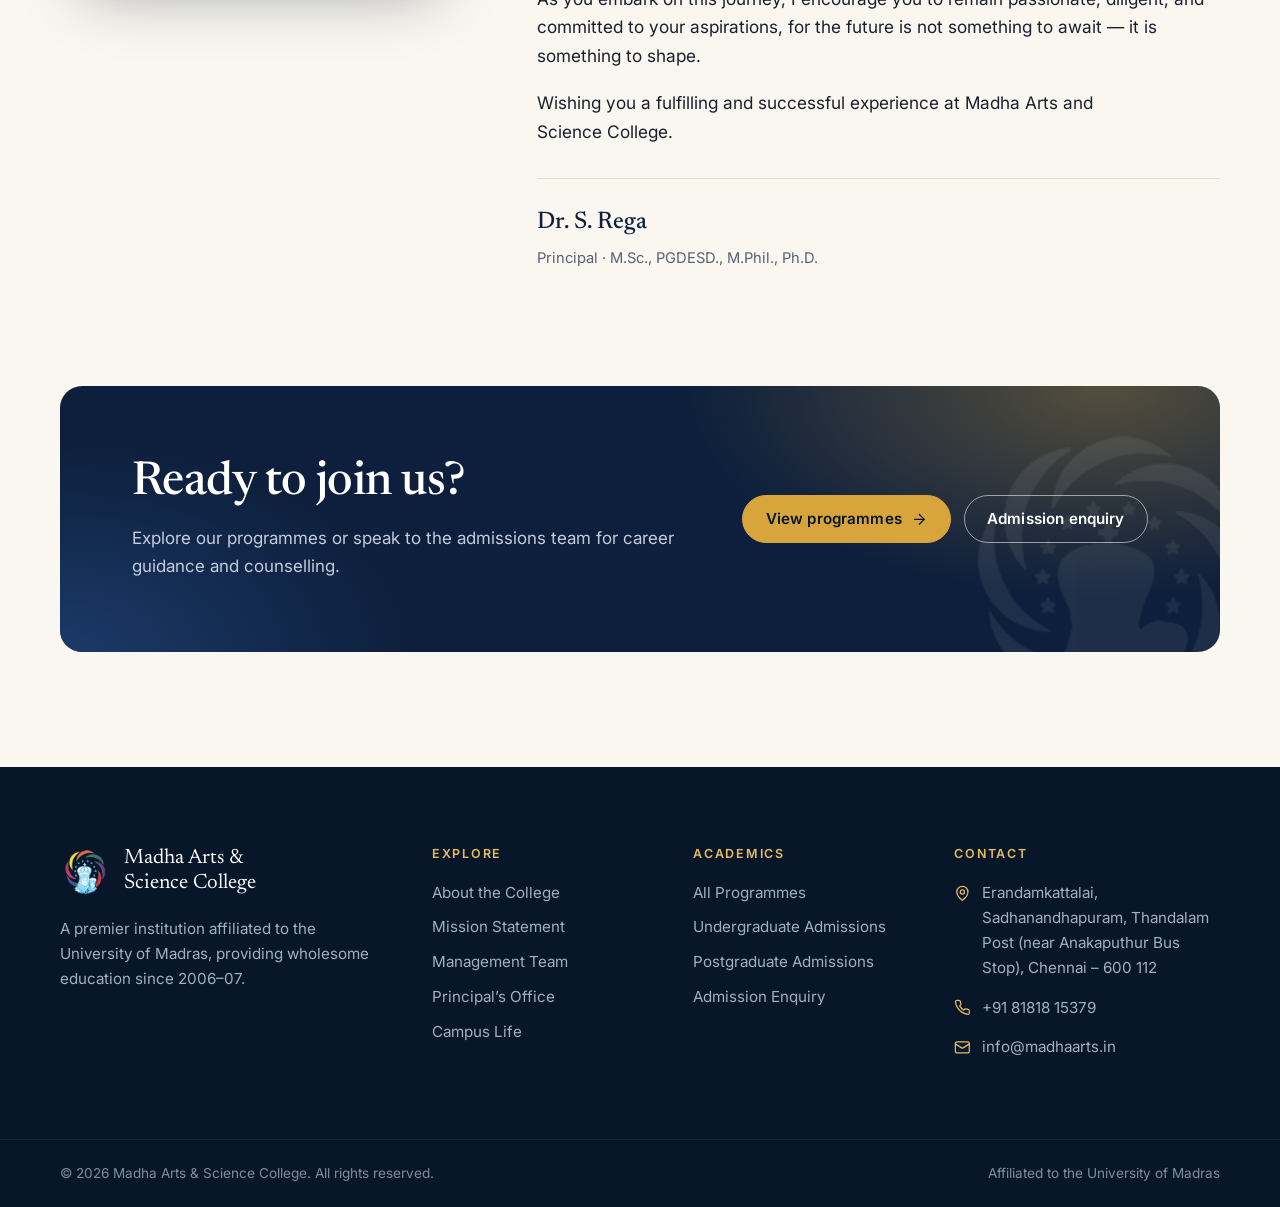
==== commit 88f4d253: "Run the About mural to the full height of the text beside it The "Two decades of wholesome education" ====
--- a/about.html
+++ b/about.html
@@ -79,7 +79,7 @@
 
     <!-- The College -->
     <section class="section anchor" id="college" aria-labelledby="college-title">
-      <div class="container split">
+      <div class="container split split--match">
         <div data-reveal>
           <p class="eyebrow">Madha Arts &amp; Science College</p>
           <h2 id="college-title">Two decades of wholesome education in Chennai</h2>
--- a/assets/css/styles.css
+++ b/assets/css/styles.css
@@ -325,6 +325,12 @@
 
 /* ---------- Split / media layouts ---------- */
 .split { display: grid; grid-template-columns: 1.05fr 1fr; gap: clamp(2.5rem, 6vw, 5.5rem); align-items: center; }
+/* Side by side, the photo runs the full height of the text beside it rather than keeping its own aspect ratio.
+   A landscape photo is then cropped to a tall box, so it holds to the left where the mural's painted words are. */
+@media (min-width: 901px) {
+  .split--match { align-items: stretch; }
+  .split--match .media-frame img { height: 100%; aspect-ratio: auto; object-position: 32% center; }
+}
 .split--reverse > :first-child { order: 2; }
 @media (max-width: 900px) { .split { grid-template-columns: 1fr; } .split--reverse > :first-child { order: 0; } }
 
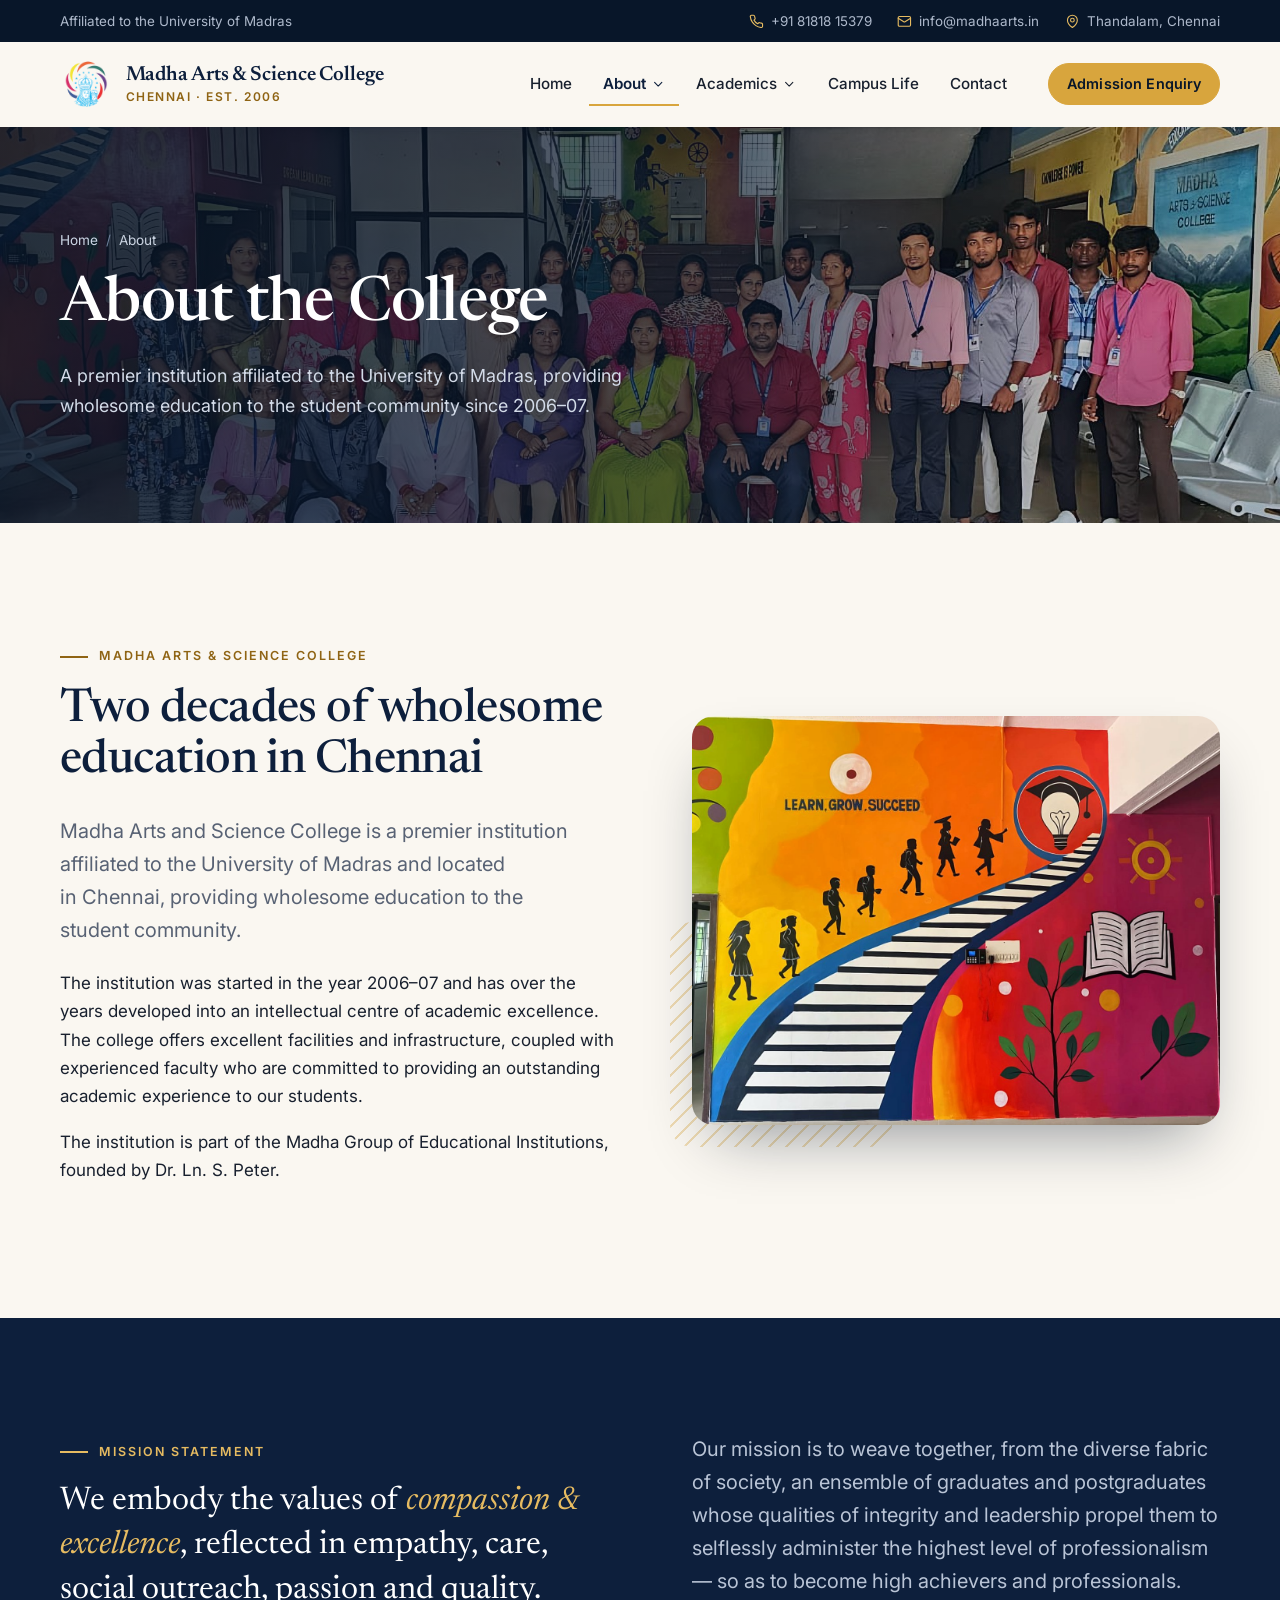
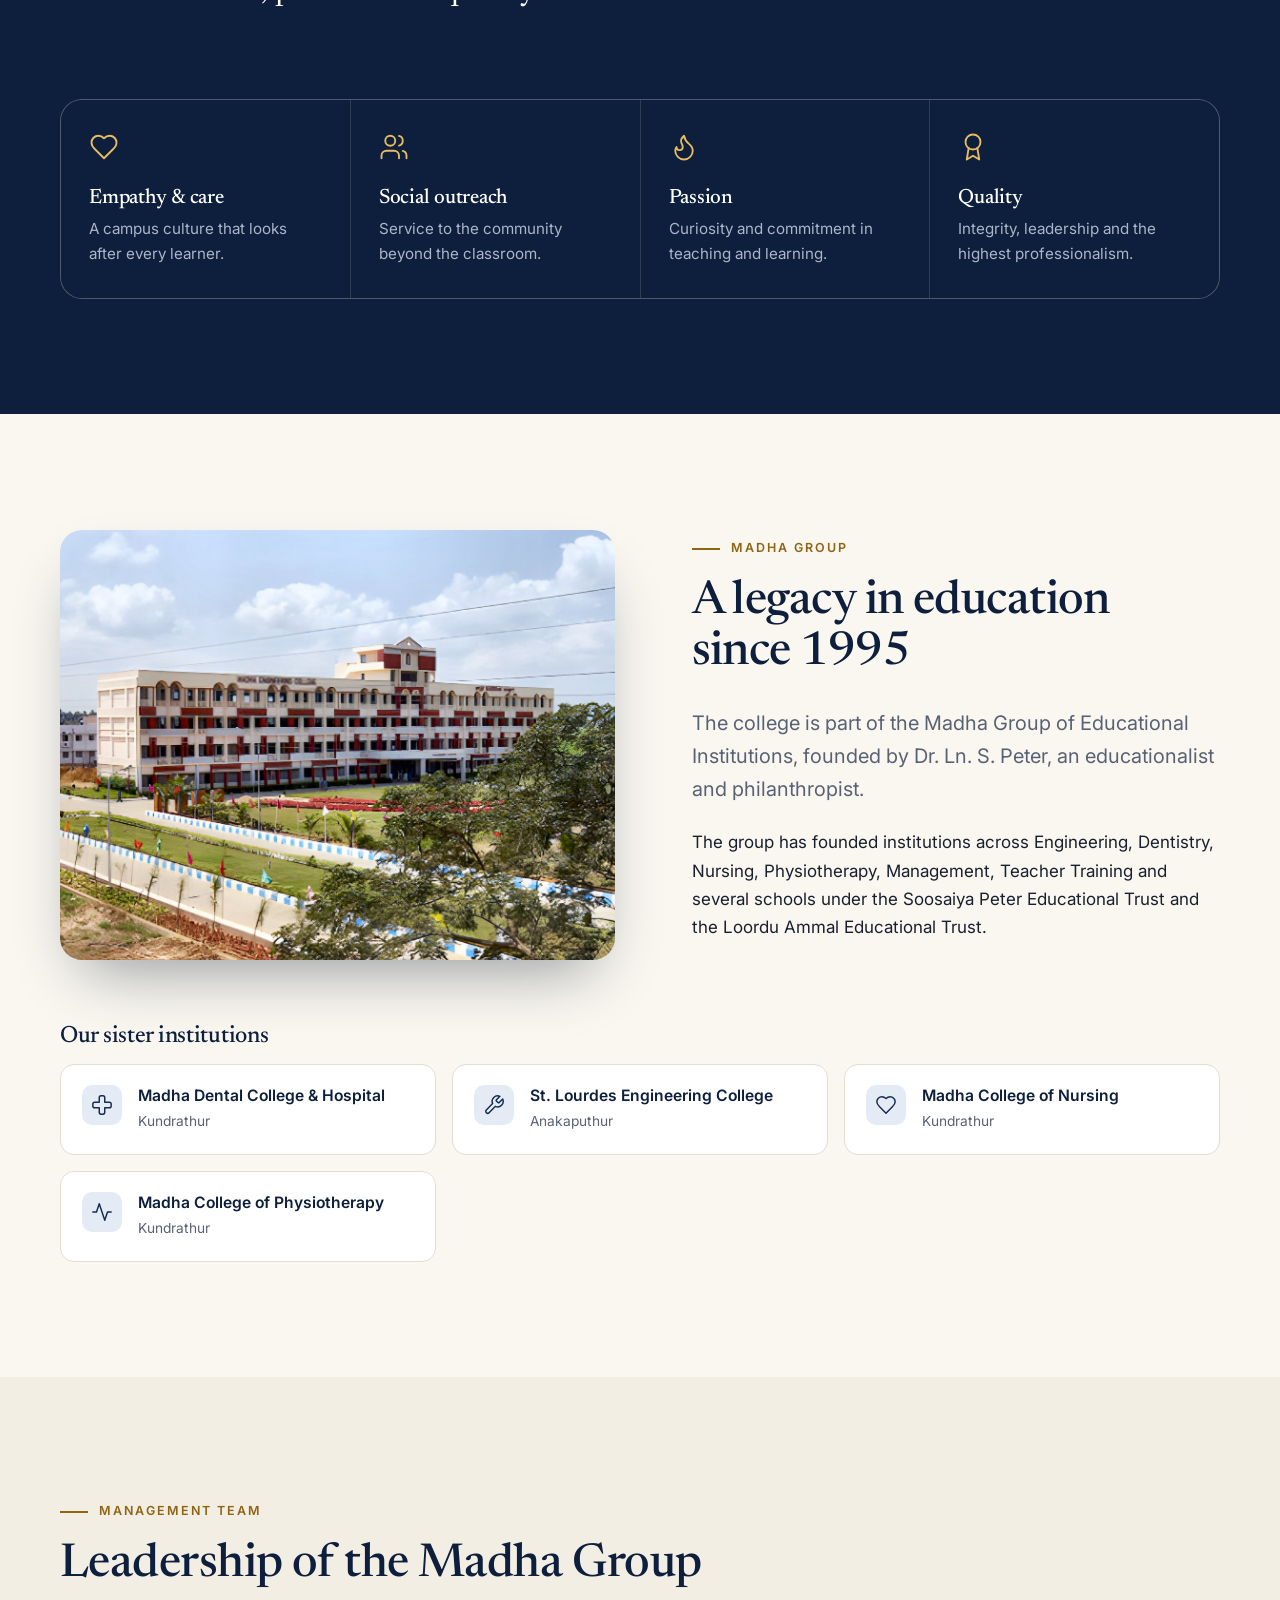
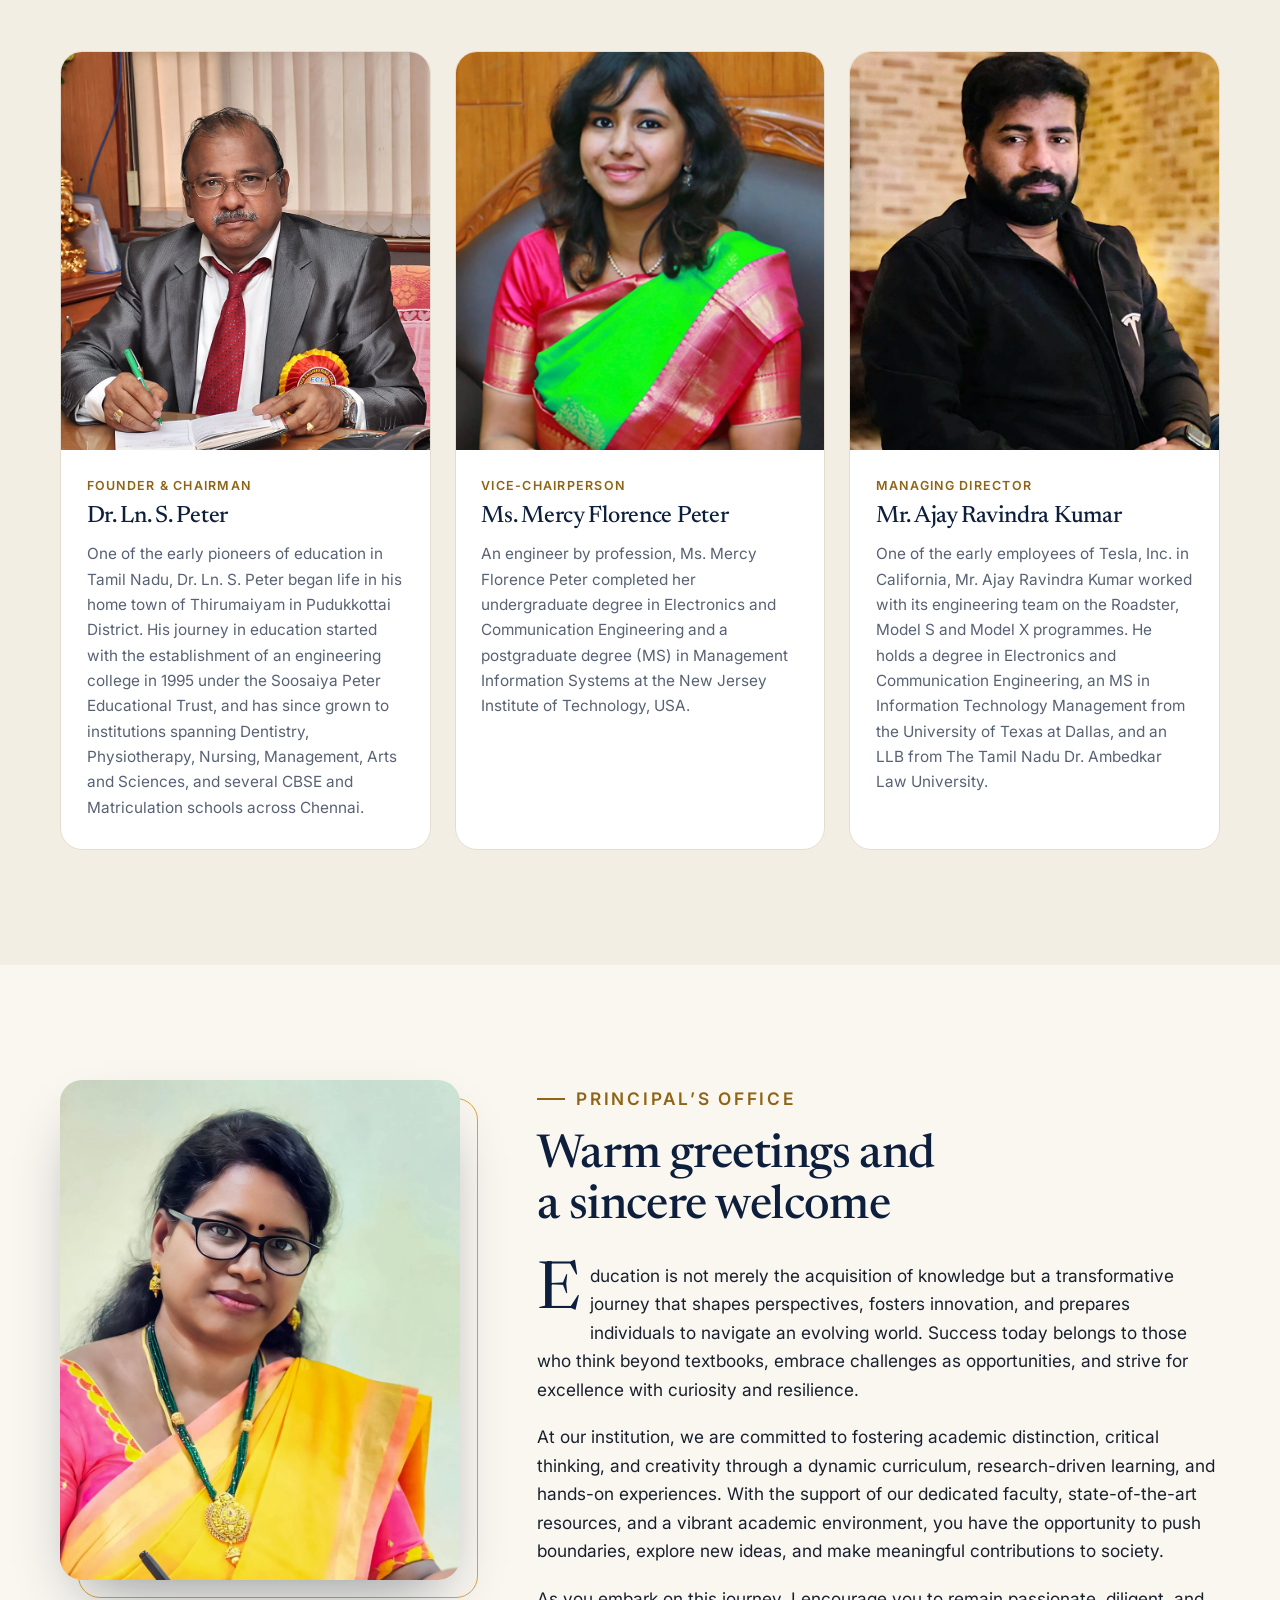
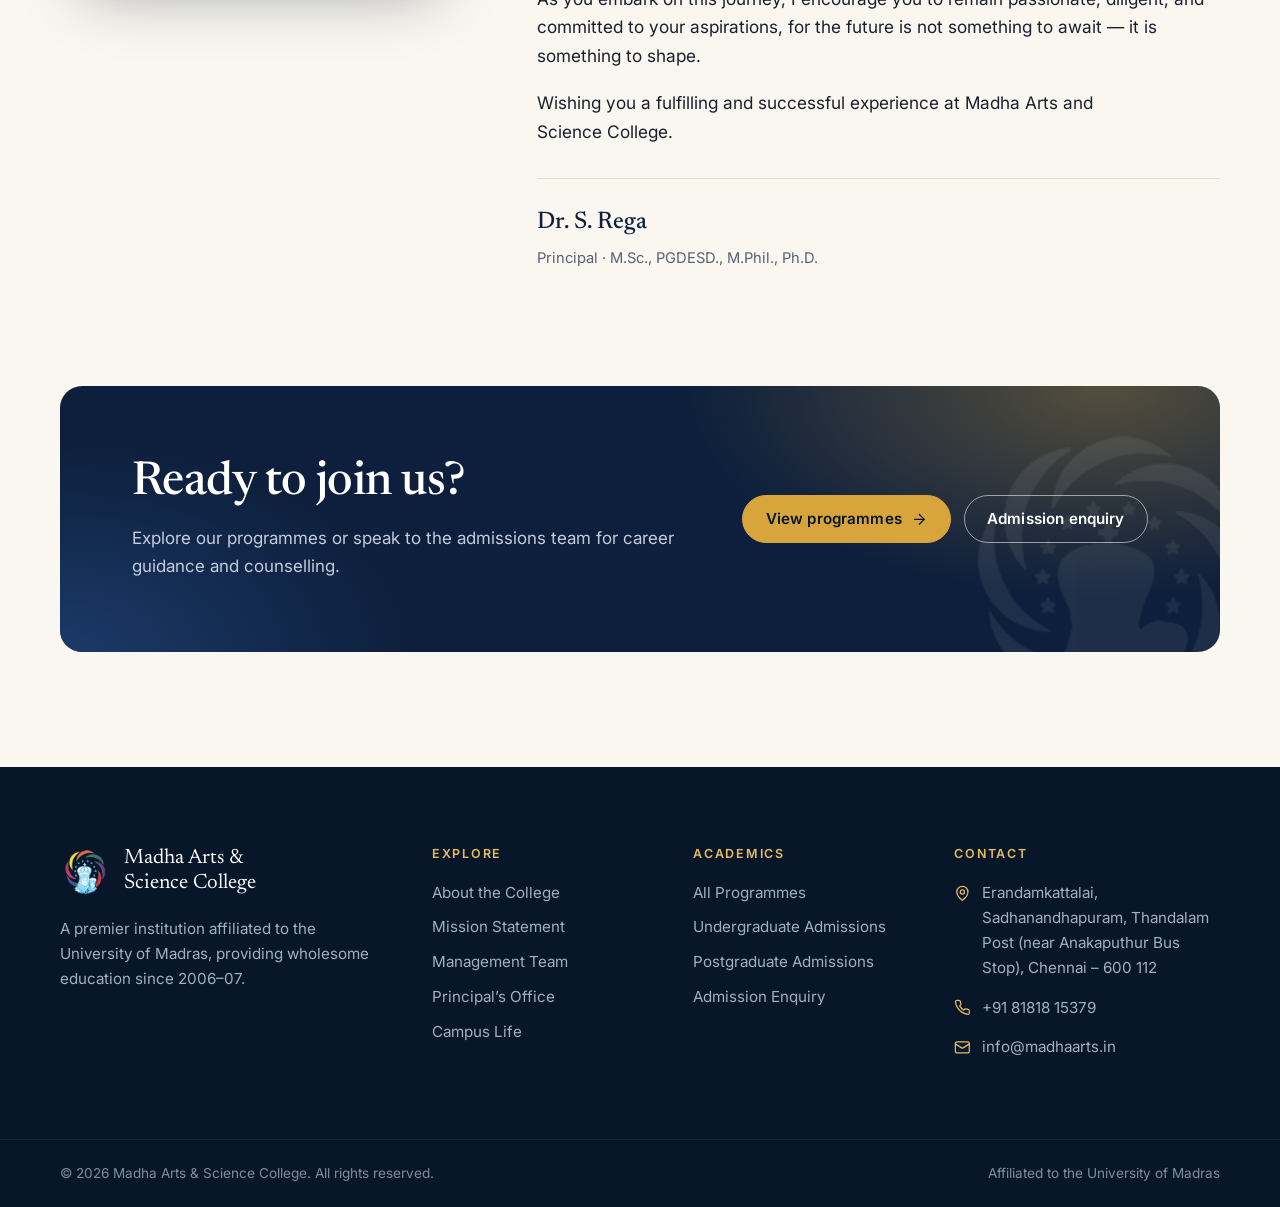
==== commit cbc02108: "Revert "Run the About mural to the full height of the text beside it" This reverts commit 88f4d25376" ====
--- a/about.html
+++ b/about.html
@@ -79,7 +79,7 @@
 
     <!-- The College -->
     <section class="section anchor" id="college" aria-labelledby="college-title">
-      <div class="container split split--match">
+      <div class="container split">
         <div data-reveal>
           <p class="eyebrow">Madha Arts &amp; Science College</p>
           <h2 id="college-title">Two decades of wholesome education in Chennai</h2>
--- a/assets/css/styles.css
+++ b/assets/css/styles.css
@@ -325,12 +325,6 @@
 
 /* ---------- Split / media layouts ---------- */
 .split { display: grid; grid-template-columns: 1.05fr 1fr; gap: clamp(2.5rem, 6vw, 5.5rem); align-items: center; }
-/* Side by side, the photo runs the full height of the text beside it rather than keeping its own aspect ratio.
-   A landscape photo is then cropped to a tall box, so it holds to the left where the mural's painted words are. */
-@media (min-width: 901px) {
-  .split--match { align-items: stretch; }
-  .split--match .media-frame img { height: 100%; aspect-ratio: auto; object-position: 32% center; }
-}
 .split--reverse > :first-child { order: 2; }
 @media (max-width: 900px) { .split { grid-template-columns: 1fr; } .split--reverse > :first-child { order: 0; } }
 
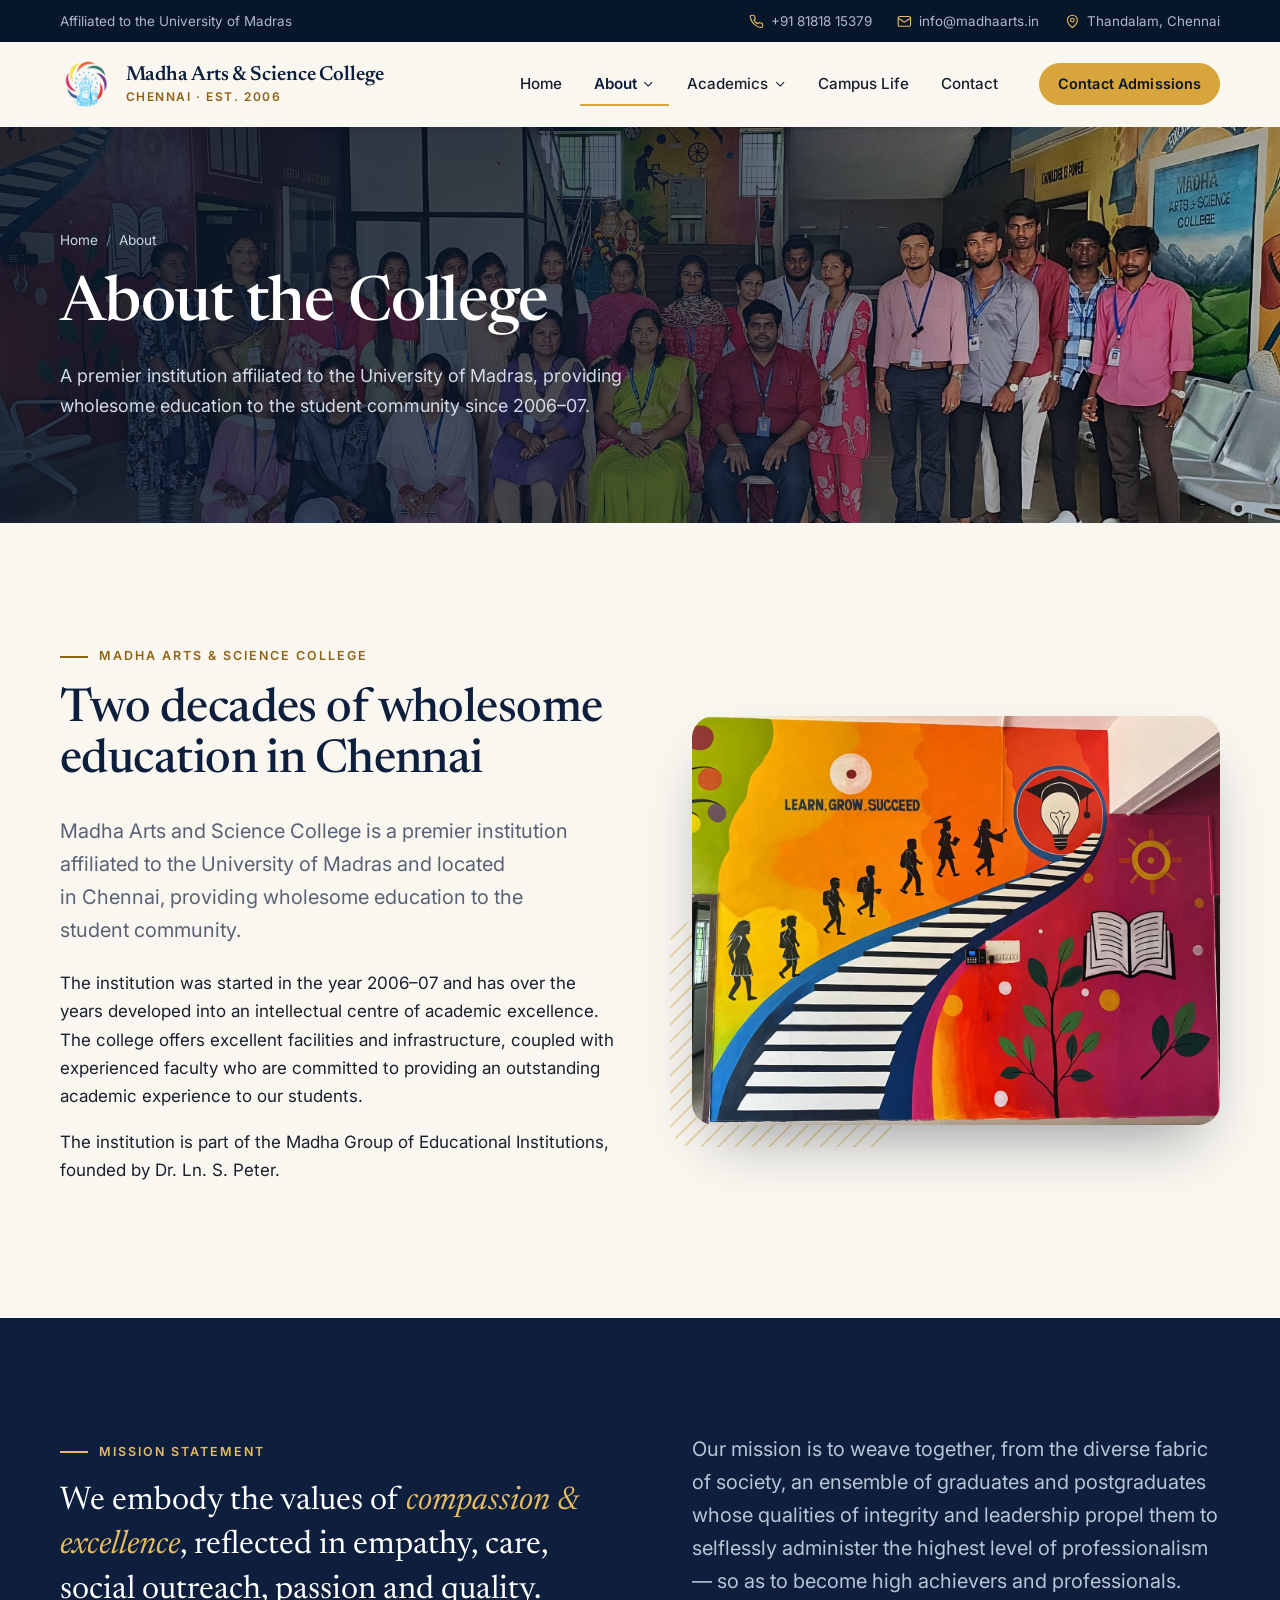
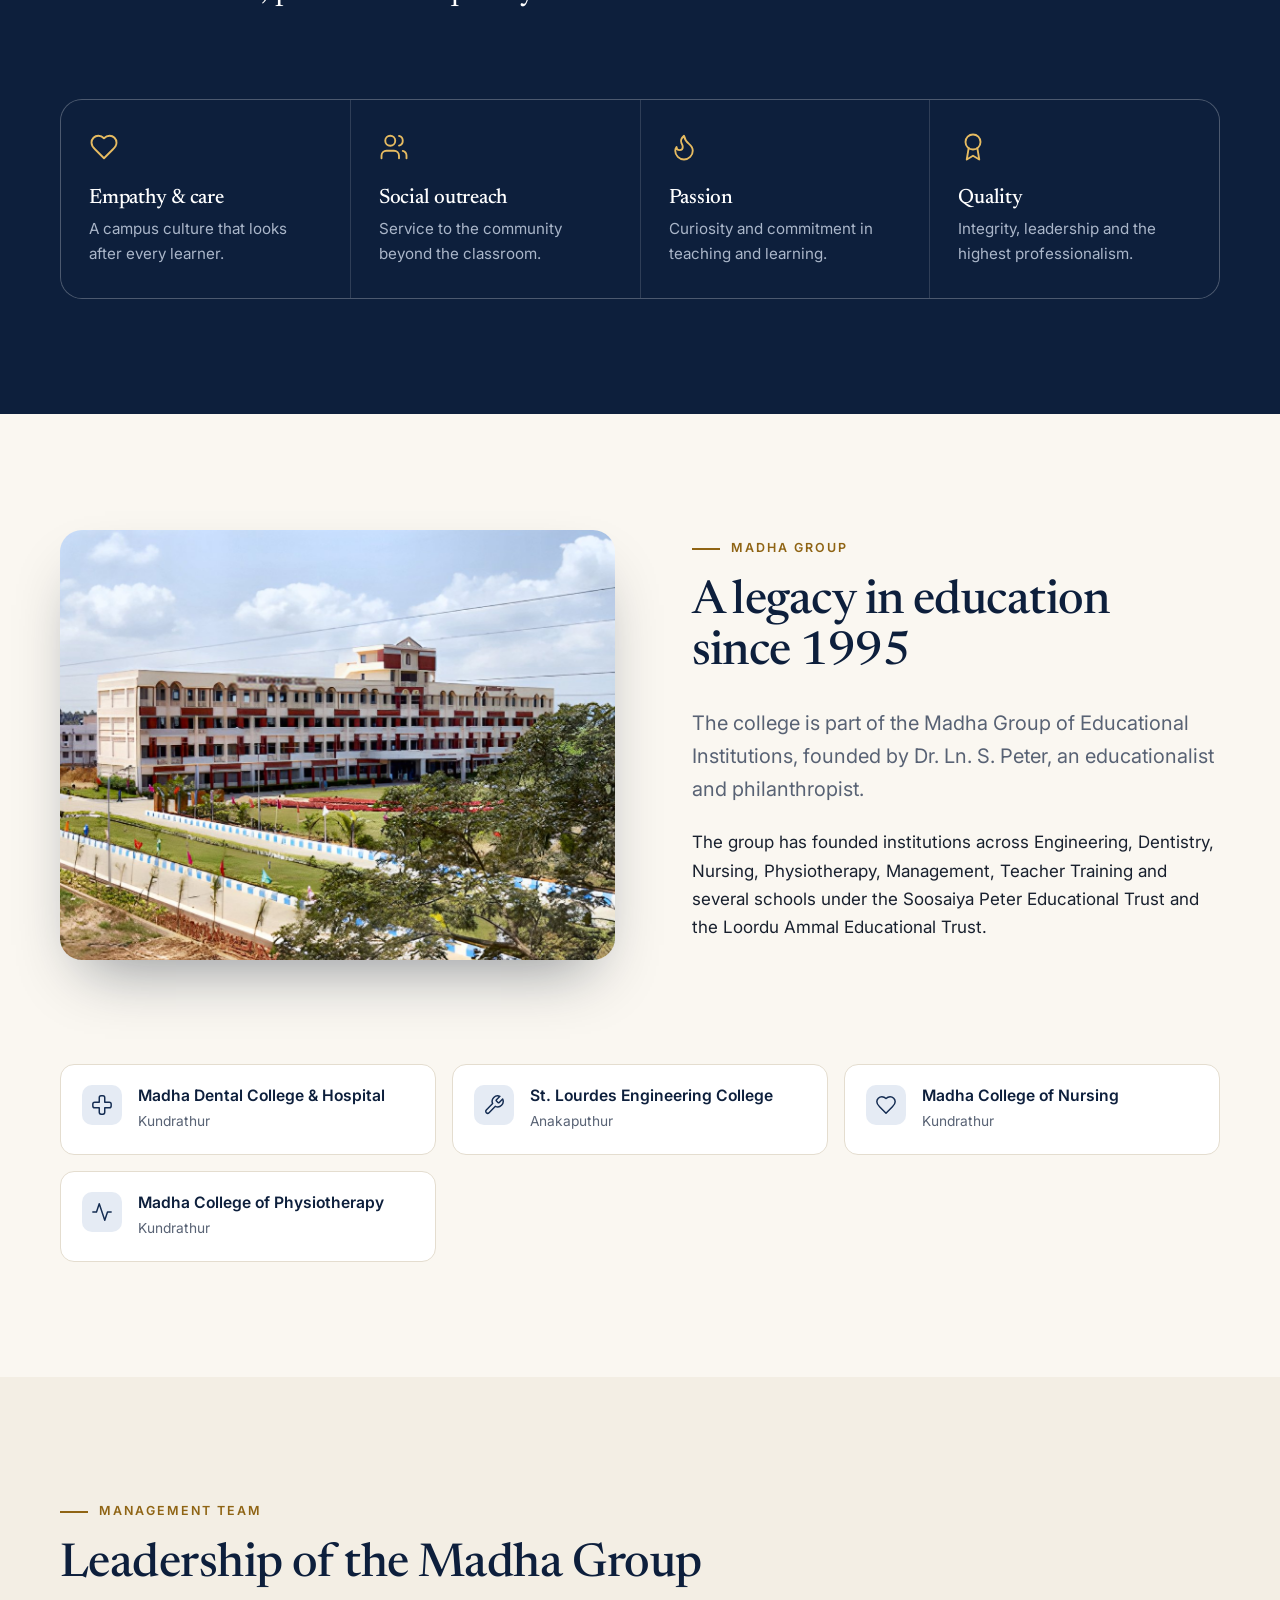
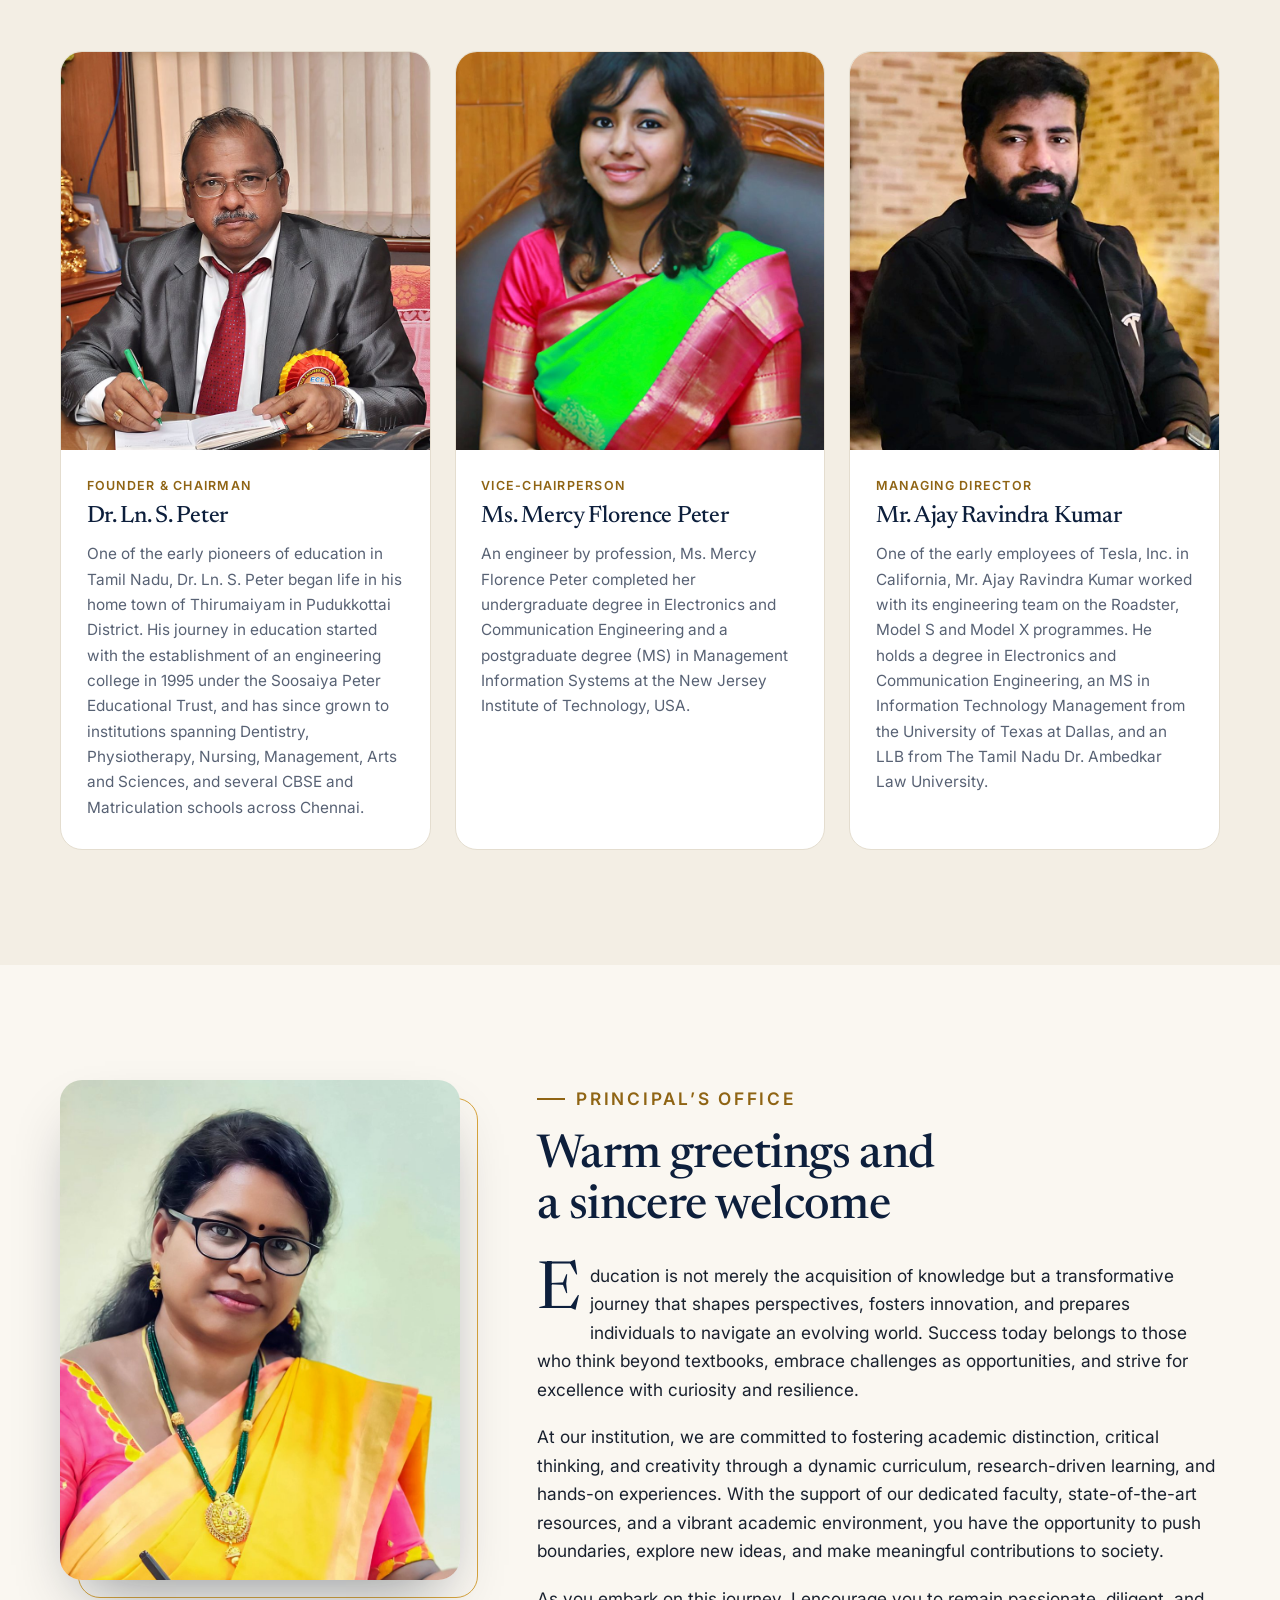
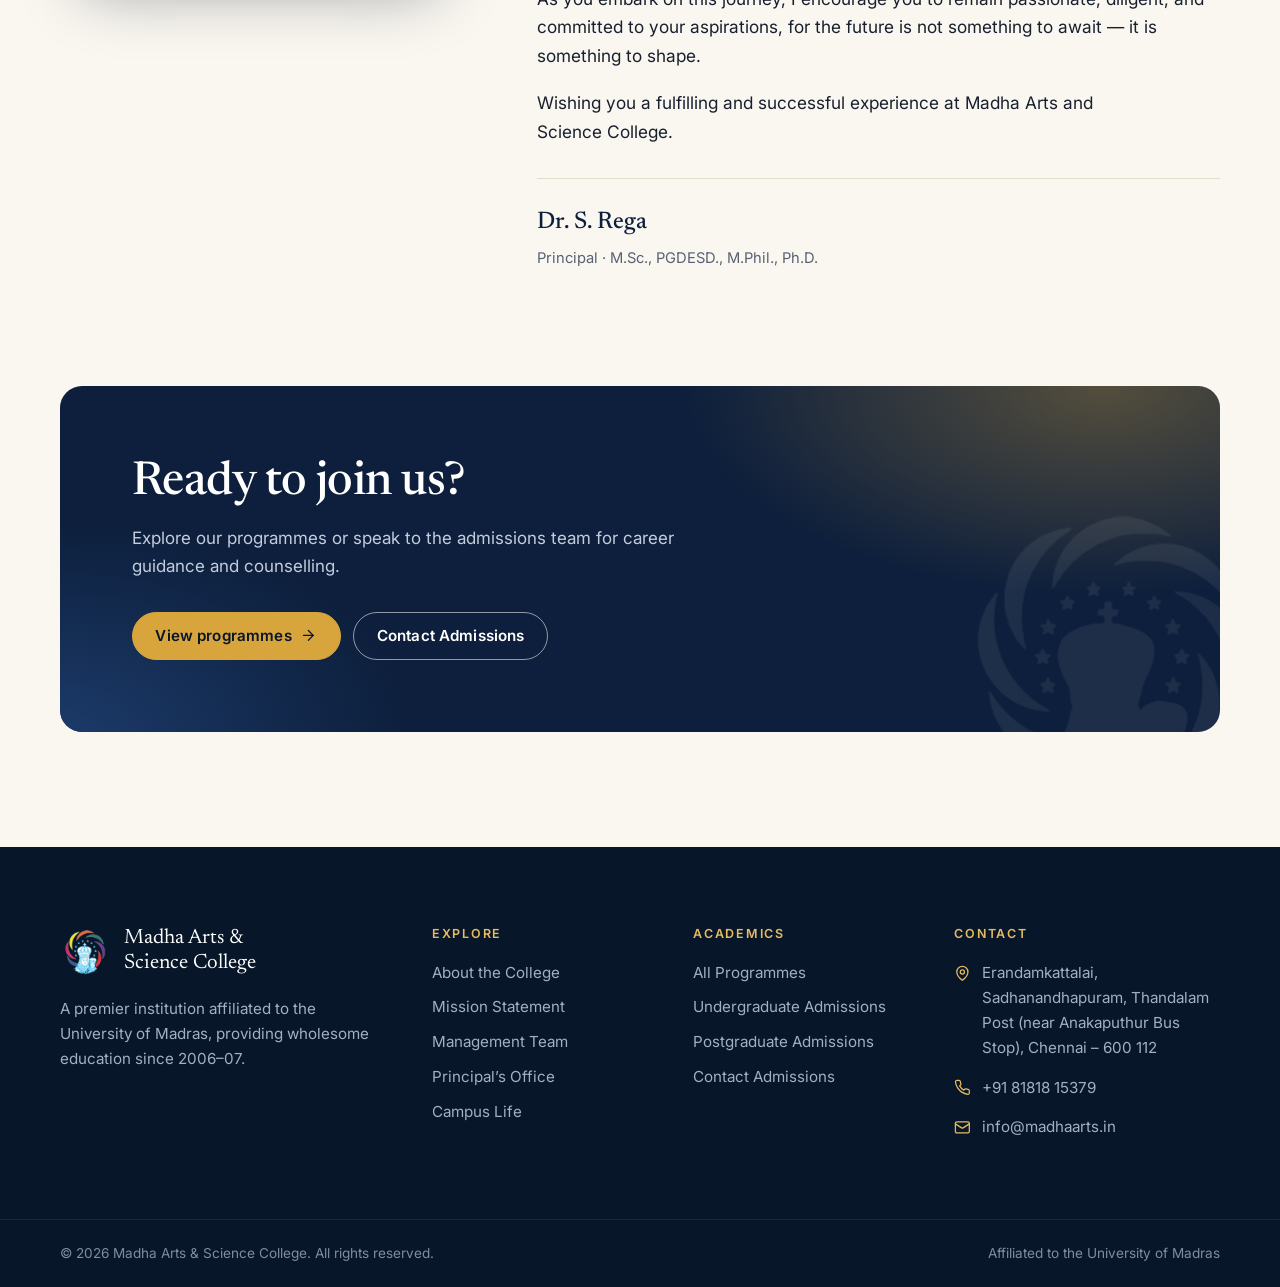
==== commit b664f8a4: "Rename the "Admission Enquiry" buttons to "Contact Admissions" The enquiry form is gone, so the head" ====
--- a/about.html
+++ b/about.html
@@ -58,7 +58,7 @@
           <li class="nav__item"><a class="nav__link" href="campus-life.html">Campus Life</a></li>
           <li class="nav__item"><a class="nav__link" href="contact.html">Contact</a></li>
         </ul>
-        <a class="btn btn--gold btn--sm nav__cta" href="contact.html#enquiry">Admission Enquiry</a>
+        <a class="btn btn--gold btn--sm nav__cta" href="contact.html#enquiry">Contact Admissions</a>
       </nav>
       <button class="nav-toggle" type="button" aria-expanded="false" aria-controls="site-nav" data-nav-toggle><span class="sr-only">Open menu</span><svg class="i" viewBox="0 0 24 24" aria-hidden="true"><path d="M4 6h16M4 12h16M4 18h16"/></svg></button>
     </div>
@@ -220,7 +220,7 @@
           </div>
           <div class="cta__actions">
             <a class="btn btn--gold" href="academics.html">View programmes <svg class="i" viewBox="0 0 24 24" aria-hidden="true"><path d="M5 12h14"/><path d="m12 5 7 7-7 7"/></svg></a>
-            <a class="btn btn--ghost" href="contact.html#enquiry">Admission enquiry</a>
+            <a class="btn btn--ghost" href="contact.html#enquiry">Contact Admissions</a>
           </div>
         </div>
       </div>
@@ -249,7 +249,7 @@
           <li><a href="academics.html#programmes">All Programmes</a></li>
           <li><a href="academics.html#undergraduate">Undergraduate Admissions</a></li>
           <li><a href="academics.html#postgraduate">Postgraduate Admissions</a></li>
-          <li><a href="contact.html#enquiry">Admission Enquiry</a></li>
+          <li><a href="contact.html#enquiry">Contact Admissions</a></li>
         </ul>
       </div>
       <div>
--- a/assets/css/styles.css
+++ b/assets/css/styles.css
@@ -384,7 +384,8 @@
 .programme .programme__school { font-size: 0.85rem; font-weight: 500; color: var(--gold-700); margin-bottom: 0.9rem; }
 .programme__foot { margin-top: auto; padding-top: 1.1rem; border-top: 1px dashed var(--line); display: flex; align-items: center; justify-content: space-between; gap: 1rem; font-size: 0.88rem; color: var(--muted); }
 .programme__foot span { display: inline-flex; align-items: center; gap: 0.4rem; }
-.programme__foot a { display: inline-flex; align-items: center; gap: 0.3rem; font-weight: 600; color: var(--navy-800); text-decoration: none; }
+/* The padding enlarges the tap target; the negative margin keeps the footer the same height */
+.programme__foot a { display: inline-flex; align-items: center; gap: 0.3rem; padding: 0.6rem 0; margin: -0.6rem 0; font-weight: 600; color: var(--navy-800); text-decoration: none; }
 .programme__foot a:hover { color: var(--gold-700); }
 .programme__foot .i { width: 1em; height: 1em; }
 
@@ -452,6 +453,8 @@
 .field { display: flex; flex-direction: column; gap: 0.4rem; }
 .field--full { grid-column: 1 / -1; }
 @media (max-width: 560px) { .form-grid { grid-template-columns: 1fr; } }
+/* <picture> only swaps in the phone copy; it must not get in the way of the image filling its box */
+.tile picture, .event__media picture { display: contents; }
 .field label { font-size: 0.86rem; font-weight: 600; color: var(--navy-900); }
 .field label span { color: #b3262e; }
 .field input, .field select, .field textarea {
@@ -561,6 +564,7 @@
 .contact-card h3 { font-family: var(--font-body); font-size: 0.78rem; font-weight: 600; letter-spacing: 0.12em; text-transform: uppercase; color: var(--muted); margin-bottom: 0.3rem; }
 .contact-card p, .contact-card a { margin: 0; font-size: 1.02rem; color: var(--navy-900); text-decoration: none; font-weight: 500; }
 .contact-card a:hover { color: var(--gold-700); text-decoration: underline; }
+.contact-card a { display: inline-block; padding: 0.4rem 0; margin: -0.4rem 0; }
 .map { border-radius: var(--radius-lg); overflow: hidden; border: 1px solid var(--line); background: var(--paper-2); aspect-ratio: 16 / 10; }
 .map iframe { width: 100%; height: 100%; border: 0; display: block; }
 
